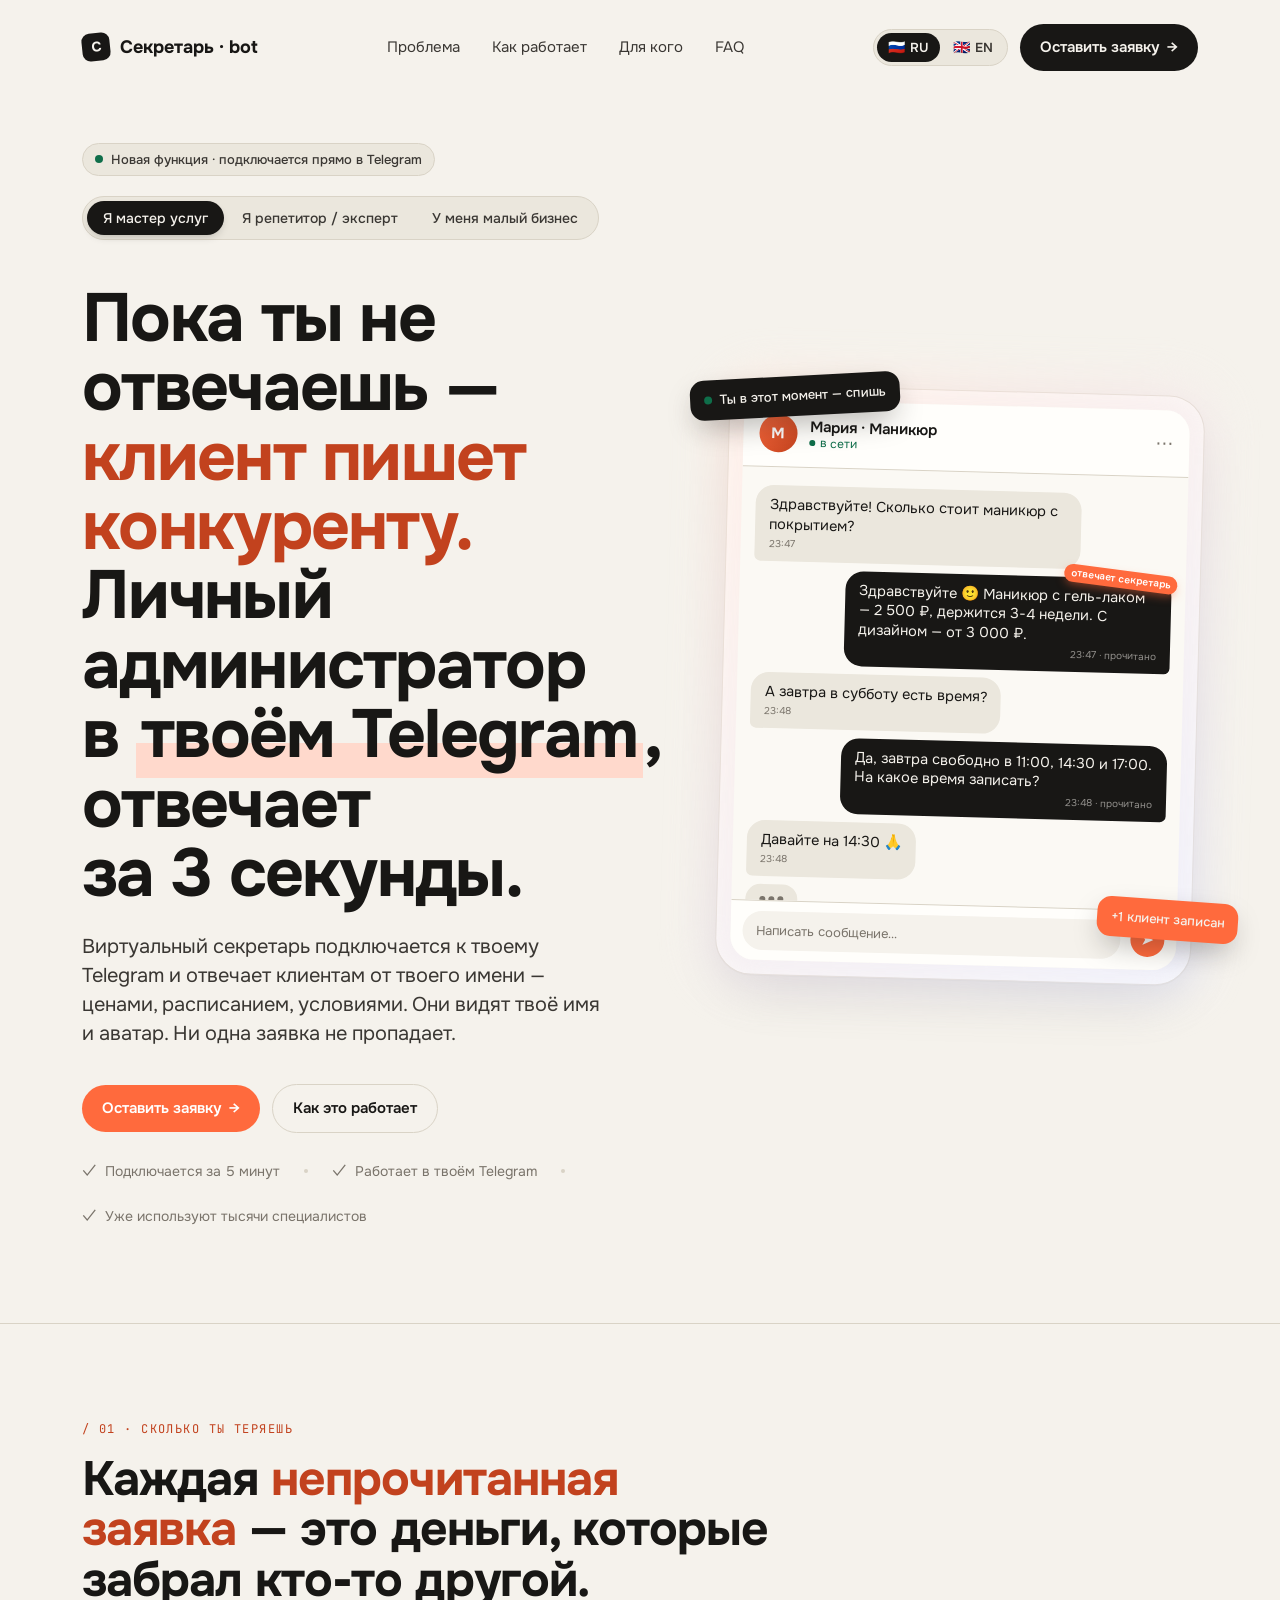
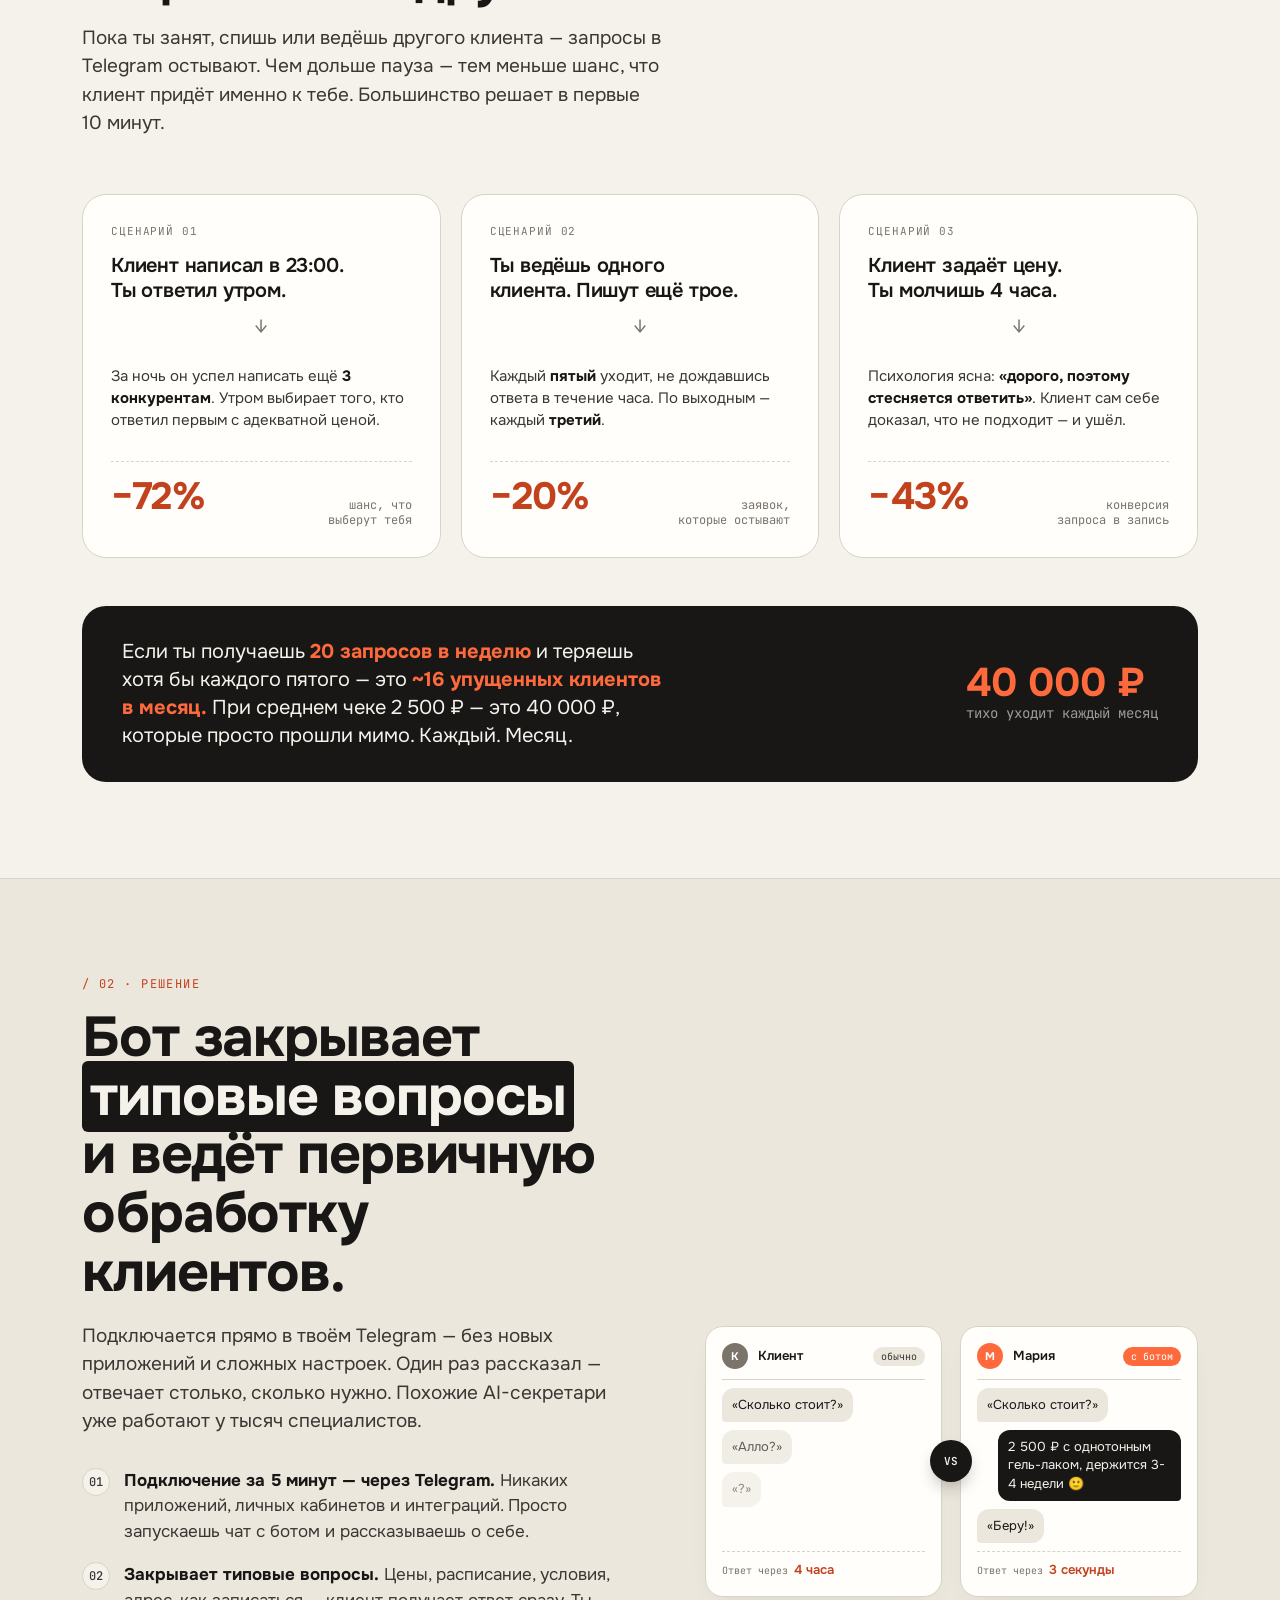
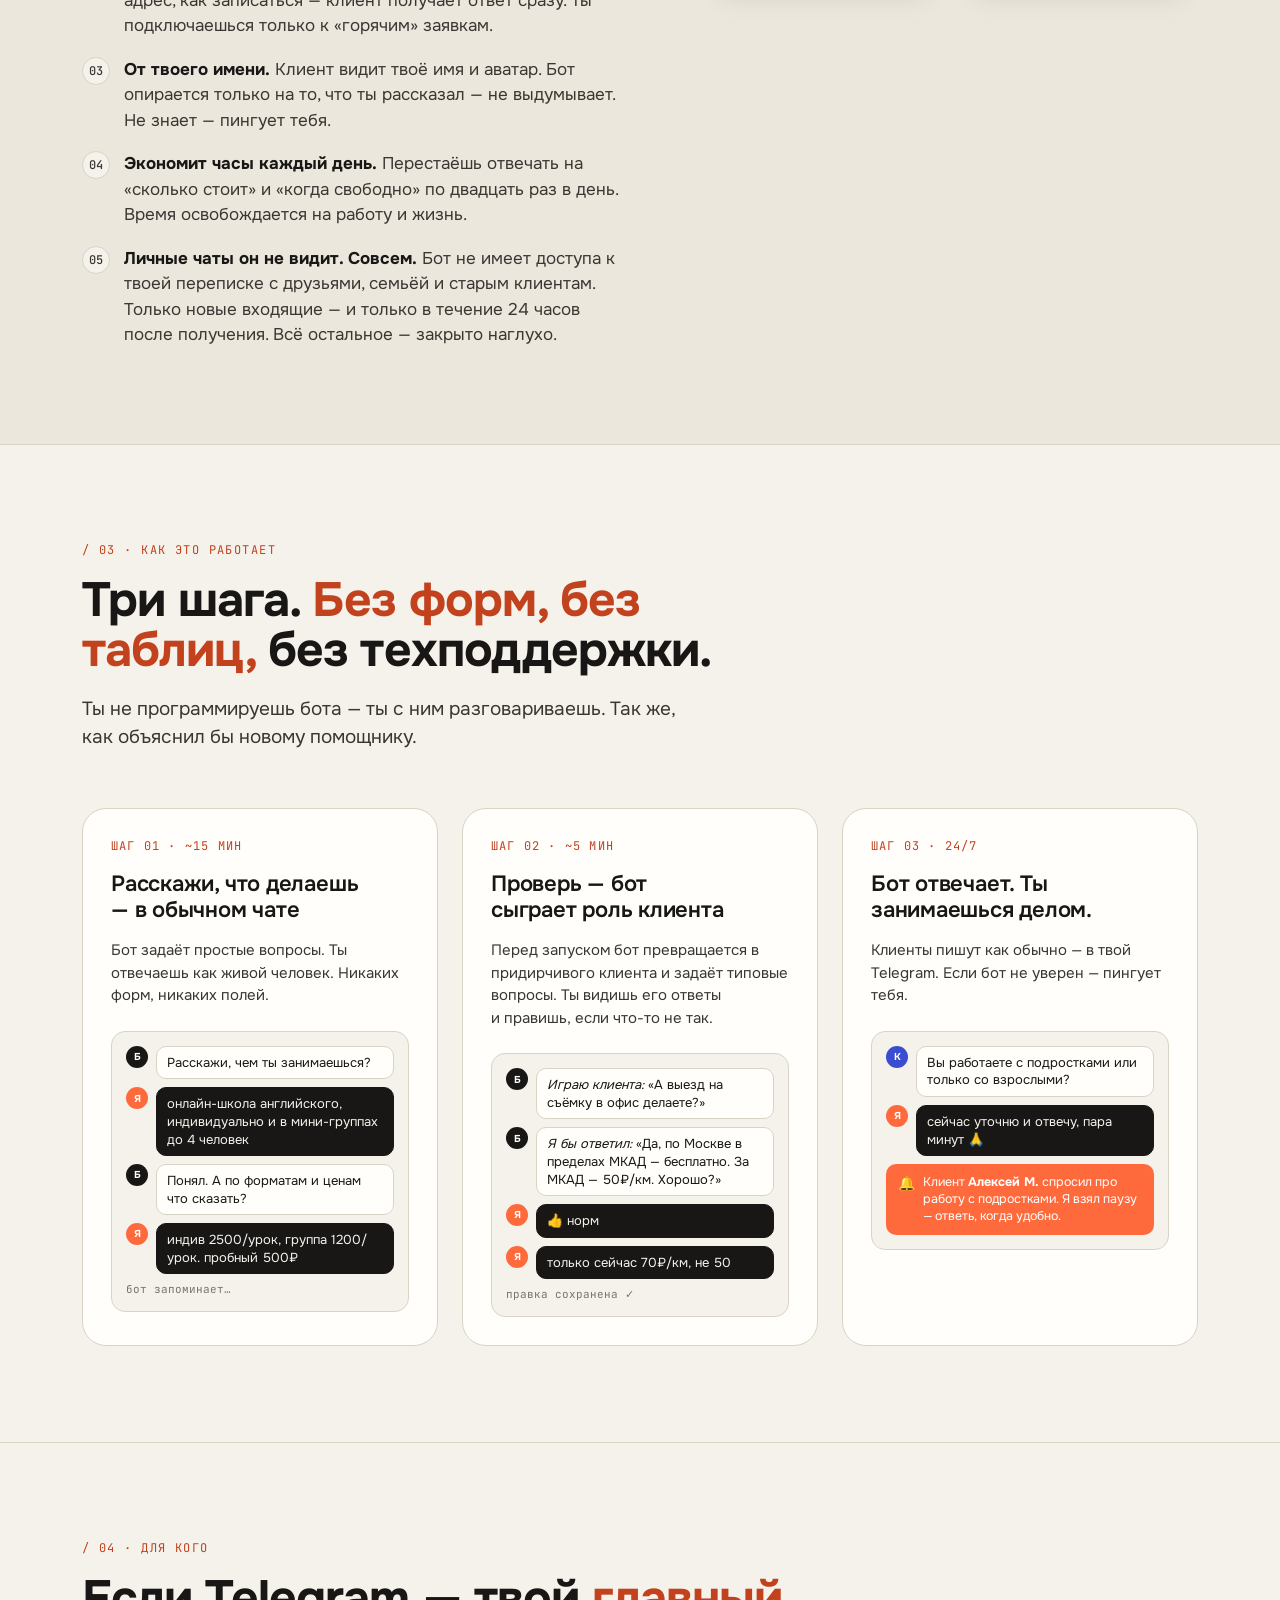
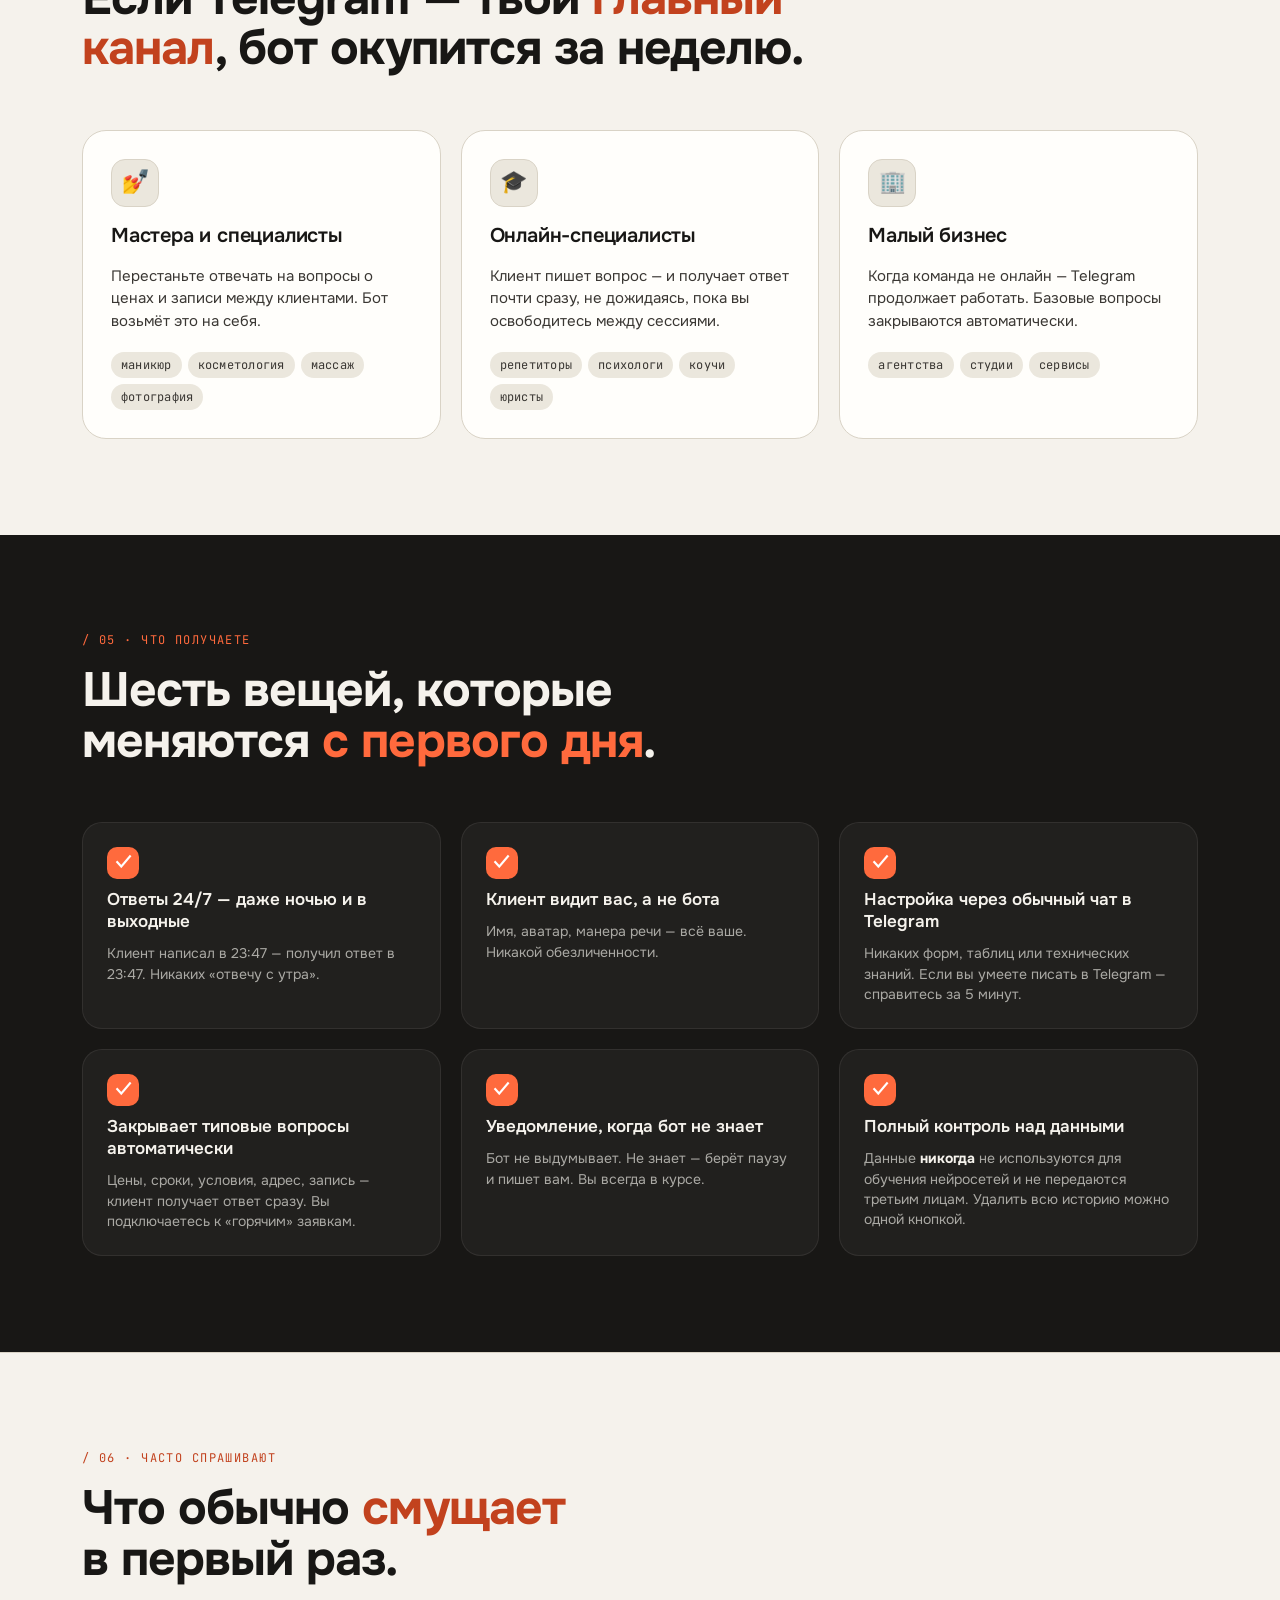
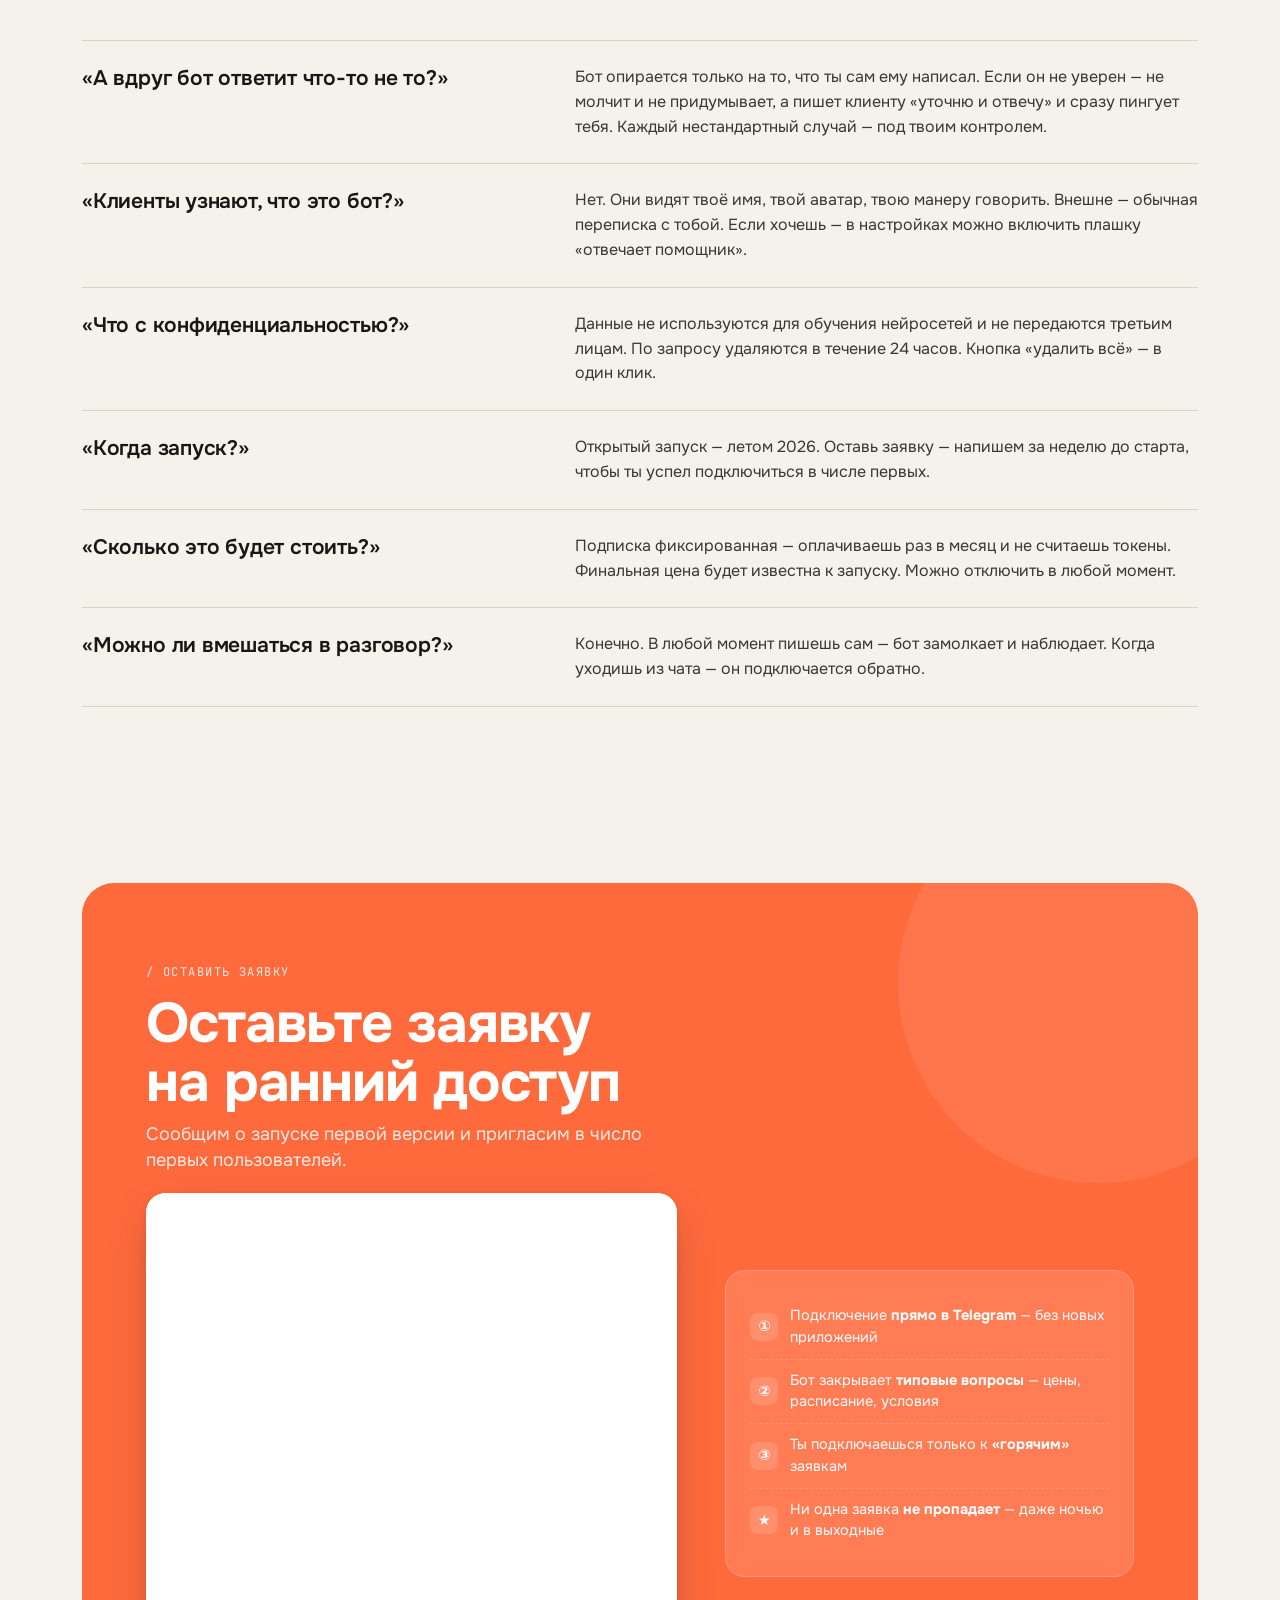
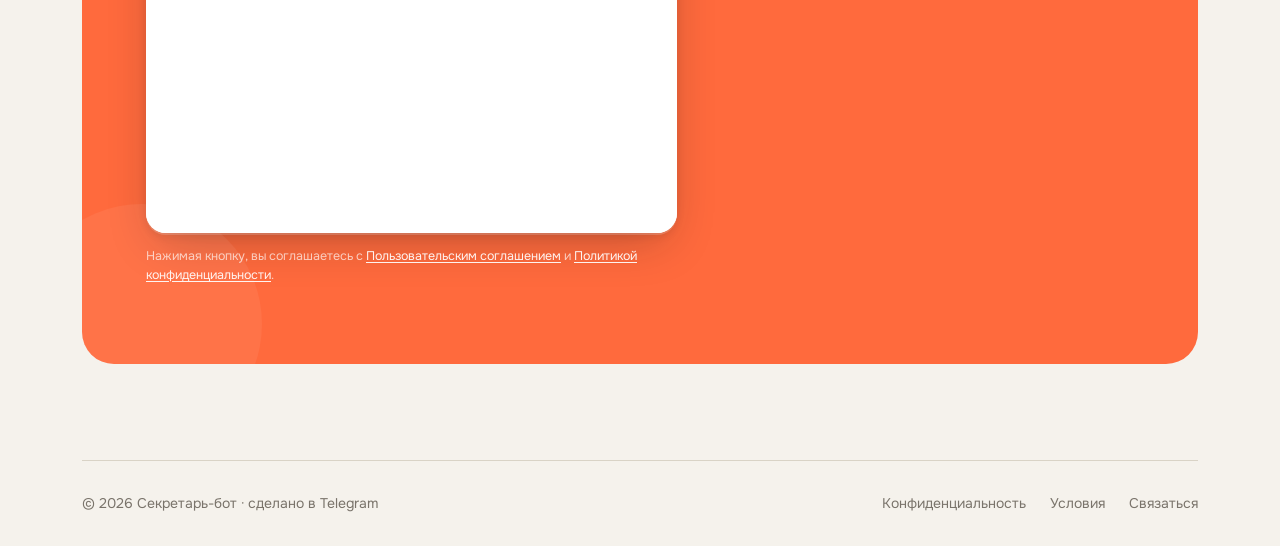
==== index.html @ 4b10219b "Add files via upload" ====
<!doctype html>
<html lang="ru">
<head>
<meta charset="utf-8">
<title>Секретарь-бот — отвечает клиентам в Telegram твоими словами</title>
<meta name="viewport" content="width=device-width, initial-scale=1">
<link rel="preconnect" href="https://fonts.googleapis.com">
<link rel="preconnect" href="https://fonts.gstatic.com" crossorigin>
<link href="https://fonts.googleapis.com/css2?family=Onest:wght@300;400;500;600;700;800&family=JetBrains+Mono:wght@400;500&display=swap" rel="stylesheet">
<style>
  :root{
    --paper:#F5F2EC;
    --paper-2:#EBE7DD;
    --ink:#181715;
    --ink-2:#3A3733;
    --mute:#7A746B;
    --line:#D9D3C6;
    --coral:#FF6A3D;
    --coral-ink:#C2421E;
    --indigo:#3A4DD1;
    --indigo-soft:#E8EAFB;
    --leaf:#0F6E4A;
    --paper-card:#FFFEFB;
  }
  *{box-sizing:border-box}
  html,body{margin:0;padding:0;overflow-x:clip}
  body{
    font-family:'Onest', system-ui, sans-serif;
    background:var(--paper);
    color:var(--ink);
    font-size:17px;
    line-height:1.5;
    -webkit-font-smoothing:antialiased;
    text-rendering:optimizeLegibility;
  }
  .wrap{max-width:1180px;margin:0 auto;padding:0 32px}
  .mono{font-family:'JetBrains Mono', ui-monospace, monospace; font-size:12px; letter-spacing:.02em}

  /* ---------- NAV ---------- */
  nav.top{
    display:flex;align-items:center;justify-content:space-between;
    padding:24px 0;
  }
  .logo{display:flex;align-items:center;gap:10px;font-weight:700;font-size:18px}
  .logo .dot{
    width:28px;height:28px;border-radius:8px;background:var(--ink);
    display:grid;place-items:center;color:var(--paper);font-size:14px;font-weight:700;
    transform:rotate(-6deg);
  }
  .nav-links{display:flex;gap:32px;font-size:15px;color:var(--ink-2)}
  .nav-links a{color:inherit;text-decoration:none}
  .nav-links a:hover{color:var(--ink)}
  .btn{
    display:inline-flex;align-items:center;gap:8px;
    padding:12px 20px;border-radius:999px;
    font-family:inherit;font-size:15px;font-weight:600;
    border:none;cursor:pointer;text-decoration:none;
    transition:transform .15s ease, background .15s ease;
  }
  .btn-primary{background:var(--ink);color:var(--paper)}
  .btn-primary:hover{background:var(--coral);transform:translateY(-1px)}
  .btn-ghost{background:transparent;color:var(--ink);border:1px solid var(--line)}
  .btn-ghost:hover{border-color:var(--ink)}
  .btn-coral{background:var(--coral);color:#fff}
  .btn-coral:hover{background:var(--coral-ink);transform:translateY(-1px)}
  .arrow{display:inline-block;transition:transform .2s ease}
  .btn:hover .arrow{transform:translateX(3px)}

  /* ---------- HERO ---------- */
  .hero{
    padding:48px 0 96px;
    display:grid;grid-template-columns: 1.05fr 1fr;gap:64px;align-items:center;
  }
  .eyebrow{
    display:inline-flex;align-items:center;gap:8px;
    padding:6px 12px;border-radius:999px;background:var(--paper-2);
    color:var(--ink-2);font-size:13px;font-weight:500;
    border:1px solid var(--line);
  }
  .eyebrow .pulse{
    width:8px;height:8px;border-radius:50%;background:var(--leaf);
    box-shadow:0 0 0 0 rgba(15,110,74,.5);
    animation:pulse 2s infinite;
  }
  @keyframes pulse{
    0%{box-shadow:0 0 0 0 rgba(15,110,74,.5)}
    70%{box-shadow:0 0 0 10px rgba(15,110,74,0)}
    100%{box-shadow:0 0 0 0 rgba(15,110,74,0)}
  }
  h1{
    font-size:clamp(40px, 5.4vw, 68px);
    line-height:1.02;
    letter-spacing:-0.025em;
    font-weight:700;
    margin:20px 0 24px;
    text-wrap:balance;
  }
  h1 .accent{
    background: linear-gradient(180deg, transparent 60%, #FFD9CC 60%);
    padding:0 .08em;
  }
  h1 em{
    font-style:normal;color:var(--coral-ink);
    position:relative;display:inline-block;
  }
  .lede{
    font-size:20px;line-height:1.45;color:var(--ink-2);
    max-width:520px;margin:0 0 36px;
  }
  .hero-ctas{display:flex;gap:12px;align-items:center;flex-wrap:wrap}
  .hero-meta{
    margin-top:28px;display:flex;gap:24px;font-size:14px;color:var(--mute);
    align-items:center;flex-wrap:wrap;
  }
  .hero-meta .sep{width:4px;height:4px;border-radius:50%;background:var(--line)}

  /* ---------- CHAT MOCK ---------- */
  .phone{
    position:relative;
    background:var(--paper-card);
    border-radius:36px;
    padding:14px;
    box-shadow:
      0 1px 0 rgba(0,0,0,.04),
      0 24px 60px -20px rgba(24,23,21,.18),
      0 8px 24px -8px rgba(24,23,21,.08);
    border:1px solid var(--line);
    transform:rotate(1.5deg);
  }
  .phone::before{
    content:"";position:absolute;inset:-14px;border-radius:48px;
    background:linear-gradient(140deg, #FFE9DF, #E8EAFB);
    z-index:-1;filter:blur(20px);opacity:.7;
  }
  .phone-screen{
    background:#FBF9F4;border-radius:24px;overflow:hidden;
    height:560px;display:flex;flex-direction:column;
  }
  .phone-head{
    display:flex;align-items:center;gap:12px;
    padding:14px 16px;border-bottom:1px solid var(--line);
    background:var(--paper-card);
  }
  .avatar{
    width:38px;height:38px;border-radius:50%;
    background:linear-gradient(135deg, #FF6A3D, #C2421E);
    color:#fff;display:grid;place-items:center;
    font-weight:700;font-size:15px;flex-shrink:0;
  }
  .phone-head .who{flex:1;line-height:1.2}
  .phone-head .name{font-weight:600;font-size:15px}
  .phone-head .status{font-size:12px;color:var(--leaf);display:flex;align-items:center;gap:5px}
  .phone-head .status::before{content:"";width:6px;height:6px;border-radius:50%;background:var(--leaf)}
  .phone-head .ico{color:var(--mute);font-size:18px}

  .chat{
    flex:1;padding:18px 14px;display:flex;flex-direction:column;gap:8px;
    overflow:hidden;
  }
  .bubble{
    max-width:78%;padding:10px 14px;border-radius:18px;font-size:14.5px;line-height:1.35;
    position:relative;
  }
  .bubble.them{
    background:var(--paper-2);color:var(--ink);
    border-bottom-left-radius:6px;align-self:flex-start;
  }
  .bubble.me{
    background:var(--ink);color:var(--paper);
    border-bottom-right-radius:6px;align-self:flex-end;
  }
  .bubble .time{
    font-size:10px;color:var(--mute);margin-top:3px;display:block;
  }
  .bubble.me .time{color:rgba(245,242,236,.55);text-align:right}
  .bubble .tag{
    position:absolute;top:-8px;right:-6px;
    background:var(--coral);color:#fff;
    font-size:10px;font-weight:600;padding:2px 7px;border-radius:99px;
    transform:rotate(6deg);
    box-shadow:0 4px 10px -2px rgba(255,106,61,.5);
  }
  .typing{
    display:inline-flex;gap:3px;align-items:center;padding:12px 14px;
    background:var(--paper-2);border-radius:18px;border-bottom-left-radius:6px;
    align-self:flex-start;
  }
  .typing span{
    width:6px;height:6px;border-radius:50%;background:var(--mute);
    animation:dot 1.2s infinite;
  }
  .typing span:nth-child(2){animation-delay:.15s}
  .typing span:nth-child(3){animation-delay:.3s}
  @keyframes dot{
    0%,60%,100%{opacity:.3;transform:translateY(0)}
    30%{opacity:1;transform:translateY(-3px)}
  }
  .phone-input{
    border-top:1px solid var(--line);padding:10px 12px;
    background:var(--paper-card);display:flex;gap:10px;align-items:center;
  }
  .phone-input .field{
    flex:1;background:var(--paper);border-radius:99px;
    padding:10px 14px;color:var(--mute);font-size:13px;
  }
  .phone-input .send{
    width:34px;height:34px;border-radius:50%;background:var(--coral);
    display:grid;place-items:center;color:#fff;font-size:16px;
  }

  /* Floating callout next to phone */
  .floater{
    position:absolute;
    background:var(--ink);color:var(--paper);
    padding:10px 14px;border-radius:14px;
    font-size:13px;font-weight:500;
    box-shadow:0 12px 30px -8px rgba(24,23,21,.4);
    display:flex;align-items:center;gap:8px;
    transform:rotate(-3deg);
  }
  .floater.f1{top:-14px;left:-32px}
  .floater.f2{bottom:40px;right:-40px;background:var(--coral);transform:rotate(4deg)}
  .floater .pop{width:8px;height:8px;border-radius:50%;background:var(--leaf)}
  .floater.f2 .pop{background:#fff}

  /* ---------- SECTION SHELL ---------- */
  section{padding:96px 0;border-top:1px solid var(--line)}
  .section-head{margin-bottom:56px;max-width:760px}
  .kicker{
    font-family:'JetBrains Mono', monospace;font-size:12px;
    color:var(--coral-ink);letter-spacing:.12em;text-transform:uppercase;
    margin-bottom:16px;
  }
  h2{
    font-size:clamp(32px, 4vw, 48px);
    line-height:1.05;letter-spacing:-0.02em;font-weight:700;
    margin:0 0 16px;text-wrap:balance;
  }
  h2 em{font-style:normal;color:var(--coral-ink)}
  .sub{font-size:19px;color:var(--ink-2);line-height:1.5;max-width:600px}

  /* ---------- PROBLEM ---------- */
  .problem{background:var(--paper);position:relative;overflow:hidden}
  .questions-grid{
    display:grid;grid-template-columns:repeat(12,1fr);gap:14px;
    margin-top:24px;
  }
  .q{
    background:var(--paper-card);border:1px solid var(--line);
    padding:16px 18px;border-radius:18px;
    font-size:16px;color:var(--ink);
    display:flex;align-items:center;gap:10px;
    box-shadow:0 1px 0 rgba(0,0,0,.02);
    position:relative;
  }
  .q::before{
    content:"";width:6px;height:6px;border-radius:50%;
    background:var(--coral);flex-shrink:0;
  }
  .q .count{
    position:absolute;top:-8px;right:12px;
    background:var(--ink);color:var(--paper);
    font-family:'JetBrains Mono', monospace;font-size:10px;
    padding:2px 8px;border-radius:99px;
  }
  .q:nth-child(1){grid-column:span 5;transform:rotate(-1deg)}
  .q:nth-child(2){grid-column:span 4;transform:rotate(1deg)}
  .q:nth-child(3){grid-column:span 3;transform:rotate(-.5deg)}
  .q:nth-child(4){grid-column:span 3;transform:rotate(.8deg)}
  .q:nth-child(5){grid-column:span 5;transform:rotate(-.7deg)}
  .q:nth-child(6){grid-column:span 4;transform:rotate(1.2deg)}
  .q:nth-child(7){grid-column:span 4;transform:rotate(-1deg)}
  .q:nth-child(8){grid-column:span 4;transform:rotate(.5deg)}
  .q:nth-child(9){grid-column:span 4;transform:rotate(-.4deg)}

  .problem-summary{
    margin-top:48px;
    background:var(--ink);color:var(--paper);
    padding:32px 40px;border-radius:24px;
    display:grid;grid-template-columns:1fr auto;gap:32px;align-items:center;
  }
  .problem-summary p{font-size:20px;line-height:1.4;margin:0;max-width:680px;text-wrap:balance}
  .problem-summary .stat{
    font-size:14px;color:rgba(245,242,236,.6);
    font-family:'JetBrains Mono',monospace;
  }
  .problem-summary .stat b{
    color:var(--coral);font-size:40px;font-family:'Onest',sans-serif;
    font-weight:700;display:block;line-height:1;
  }

  /* ---------- SOLUTION (LARGE STATEMENT) ---------- */
  .solution{background:var(--paper-2)}
  .solution-grid{
    display:grid;grid-template-columns: 1.1fr 1fr;gap:80px;align-items:center;
  }
  .solution h2{font-size:clamp(36px,4.5vw,56px)}
  .solution h2 em{
    background:var(--ink);color:var(--paper);
    padding:0 .15em;border-radius:6px;font-style:normal;
  }
  .solution-points{margin-top:32px;display:flex;flex-direction:column;gap:18px}
  .sp{display:flex;gap:14px;align-items:flex-start}
  .sp .num{
    font-family:'JetBrains Mono',monospace;font-size:12px;
    background:var(--paper);border:1px solid var(--line);
    width:28px;height:28px;border-radius:50%;
    display:grid;place-items:center;flex-shrink:0;
    color:var(--ink-2);font-weight:500;
  }
  .sp p{margin:0;font-size:17px;color:var(--ink-2);line-height:1.5}
  .sp p b{color:var(--ink)}

  /* Tiny demo: same chat, two side-by-side */
  .twin{
    display:grid;grid-template-columns:1fr 1fr;gap:18px;
    position:relative;
  }
  .twin-card{
    background:var(--paper-card);border-radius:18px;border:1px solid var(--line);
    padding:16px;display:flex;flex-direction:column;gap:8px;
    box-shadow:0 12px 30px -16px rgba(24,23,21,.12);
  }
  .twin-card .head{
    display:flex;align-items:center;gap:10px;padding-bottom:10px;border-bottom:1px solid var(--line);
    font-size:13px;
  }
  .twin-card .av{width:26px;height:26px;border-radius:50%;background:var(--coral);color:#fff;display:grid;place-items:center;font-size:11px;font-weight:700}
  .twin-card .name{font-weight:600}
  .twin-card .tag{
    margin-left:auto;font-family:'JetBrains Mono',monospace;font-size:10px;
    padding:2px 8px;border-radius:99px;color:var(--ink-2);background:var(--paper-2);
  }
  .twin-card.bot .tag{background:var(--coral);color:#fff}
  .mini{font-size:13px;line-height:1.4}
  .mini.them{background:var(--paper-2);padding:8px 10px;border-radius:12px;border-bottom-left-radius:4px;align-self:flex-start;max-width:90%}
  .mini.me{background:var(--ink);color:var(--paper);padding:8px 10px;border-radius:12px;border-bottom-right-radius:4px;align-self:flex-end;max-width:90%}
  .twin-card .time{
    font-family:'JetBrains Mono',monospace;font-size:10px;color:var(--mute);
    margin-top:auto;padding-top:8px;border-top:1px dashed var(--line);
  }
  .twin-card .time b{color:var(--coral-ink);font-family:'Onest',sans-serif;font-weight:600;font-size:13px}
  .twin .vs{
    position:absolute;left:50%;top:50%;transform:translate(-50%,-50%);
    background:var(--ink);color:var(--paper);
    width:42px;height:42px;border-radius:50%;display:grid;place-items:center;
    font-family:'JetBrains Mono',monospace;font-size:11px;font-weight:600;
    box-shadow:0 8px 16px -4px rgba(24,23,21,.3);
    z-index:2;
  }

  /* ---------- HOW IT WORKS ---------- */
  .how-steps{
    display:grid;grid-template-columns:repeat(3,1fr);gap:24px;
  }
  .step{
    background:var(--paper-card);border:1px solid var(--line);
    border-radius:24px;padding:28px;
    display:flex;flex-direction:column;gap:16px;
    position:relative;overflow:hidden;
  }
  .step .step-num{
    font-family:'JetBrains Mono',monospace;font-size:12px;color:var(--coral-ink);
    letter-spacing:.1em;
  }
  .step h3{
    font-size:22px;margin:0;font-weight:600;letter-spacing:-0.01em;
    text-wrap:balance;line-height:1.2;
  }
  .step p{margin:0;color:var(--ink-2);font-size:15px;line-height:1.5}
  .step .demo{
    margin-top:8px;background:var(--paper);border:1px solid var(--line);
    border-radius:14px;padding:14px;display:flex;flex-direction:column;gap:8px;
    min-height:180px;
  }
  .demo .row{display:flex;gap:8px;font-size:13px;line-height:1.35}
  .demo .row .av{
    width:22px;height:22px;border-radius:50%;flex-shrink:0;
    display:grid;place-items:center;color:#fff;font-size:10px;font-weight:700;
  }
  .demo .av.bot{background:var(--ink)}
  .demo .av.you{background:var(--coral)}
  .demo .av.client{background:var(--indigo)}
  .demo .msg{
    background:var(--paper-card);padding:7px 10px;border-radius:10px;
    border:1px solid var(--line);flex:1;
  }
  .demo .msg.you{background:var(--ink);color:var(--paper);border-color:var(--ink)}
  .demo .typing-row{font-family:'JetBrains Mono',monospace;font-size:11px;color:var(--mute)}

  .notify{
    background:var(--coral);color:#fff;
    padding:10px 12px;border-radius:10px;font-size:12.5px;
    display:flex;align-items:flex-start;gap:8px;line-height:1.35;
  }
  .notify .bell{flex-shrink:0;font-size:14px}

  /* ---------- AUDIENCE ---------- */
  .for-who{background:var(--paper)}
  .who-grid{display:grid;grid-template-columns:repeat(3,1fr);gap:20px}
  .who-card{
    background:var(--paper-card);border:1px solid var(--line);
    border-radius:24px;padding:28px;
    display:flex;flex-direction:column;gap:14px;
    position:relative;overflow:hidden;
    transition:transform .2s ease;
  }
  .who-card:hover{transform:translateY(-3px)}
  .who-card h3{margin:0;font-size:20px;font-weight:600;letter-spacing:-0.01em}
  .who-card p{margin:0;color:var(--ink-2);font-size:15px}
  .who-card .tags{display:flex;flex-wrap:wrap;gap:6px;margin-top:6px}
  .who-card .t{
    font-size:12px;padding:4px 10px;border-radius:99px;
    background:var(--paper-2);color:var(--ink-2);
    font-family:'JetBrains Mono',monospace;letter-spacing:.02em;
  }
  .who-card .icon{
    width:48px;height:48px;border-radius:14px;
    background:var(--paper-2);border:1px solid var(--line);
    display:grid;place-items:center;font-size:22px;
  }

  /* ---------- BENEFITS ---------- */
  .benefits{background:var(--ink);color:var(--paper);border-top:none}
  .benefits .section-head h2{color:var(--paper)}
  .benefits .section-head .sub{color:rgba(245,242,236,.7)}
  .benefits .kicker{color:var(--coral)}
  .b-grid{display:grid;grid-template-columns:repeat(3,1fr);gap:20px}
  .benefit{
    background:rgba(245,242,236,.04);
    border:1px solid rgba(245,242,236,.08);
    border-radius:20px;padding:24px;
    display:flex;flex-direction:column;gap:10px;
  }
  .benefit .check{
    width:32px;height:32px;border-radius:10px;
    background:var(--coral);color:#fff;
    display:grid;place-items:center;font-weight:700;font-size:16px;
  }
  .benefit h4{margin:0;font-size:17px;font-weight:600;line-height:1.3}
  .benefit p{margin:0;color:rgba(245,242,236,.65);font-size:14px;line-height:1.45}

  /* ---------- PRICING ---------- */
  .pricing-grid{display:grid;grid-template-columns:1fr 1fr;gap:24px}
  .plan{
    background:var(--paper-card);border:1px solid var(--line);
    border-radius:24px;padding:36px;
    display:flex;flex-direction:column;gap:20px;
    position:relative;
  }
  .plan.pro{
    background:var(--ink);color:var(--paper);border-color:var(--ink);
  }
  .plan.pro .meta{color:rgba(245,242,236,.6)}
  .plan-name{
    font-family:'JetBrains Mono',monospace;font-size:13px;letter-spacing:.1em;
    text-transform:uppercase;color:var(--coral-ink);
  }
  .plan.pro .plan-name{color:var(--coral)}
  .plan-price{font-size:48px;font-weight:700;letter-spacing:-0.02em;line-height:1}
  .plan-price .unit{font-size:18px;color:var(--mute);font-weight:500;margin-left:4px}
  .plan.pro .plan-price .unit{color:rgba(245,242,236,.5)}
  .plan-features{list-style:none;padding:0;margin:0;display:flex;flex-direction:column;gap:12px}
  .plan-features li{
    display:flex;align-items:flex-start;gap:10px;font-size:15px;
    padding-bottom:12px;border-bottom:1px dashed var(--line);
  }
  .plan.pro .plan-features li{border-color:rgba(245,242,236,.1)}
  .plan-features li:last-child{border-bottom:none;padding-bottom:0}
  .plan-features .label{color:var(--mute);font-family:'JetBrains Mono',monospace;font-size:12px;width:140px;flex-shrink:0;text-transform:uppercase;letter-spacing:.06em}
  .plan.pro .plan-features .label{color:rgba(245,242,236,.5)}
  .plan-features .val{flex:1;font-weight:500}
  .plan .ribbon{
    position:absolute;top:24px;right:24px;
    background:var(--coral);color:#fff;
    padding:5px 12px;border-radius:99px;font-size:11px;font-weight:600;
    font-family:'JetBrains Mono',monospace;letter-spacing:.05em;
  }
  .pricing-note{
    margin-top:32px;padding:20px 28px;
    background:var(--paper-2);border-radius:16px;
    display:flex;align-items:center;gap:18px;font-size:15px;
    color:var(--ink-2);
  }
  .pricing-note b{color:var(--ink);font-weight:600}
  .pricing-note .badge{
    background:var(--coral);color:#fff;padding:6px 12px;
    border-radius:99px;font-size:12px;font-weight:600;
    font-family:'JetBrains Mono',monospace;flex-shrink:0;
  }

  /* ---------- FAQ ---------- */
  .faq-list{display:flex;flex-direction:column;gap:0;border-top:1px solid var(--line)}
  .faq{
    border-bottom:1px solid var(--line);
    padding:24px 0;
    display:grid;grid-template-columns: 1fr 1.4fr;gap:48px;align-items:flex-start;
  }
  .faq q{
    font-size:21px;font-weight:600;letter-spacing:-0.01em;line-height:1.3;
    quotes:"«" "»";color:var(--ink);
  }
  .faq p{margin:0;font-size:16px;color:var(--ink-2);line-height:1.55}

  /* ---------- FINAL CTA ---------- */
  .final{
    background:var(--coral);color:#fff;
    border-radius:32px;padding:80px 64px;
    margin:80px auto 96px;max-width:1180px;
    display:grid;grid-template-columns:1.3fr 1fr;gap:48px;align-items:center;
    position:relative;overflow:hidden;
  }
  .final::before{
    content:"";position:absolute;right:-100px;top:-100px;
    width:400px;height:400px;border-radius:50%;
    background:rgba(255,255,255,.08);
  }
  .final::after{
    content:"";position:absolute;left:-60px;bottom:-80px;
    width:240px;height:240px;border-radius:50%;
    background:rgba(255,255,255,.06);
  }
  .final h2{color:#fff;font-size:clamp(36px,4.5vw,56px);margin-bottom:16px}
  .final p{color:rgba(255,255,255,.85);font-size:19px;margin:0 0 28px;max-width:520px;line-height:1.45}
  .final .btn{background:#fff;color:var(--coral);font-size:17px;padding:16px 28px}
  .final .btn:hover{background:var(--ink);color:#fff}
  .final-side{
    background:rgba(255,255,255,.12);
    border:1px solid rgba(255,255,255,.2);
    border-radius:20px;padding:24px;
    position:relative;z-index:1;
    backdrop-filter:blur(10px);
  }
  .final-side .item{
    display:flex;gap:12px;align-items:center;
    padding:10px 0;border-bottom:1px dashed rgba(255,255,255,.2);font-size:14.5px;
  }
  .final-side .item:last-child{border-bottom:none}
  .final-side .item .k{
    width:28px;height:28px;border-radius:8px;background:rgba(255,255,255,.15);
    display:grid;place-items:center;flex-shrink:0;font-weight:700;
  }

  /* ── Yandex Forms iframe wrapper ── */
  .cta-form-col{
    min-width:0;
    display:flex;
    flex-direction:column;
  }
  .cta-form-col h2{color:#fff;margin-bottom:8px}
  .cta-form-col > p{color:rgba(255,255,255,.85);font-size:18px;margin:0 0 20px;line-height:1.45}

  .yf-embed{
    background:#fff;
    border-radius:20px;
    overflow:hidden;
    /* subtle shadow to lift the card off the coral bg */
    box-shadow:
      0 2px 0 rgba(255,255,255,.18),
      0 16px 48px -12px rgba(24,23,21,.30),
      0 4px 12px -4px rgba(24,23,21,.16);
  }
  .yf-embed iframe{
    display:block;
    width:100%;
    border:none;
    background:#fff;
    /* height is set inline; postMessage listener adjusts it dynamically */
  }

  .yf-consent{
    margin-top:14px;
    font-size:12.5px;line-height:1.5;
    color:rgba(255,255,255,.68);
  }
  .yf-consent a{
    color:rgba(255,255,255,.92);
    text-decoration:underline;
    text-underline-offset:2px;
    text-decoration-thickness:1px;
  }
  .yf-consent a:hover{color:#fff}

  /* Waitlist form (legacy, no longer used) */
  .lead-form{display:flex;flex-direction:column;gap:12px;margin-top:8px}
  .lead-form .field-row{display:flex;gap:10px;flex-wrap:wrap}
  .lead-form input,
  .lead-step input[type="text"]{
    width:100%;flex:1;min-width:0;
    font-family:inherit;font-size:17px;
    padding:20px 26px;border-radius:999px;border:none;
    background:rgba(255,255,255,.95);color:var(--ink);
    outline:none;
    box-shadow:inset 0 0 0 1px rgba(255,255,255,.2);
  }
  .lead-form input::placeholder,
  .lead-step input[type="text"]::placeholder{color:var(--mute)}
  .lead-form input:focus,
  .lead-step input[type="text"]:focus{box-shadow:inset 0 0 0 2px var(--ink)}
  .lead-form .submit,
  .lead-step .submit{
    width:100%;justify-content:center;
    background:var(--ink);color:#fff;border:none;cursor:pointer;
    padding:20px 32px;border-radius:999px;font-weight:600;font-family:inherit;font-size:17px;
    display:inline-flex;align-items:center;gap:8px;
    transition:transform .15s ease, background .15s ease;
  }
  .lead-form .submit:hover{background:var(--paper);color:var(--coral-ink);transform:translateY(-1px)}
  .lead-form .micro{font-size:13px;color:rgba(255,255,255,.75);line-height:1.4;display:flex;align-items:center;gap:8px}
  .lead-form .micro .dot-tiny{width:6px;height:6px;border-radius:50%;background:rgba(255,255,255,.5);flex-shrink:0}
  .lead-step .consent,
  .lead-form .consent{
    font-size:12.5px;line-height:1.5;
    color:rgba(255,255,255,.65);
    margin-top:-4px;
    text-wrap:pretty;
  }
  .lead-step .consent a,
  .lead-form .consent a{
    color:rgba(255,255,255,.92);
    text-decoration:underline;
    text-underline-offset:2px;
    text-decoration-thickness:1px;
  }
  .lead-step .consent a:hover,
  .lead-form .consent a:hover{color:#fff}
  .lead-success{
    background:rgba(255,255,255,.18);border:1px solid rgba(255,255,255,.3);
    border-radius:14px;padding:18px 20px;font-size:16px;font-weight:500;
    display:none;align-items:center;gap:12px;
  }
  .lead-success.show{display:flex}
  .lead-success .ok{
    width:32px;height:32px;border-radius:50%;background:#fff;color:var(--coral-ink);
    display:grid;place-items:center;font-weight:700;flex-shrink:0;
  }
  .counter-card{
    background:rgba(255,255,255,.12);border:1px solid rgba(255,255,255,.22);
    border-radius:16px;padding:18px 20px;margin-bottom:16px;
    display:flex;align-items:center;gap:14px;
  }
  .counter-card .big{
    font-size:34px;font-weight:700;letter-spacing:-0.02em;line-height:1;
  }
  .counter-card .lbl{font-size:13px;color:rgba(255,255,255,.78);line-height:1.3}
  .counter-card .bar{
    flex:1;height:6px;border-radius:99px;background:rgba(255,255,255,.18);
    overflow:hidden;margin-top:6px;
  }
  .counter-card .bar > i{
    display:block;height:100%;width:62%;background:#fff;border-radius:99px;
  }

  /* ---------- AUDIENCE SWITCHER ---------- */
  .aud-switch{
    display:inline-flex;background:var(--paper-2);border:1px solid var(--line);
    border-radius:99px;padding:4px;gap:2px;margin-bottom:24px;
    font-size:14px;font-weight:500;
  }
  .aud-switch button{
    background:transparent;border:none;cursor:pointer;font-family:inherit;
    padding:8px 16px;border-radius:99px;color:var(--ink-2);font-size:14px;font-weight:500;
    transition:all .2s ease;
  }
  .aud-switch button.active{
    background:var(--ink);color:var(--paper);
    box-shadow:0 4px 10px -4px rgba(24,23,21,.3);
  }
  .aud-switch button:not(.active):hover{color:var(--ink)}

  /* ---------- MONEY-LOSS PROBLEM ---------- */
  .loss-grid{
    display:grid;grid-template-columns:repeat(3,1fr);gap:20px;margin-top:8px;
  }
  .loss-card{
    background:var(--paper-card);border:1px solid var(--line);
    border-radius:24px;padding:28px;
    display:flex;flex-direction:column;gap:14px;
    position:relative;overflow:hidden;
  }
  .loss-card .scenario{
    font-family:'JetBrains Mono',monospace;font-size:11px;
    color:var(--mute);letter-spacing:.08em;text-transform:uppercase;
  }
  .loss-card h3{
    font-size:20px;margin:0;font-weight:600;letter-spacing:-0.01em;line-height:1.25;
    text-wrap:balance;
  }
  .loss-card .arrow-down{
    color:var(--mute);font-size:20px;text-align:center;line-height:1;
  }
  .loss-card .outcome{
    color:var(--ink-2);font-size:15px;line-height:1.45;
  }
  .loss-card .outcome b{color:var(--ink)}
  .loss-card .metric{
    margin-top:auto;padding-top:16px;border-top:1px dashed var(--line);
    display:flex;align-items:baseline;justify-content:space-between;gap:12px;
  }
  .loss-card .metric .big{
    font-size:38px;font-weight:700;color:var(--coral-ink);letter-spacing:-0.02em;line-height:1;
  }
  .loss-card .metric .lbl{
    font-size:12px;color:var(--mute);font-family:'JetBrains Mono',monospace;text-align:right;
    line-height:1.3;max-width:140px;
  }

  /* ---------- 2-STEP LEAD FORM ---------- */
  .lead-step{display:none;flex-direction:column;gap:14px}
  .lead-step.active{display:flex}
  .price-options{display:flex;flex-direction:column;gap:8px;margin:8px 0 4px}
  .price-opt{
    display:flex;align-items:center;gap:12px;
    background:rgba(255,255,255,.12);border:1px solid rgba(255,255,255,.22);
    border-radius:12px;padding:14px 16px;cursor:pointer;
    font-size:15px;color:#fff;
    transition:all .15s ease;
  }
  .price-opt:hover{background:rgba(255,255,255,.18);border-color:rgba(255,255,255,.35)}
  .price-opt input{position:absolute;opacity:0;pointer-events:none}
  .price-opt .radio{
    width:18px;height:18px;border-radius:50%;border:2px solid rgba(255,255,255,.55);
    flex-shrink:0;transition:all .15s ease;position:relative;
  }
  .price-opt input:checked ~ .radio{
    border-color:#fff;background:#fff;
  }
  .price-opt input:checked ~ .radio::after{
    content:"";position:absolute;inset:3px;border-radius:50%;background:var(--coral);
  }
  .price-opt input:checked ~ .lbl{font-weight:600}
  .price-opt:has(input:checked){
    background:rgba(255,255,255,.22);border-color:#fff;
  }
  .deposit-card{
    background:rgba(24,23,21,.35);border:1px dashed rgba(255,255,255,.4);
    border-radius:16px;padding:18px 20px;margin-top:12px;
    display:flex;gap:14px;align-items:flex-start;
  }
  .deposit-card .star{
    width:32px;height:32px;border-radius:50%;background:#fff;color:var(--coral-ink);
    display:grid;place-items:center;font-weight:700;flex-shrink:0;font-size:14px;
  }
  .deposit-card .title{font-weight:600;font-size:15px;margin-bottom:4px;color:#fff}
  .deposit-card .desc{font-size:13.5px;color:rgba(255,255,255,.85);line-height:1.45}
  .deposit-card label{display:flex;gap:12px;align-items:center;cursor:pointer;margin-top:12px}
  .deposit-card label input{
    position:absolute;opacity:0;pointer-events:none;
  }
  .deposit-card label .box{
    width:22px;height:22px;border-radius:8px;
    background:rgba(255,255,255,.15);
    border:1.5px solid rgba(255,255,255,.55);
    flex-shrink:0;display:grid;place-items:center;
    transition:all .15s ease;
    position:relative;
  }
  .deposit-card label input:checked ~ .box{
    background:#fff;border-color:#fff;
  }
  .deposit-card label .box::after{
    content:"";
    width:11px;height:6px;
    border-left:2px solid var(--coral-ink);
    border-bottom:2px solid var(--coral-ink);
    transform:rotate(-45deg) translate(1px,-1px);
    opacity:0;transition:opacity .15s ease;
  }
  .deposit-card label input:checked ~ .box::after{opacity:1}
  .deposit-card label span.txt{font-size:14px;color:rgba(255,255,255,.95);line-height:1.4}
  .step-progress{
    display:flex;gap:6px;margin-bottom:4px;
  }
  .step-progress .dot{
    width:24px;height:4px;border-radius:99px;background:rgba(255,255,255,.25);
    transition:background .2s ease;
  }
  .step-progress .dot.on{background:#fff}

  /* ---------- FOOTER ---------- */
  footer{
    border-top:1px solid var(--line);padding:32px 0;
    display:flex;justify-content:space-between;align-items:center;
    color:var(--mute);font-size:14px;
  }
  footer .links{display:flex;gap:24px}
  footer a{color:inherit;text-decoration:none}
  footer a:hover{color:var(--ink)}

  /* Nav CTA: full label on desktop, short on mobile */
  .nav-cta-short{display:none}

  /* Hero eyebrow row + breathing room before aud-switch */
  .hero-eyebrow-row{margin-bottom:20px}
  .aud-switch{margin-top:0}

  /* Swipe pagination dots */
  .swipe-dots{
    display:none;                 /* desktop hides them */
    justify-content:center;
    gap:8px;
    margin-top:8px;
  }
  .swipe-dots .d{
    width:6px;height:6px;border-radius:50%;
    background:rgba(245,242,236,.25);
    transition:all .25s ease;
  }
  .swipe-dots.dark .d{background:rgba(24,23,21,.18)}
  .swipe-dots .d.active{
    width:24px;background:var(--coral);
  }

  /* ---------- RESPONSIVE ---------- */
  @media (max-width: 960px){
    .hero{grid-template-columns:1fr;gap:48px;padding-bottom:64px}
    .solution-grid{grid-template-columns:1fr;gap:48px}
    .how-steps,.who-grid,.b-grid,.pricing-grid{grid-template-columns:1fr}
    .questions-grid > .q{grid-column:span 12 !important}
    .faq{grid-template-columns:1fr;gap:12px}
    .final{padding:48px 32px;grid-template-columns:1fr}
    .problem-summary{grid-template-columns:1fr;text-align:left}
    .floater{display:none}
    .nav-links{display:none}
    .wrap{padding:0 20px}
  }

  /* ---------- MOBILE: horizontal swipe for card rows ---------- */
  @media (max-width: 768px){
    html,body{overflow-x:hidden}

    /* Nav: compact CTA */
    nav.top{padding:16px 0;gap:12px}
    .logo{font-size:16px}
    .logo .dot{width:24px;height:24px;font-size:12px}
    .nav-cta-full{display:none}
    .nav-cta-short{display:inline}
    .btn.nav-cta{padding:10px 16px;font-size:14px}

    /* Hero: tidy spacing between eyebrow / aud-switch / h1 */
    .hero-eyebrow-row{margin-bottom:16px}
    .aud-switch{
      display:grid;
      grid-template-columns:1fr;
      width:100%;
      gap:4px;
      padding:6px;
      border-radius:18px;
      margin-bottom:20px;
    }
    .aud-switch button{
      padding:11px 16px;
      border-radius:12px;
      text-align:left;
      font-size:14px;
    }
    .aud-switch button.active{
      box-shadow:0 2px 8px -2px rgba(24,23,21,.25);
    }

    /* Solution section: stack the twin demo, kill the VS badge overflow */
    .solution-grid{gap:32px}
    .solution-grid > *{min-width:0;max-width:100%}
    .twin{
      grid-template-columns:1fr;
      gap:14px;
      max-width:100%;
      width:100%;
    }
    .twin .vs{
      position:static;
      transform:none;
      margin:0 auto;
      width:36px;height:36px;
      font-size:10px;
    }
    .twin-card{padding:14px;min-width:0;max-width:100%}
    .twin-card .mini{max-width:100%}

    /* Solution points: vertical list on mobile (NOT a swipe rail) */
    .solution-points{
      display:flex;
      flex-direction:column;
      gap:14px;
      margin:24px 0 0;
      padding:0;
      overflow:visible;
      scroll-snap-type:none;
    }
    .solution-points > .sp{
      width:auto;max-width:100%;min-width:0;
      scroll-snap-align:none;
    }
    .solution-points .sp{padding-left:0}
    .solution-points .sp::before{display:none}

    /* Convert card grids to horizontal scroll-snap rails. */
    .loss-grid,
    .how-steps,
    .who-grid,
    .b-grid{
      display:flex;
      flex-direction:row;
      flex-wrap:nowrap;
      gap:14px;
      overflow-x:auto;
      overflow-y:hidden;
      -webkit-overflow-scrolling:touch;
      scroll-behavior:smooth;
      scroll-snap-type:x mandatory;
      scroll-padding-left:20px;
      margin:0 -20px;
      padding:4px 20px 20px;
      grid-template-columns:none;
    }
    .loss-grid::-webkit-scrollbar,
    .how-steps::-webkit-scrollbar,
    .who-grid::-webkit-scrollbar,
    .b-grid::-webkit-scrollbar{display:none}
    .loss-grid,
    .how-steps,
    .who-grid,
    .b-grid{scrollbar-width:none;-ms-overflow-style:none}

    .loss-grid > *,
    .how-steps > *,
    .who-grid > *,
    .b-grid > *{
      flex:0 0 auto;
      width:85vw;
      max-width:340px;
      min-width:280px;
      scroll-snap-align:start;
    }

    .loss-grid::after,
    .how-steps::after,
    .who-grid::after,
    .b-grid::after{
      content:"";
      flex:0 0 4px;
    }

    /* Show pagination dots on mobile */
    .swipe-dots{display:flex}

    /* General mobile polish */
    .wrap{padding:0 20px}
    h1{font-size:clamp(34px, 9vw, 44px)}
    .hero{padding-top:24px;padding-bottom:48px;gap:32px}
    .section-head h2,
    .solution h2{font-size:clamp(28px, 7vw, 36px)}
    .problem-summary{padding:24px;border-radius:20px}
    .problem-summary p{font-size:17px}
    .problem-summary .stat b{font-size:28px}
    .final{padding:36px 24px;border-radius:24px;margin:48px auto 64px}
    .final h2{font-size:clamp(28px, 7.5vw, 38px)}

    /* iframe: full width, no horizontal scroll */
    .yf-embed{border-radius:16px}
    .yf-embed iframe{width:100% !important;min-width:0}

    /* Footer: stack on mobile */
    footer{
      flex-direction:column;
      align-items:flex-start;
      gap:14px;
      padding:24px 0 40px;
      font-size:13px;
    }
    footer .links{
      flex-wrap:wrap;
      gap:16px 20px;
    }
  }

  /* ---------- LANG SWITCH ---------- */
  .nav-right{display:flex;align-items:center;gap:12px}
  .lang-switch{
    display:inline-flex;background:var(--paper-2);border:1px solid var(--line);
    border-radius:999px;padding:3px;gap:2px;flex-shrink:0;
  }
  .lang-btn{
    background:transparent;border:none;cursor:pointer;font-family:inherit;
    padding:6px 11px;border-radius:999px;color:var(--ink-2);font-size:13px;font-weight:600;
    display:flex;align-items:center;gap:5px;
    transition:all .2s ease;white-space:nowrap;
  }
  .lang-btn.active{background:var(--ink);color:var(--paper)}
  .lang-btn:not(.active):hover{color:var(--ink)}
  .lang-flag{font-size:14px;line-height:1}
  /* On mobile: hide nav-links but keep lang-switch visible */
  @media (max-width: 960px){
    .nav-right{gap:8px}
  }
  @media (max-width: 768px){
    .lang-btn{padding:5px 9px;font-size:12px}
  }
  /* English: use standard double-quotes on FAQ */
  html[lang="en"] .faq q{quotes:'"' '"'}
</style>
</head>
<body>

<!-- ============ NAV ============ -->
<div class="wrap">
  <nav class="top">
    <div class="logo">
      <div class="dot">С</div>
      <span data-t="logoText">Секретарь&nbsp;·&nbsp;bot</span>
    </div>
    <div class="nav-links">
      <a href="#problem" data-t="navProblem">Проблема</a>
      <a href="#how"     data-t="navHow">Как работает</a>
      <a href="#who"     data-t="navWho">Для&nbsp;кого</a>
      <a href="#faq"     data-t="navFaq">FAQ</a>
    </div>
    <div class="nav-right">
      <div class="lang-switch" role="group" aria-label="Language">
        <button class="lang-btn active" data-lang="ru" onclick="setLang('ru')"><span class="lang-flag">&#x1F1F7;&#x1F1FA;</span> RU</button>
        <button class="lang-btn"        data-lang="en" onclick="setLang('en')"><span class="lang-flag">&#x1F1EC;&#x1F1E7;</span> EN</button>
      </div>
      <a class="btn btn-primary nav-cta" href="#cta">
        <span class="nav-cta-full" data-t="navCtaFull">Оставить заявку</span>
        <span class="nav-cta-short" data-t="navCtaShort">Заявка</span>
        <span class="arrow">&#8594;</span>
      </a>
    </div>
  </nav>

<!-- ============ HERO ============ -->
<section class="hero" style="border-top:none;padding-top:48px">
  <div class="hero-text">
    <div class="hero-eyebrow-row">
      <div class="eyebrow" data-t="eyebrow"><span class="pulse"></span> Новая функция &middot; подключается прямо&nbsp;в&nbsp;Telegram</div>
    </div>

    <div class="aud-switch" id="audSwitch" role="tablist" aria-label="Аудитория">
      <button class="active" data-aud="master" data-t="audMaster" onclick="switchAud('master')">Я мастер услуг</button>
      <button data-aud="tutor" data-t="audTutor" onclick="switchAud('tutor')">Я репетитор / эксперт</button>
      <button data-aud="biz" data-t="audBiz" onclick="switchAud('biz')">У меня малый бизнес</button>
    </div>

    <h1 id="h1-text">
      Пока ты не отвечаешь — <em>клиент пишет конкуренту.</em><br>Личный администратор в&nbsp;<span class="accent">твоём&nbsp;Telegram</span>, отвечает за&nbsp;3&nbsp;секунды.
    </h1>
    <p class="lede" id="lede-text">
      Виртуальный секретарь подключается к твоему Telegram и&nbsp;отвечает клиентам от&nbsp;твоего имени — ценами, расписанием, условиями. Они видят твоё имя и аватар. Ни одна заявка не пропадает.
    </p>
    <div class="hero-ctas">
      <a class="btn btn-coral" href="#cta" data-t="heroCta1">Оставить заявку <span class="arrow">&#8594;</span></a>
      <a class="btn btn-ghost" href="#how" data-t="heroCta2">Как это работает</a>
    </div>
    <div class="hero-meta">
      <span data-t="heroMeta0">✓&nbsp; Подключается за 5&nbsp;минут</span>
      <span class="sep"></span>
      <span data-t="heroMeta1">✓&nbsp; Работает в твоём&nbsp;Telegram</span>
      <span class="sep"></span>
      <span data-t="heroMeta2">✓&nbsp; Уже используют тысячи специалистов</span>
    </div>
  </div>

  <div class="hero-visual" style="position:relative">
    <div class="phone">
      <div class="phone-screen">
        <div class="phone-head">
          <div class="avatar" id="hero-av">М</div>
          <div class="who">
            <div class="name" id="hero-name">Мария&nbsp;· Маникюр</div>
            <div class="status" data-t="phoneStatus">в сети</div>
          </div>
          <div class="ico">⋯</div>
        </div>
        <div class="chat" id="hero-chat">
          <div class="bubble them">Здравствуйте! Сколько стоит маникюр с покрытием?<span class="time">23:47</span></div>
          <div class="bubble me">Здравствуйте 🙂 Маникюр с гель-лаком — 2&nbsp;500 ₽, держится 3-4&nbsp;недели. С дизайном — от&nbsp;3&nbsp;000 ₽.<span class="time">23:47&nbsp;· прочитано</span>
            <span class="tag">отвечает секретарь</span>
          </div>
          <div class="bubble them">А завтра в субботу есть время?<span class="time">23:48</span></div>
          <div class="bubble me">Да, завтра свободно в 11:00, 14:30 и 17:00. На какое время записать?<span class="time">23:48&nbsp;· прочитано</span></div>
          <div class="bubble them">Давайте на 14:30 🙏<span class="time">23:48</span></div>
          <div class="typing"><span></span><span></span><span></span></div>
        </div>
        <div class="phone-input">
          <div class="field" data-t="phoneField">Написать сообщение…</div>
          <div class="send">➤</div>
        </div>
      </div>
    </div>
    <div class="floater f1" id="floater1"><span class="pop"></span> Ты в этот момент — спишь</div>
    <div class="floater f2" id="floater2">+1 клиент записан</div>
  </div>
</section>
</div>

<!-- ============ PROBLEM (MONEY LOSS) ============ -->
<section class="problem" id="problem">
  <div class="wrap">
    <div class="section-head">
      <div class="kicker" data-t="probKicker">/ 01 · сколько ты теряешь</div>
      <h2 data-t="probH2">Каждая <em>непрочитанная заявка</em> — это деньги, которые забрал кто&#8209;то&nbsp;другой.</h2>
      <p class="sub" data-t="probSub">Пока ты занят, спишь или ведёшь другого клиента — запросы в Telegram остывают. Чем дольше пауза — тем меньше шанс, что клиент придёт именно к&nbsp;тебе. Большинство решает в первые 10&nbsp;минут.</p>
    </div>

    <div class="loss-grid">
      <div class="loss-card">
        <div class="scenario" data-t="loss0Sc">Сценарий 01</div>
        <h3 data-t="loss0H3">Клиент написал в 23:00. Ты ответил утром.</h3>
        <div class="arrow-down">↓</div>
        <p class="outcome" data-t="loss0Out">За ночь он успел написать ещё <b>3 конкурентам</b>. Утром выбирает того, кто ответил первым с адекватной ценой.</p>
        <div class="metric">
          <div class="big" data-t="loss0Big">−72%</div>
          <div class="lbl" data-t="loss0Lbl">шанс, что выберут&nbsp;тебя</div>
        </div>
      </div>

      <div class="loss-card">
        <div class="scenario" data-t="loss1Sc">Сценарий 02</div>
        <h3 data-t="loss1H3">Ты ведёшь одного клиента. Пишут ещё трое.</h3>
        <div class="arrow-down">↓</div>
        <p class="outcome" data-t="loss1Out">Каждый <b>пятый</b> уходит, не дождавшись ответа в течение часа. По выходным — каждый <b>третий</b>.</p>
        <div class="metric">
          <div class="big" data-t="loss1Big">−20%</div>
          <div class="lbl" data-t="loss1Lbl">заявок, которые&nbsp;остывают</div>
        </div>
      </div>

      <div class="loss-card">
        <div class="scenario" data-t="loss2Sc">Сценарий 03</div>
        <h3 data-t="loss2H3">Клиент задаёт цену. Ты молчишь 4&nbsp;часа.</h3>
        <div class="arrow-down">↓</div>
        <p class="outcome" data-t="loss2Out">Психология ясна: <b>«дорого, поэтому стесняется ответить»</b>. Клиент сам себе доказал, что не подходит — и ушёл.</p>
        <div class="metric">
          <div class="big" data-t="loss2Big">−43%</div>
          <div class="lbl" data-t="loss2Lbl">конверсия запроса&nbsp;в&nbsp;запись</div>
        </div>
      </div>
    </div>

    <div class="problem-summary">
      <p data-t="probSumP">Если ты получаешь <b style="color:var(--coral)">20 запросов в неделю</b> и теряешь хотя бы каждого пятого — это <b style="color:var(--coral)">~16 упущенных клиентов в месяц.</b> При среднем чеке 2&nbsp;500&nbsp;₽ — это 40&nbsp;000&nbsp;₽, которые просто прошли мимо. Каждый. Месяц.</p>
      <div class="stat">
        <b data-t="probStatBig">40 000&nbsp;₽</b>
        <span data-t="probStatLbl">тихо уходит каждый месяц</span>
      </div>
    </div>
  </div>
</section>

<!-- ============ SOLUTION ============ -->
<section class="solution">
  <div class="wrap">
    <div class="solution-grid">
      <div>
        <div class="kicker" data-t="solKicker">/ 02 · решение</div>
        <h2 data-t="solH2">Бот закрывает <em>типовые вопросы</em> и ведёт первичную обработку клиентов.</h2>
        <p class="sub" data-t="solSub">Подключается прямо в твоём Telegram — без новых приложений и сложных настроек. Один раз рассказал — отвечает столько, сколько нужно. Похожие AI-секретари уже работают у&nbsp;тысяч специалистов.</p>

        <div class="solution-points">
          <div class="sp">
            <div class="num">01</div>
            <p data-t="sp0"><b>Подключение за 5 минут — через Telegram.</b> Никаких приложений, личных кабинетов и интеграций. Просто запускаешь чат с ботом и рассказываешь о себе.</p>
          </div>
          <div class="sp">
            <div class="num">02</div>
            <p data-t="sp1"><b>Закрывает типовые вопросы.</b> Цены, расписание, условия, адрес, как записаться — клиент получает ответ сразу. Ты подключаешься только к «горячим» заявкам.</p>
          </div>
          <div class="sp">
            <div class="num">03</div>
            <p data-t="sp2"><b>От твоего имени.</b> Клиент видит твоё имя и аватар. Бот опирается только на то, что ты рассказал — не выдумывает. Не знает — пингует тебя.</p>
          </div>
          <div class="sp">
            <div class="num">04</div>
            <p data-t="sp3"><b>Экономит часы каждый день.</b> Перестаёшь отвечать на «сколько стоит» и «когда свободно» по двадцать раз в день. Время освобождается на работу и жизнь.</p>
          </div>
          <div class="sp">
            <div class="num">05</div>
            <p data-t="sp4"><b>Личные чаты он не&nbsp;видит. Совсем.</b> Бот не имеет доступа к твоей переписке с друзьями, семьёй и старым клиентам. Только новые входящие — и только в течение 24&nbsp;часов после получения. Всё остальное — закрыто наглухо.</p>
          </div>
        </div>
      </div>

      <div class="twin">
        <div class="twin-card">
          <div class="head">
            <div class="av" style="background:var(--mute)" data-t="twinClientAv">К</div>
            <div class="name" data-t="twinClient">Клиент</div>
            <div class="tag" data-t="twinTagNormal">обычно</div>
          </div>
          <div class="mini them" data-t="twinQ0">«Сколько стоит?»</div>
          <div class="mini them" style="opacity:.7" data-t="twinQ1">«Алло?»</div>
          <div class="mini them" style="opacity:.5" data-t="twinQ2">«?»</div>
          <div class="time" data-t="twinTimeSlow">Ответ через&nbsp;<b>4 часа</b></div>
        </div>

        <div class="twin-card bot">
          <div class="head">
            <div class="av">М</div>
            <div class="name">Мария</div>
            <div class="tag" data-t="twinTagBot">с ботом</div>
          </div>
          <div class="mini them" data-t="twinQ0b">«Сколько стоит?»</div>
          <div class="mini me" data-t="twinReply">2 500 ₽ с однотонным гель-лаком, держится 3-4 недели 🙂</div>
          <div class="mini them" data-t="twinBuy">«Беру!»</div>
          <div class="time" data-t="twinTimeFast">Ответ через&nbsp;<b>3 секунды</b></div>
        </div>

        <div class="vs">VS</div>
      </div>
    </div>
  </div>
</section>

<!-- ============ HOW IT WORKS ============ -->
<section id="how">
  <div class="wrap">
    <div class="section-head">
      <div class="kicker" data-t="howKicker">/ 03 · как это работает</div>
      <h2 data-t="howH2">Три шага. <em>Без форм, без таблиц,</em> без техподдержки.</h2>
      <p class="sub" data-t="howSub">Ты не программируешь бота — ты с ним разговариваешь. Так же, как объяснил бы новому помощнику.</p>
    </div>

    <div class="how-steps">
      <!-- STEP 1 -->
      <div class="step">
        <div class="step-num" data-t="step0Num">ШАГ&nbsp;01 · ~15 МИН</div>
        <h3 data-t="step0H3">Расскажи, что делаешь — в обычном чате</h3>
        <p data-t="step0P">Бот задаёт простые вопросы. Ты отвечаешь как живой человек. Никаких форм, никаких полей.</p>
        <div class="demo">
          <div class="row"><div class="av bot" data-t="s0av0">Б</div><div class="msg" data-t="s0d0">Расскажи, чем ты занимаешься?</div></div>
          <div class="row"><div class="av you" data-t="s0av1">Я</div><div class="msg you" data-t="s0d1">онлайн-школа английского, индивидуально и в мини-группах до 4 человек</div></div>
          <div class="row"><div class="av bot" data-t="s0av2">Б</div><div class="msg" data-t="s0d2">Понял. А по форматам и ценам что сказать?</div></div>
          <div class="row"><div class="av you" data-t="s0av3">Я</div><div class="msg you" data-t="s0d3">индив 2500/урок, группа 1200/урок. пробный 500₽</div></div>
          <div class="row typing-row" data-t="s0typing">бот запоминает…</div>
        </div>
      </div>

      <!-- STEP 2 -->
      <div class="step">
        <div class="step-num" data-t="step1Num">ШАГ&nbsp;02 · ~5 МИН</div>
        <h3 data-t="step1H3">Проверь — бот сыграет роль клиента</h3>
        <p data-t="step1P">Перед запуском бот превращается в придирчивого клиента и задаёт типовые вопросы. Ты видишь его ответы и&nbsp;правишь, если что-то не так.</p>
        <div class="demo">
          <div class="row"><div class="av bot" data-t="s1av0">Б</div><div class="msg" data-t="s1d0"><i>Играю клиента:</i> «А выезд на съёмку в офис делаете?»</div></div>
          <div class="row"><div class="av bot" data-t="s1av1">Б</div><div class="msg" data-t="s1d1"><i>Я бы ответил:</i> «Да, по Москве в пределах МКАД — бесплатно. За МКАД — 50₽/км. Хорошо?»</div></div>
          <div class="row"><div class="av you" data-t="s1av2">Я</div><div class="msg you" data-t="s1d2">👍 норм</div></div>
          <div class="row"><div class="av you" data-t="s1av3">Я</div><div class="msg you" data-t="s1d3">только сейчас 70₽/км, не 50</div></div>
          <div class="row typing-row" data-t="s1typing">правка сохранена ✓</div>
        </div>
      </div>

      <!-- STEP 3 -->
      <div class="step">
        <div class="step-num" data-t="step2Num">ШАГ&nbsp;03 · 24/7</div>
        <h3 data-t="step2H3">Бот отвечает. Ты занимаешься делом.</h3>
        <p data-t="step2P">Клиенты пишут как обычно — в твой Telegram. Если бот не уверен — пингует тебя.</p>
        <div class="demo">
          <div class="row"><div class="av client" data-t="s2av0">К</div><div class="msg" data-t="s2d0">Вы работаете с подростками или только со взрослыми?</div></div>
          <div class="row"><div class="av you" data-t="s2av1">Я</div><div class="msg you" data-t="s2d1">сейчас уточню и отвечу, пара минут 🙏</div></div>
          <div class="notify">
            <span class="bell">🔔</span>
            <span data-t="s2bell">Клиент <b>Алексей М.</b> спросил про работу с подростками. Я взял паузу — ответь, когда удобно.</span>
          </div>
        </div>
      </div>
    </div>
  </div>
</section>

<!-- ============ FOR WHOM ============ -->
<section class="for-who" id="who">
  <div class="wrap">
    <div class="section-head">
      <div class="kicker" data-t="whoKicker">/ 04 · для кого</div>
      <h2 data-t="whoH2">Если Telegram — твой <em>главный канал</em>, бот окупится за неделю.</h2>
    </div>

    <div class="who-grid">
      <div class="who-card">
        <div class="icon">💅</div>
        <h3 data-t="who0H3">Мастера и&nbsp;специалисты</h3>
        <p data-t="who0P">Перестаньте отвечать на вопросы о ценах и записи между клиентами. Бот возьмёт это на себя.</p>
        <div class="tags">
          <span class="t" data-t="who0t0">маникюр</span>
          <span class="t" data-t="who0t1">косметология</span>
          <span class="t" data-t="who0t2">массаж</span>
          <span class="t" data-t="who0t3">фотография</span>
        </div>
      </div>

      <div class="who-card">
        <div class="icon">🎓</div>
        <h3 data-t="who1H3">Онлайн-специалисты</h3>
        <p data-t="who1P">Клиент пишет вопрос — и получает ответ почти сразу, не дожидаясь, пока вы освободитесь между сессиями.</p>
        <div class="tags">
          <span class="t" data-t="who1t0">репетиторы</span>
          <span class="t" data-t="who1t1">психологи</span>
          <span class="t" data-t="who1t2">коучи</span>
          <span class="t" data-t="who1t3">юристы</span>
        </div>
      </div>

      <div class="who-card">
        <div class="icon">🏢</div>
        <h3 data-t="who2H3">Малый бизнес</h3>
        <p data-t="who2P">Когда команда не онлайн — Telegram продолжает работать. Базовые вопросы закрываются автоматически.</p>
        <div class="tags">
          <span class="t" data-t="who2t0">агентства</span>
          <span class="t" data-t="who2t1">студии</span>
          <span class="t" data-t="who2t2">сервисы</span>
        </div>
      </div>
    </div>
  </div>
</section>

<!-- ============ BENEFITS ============ -->
<section class="benefits">
  <div class="wrap">
    <div class="section-head">
      <div class="kicker" data-t="benKicker">/ 05 · что получаете</div>
      <h2 data-t="benH2">Шесть вещей, которые меняются <em style="color:var(--coral)">с&nbsp;первого&nbsp;дня</em>.</h2>
    </div>

    <div class="b-grid" id="benefitsGrid">
      <div class="benefit">
        <div class="check">✓</div>
        <h4 data-t="ben0H4">Ответы 24/7 — даже ночью и в выходные</h4>
        <p data-t="ben0P">Клиент написал в 23:47 — получил ответ в 23:47. Никаких «отвечу с утра».</p>
      </div>
      <div class="benefit">
        <div class="check">✓</div>
        <h4 data-t="ben1H4">Клиент видит вас, а не бота</h4>
        <p data-t="ben1P">Имя, аватар, манера речи — всё ваше. Никакой обезличенности.</p>
      </div>
      <div class="benefit">
        <div class="check">✓</div>
        <h4 data-t="ben2H4">Настройка через обычный чат в Telegram</h4>
        <p data-t="ben2P">Никаких форм, таблиц или технических знаний. Если вы умеете писать в Telegram — справитесь за&nbsp;5&nbsp;минут.</p>
      </div>
      <div class="benefit">
        <div class="check">✓</div>
        <h4 data-t="ben3H4">Закрывает типовые вопросы автоматически</h4>
        <p data-t="ben3P">Цены, сроки, условия, адрес, запись — клиент получает ответ сразу. Вы подключаетесь к&nbsp;«горячим» заявкам.</p>
      </div>
      <div class="benefit">
        <div class="check">✓</div>
        <h4 data-t="ben4H4">Уведомление, когда бот не знает</h4>
        <p data-t="ben4P">Бот не выдумывает. Не знает — берёт паузу и пишет вам. Вы всегда в курсе.</p>
      </div>
      <div class="benefit">
        <div class="check">✓</div>
        <h4 data-t="ben5H4">Полный контроль над данными</h4>
        <p data-t="ben5P">Данные <b style="color:var(--paper)">никогда</b> не используются для обучения нейросетей и не передаются третьим лицам. Удалить всю историю можно одной кнопкой.</p>
      </div>
    </div>
    <div class="swipe-dots" id="benefitsDots" aria-hidden="true"></div>
  </div>
</section>

<!-- ============ FAQ ============ -->
<section id="faq">
  <div class="wrap">
    <div class="section-head">
      <div class="kicker" data-t="faqKicker">/ 06 · часто спрашивают</div>
      <h2 data-t="faqH2">Что обычно <em>смущает</em> в первый раз.</h2>
    </div>

    <div class="faq-list">
      <div class="faq">
        <q data-t="faq0Q">А вдруг бот ответит что-то не то?</q>
        <p data-t="faq0P">Бот опирается только на то, что ты сам ему написал. Если он не уверен — не молчит и&nbsp;не придумывает, а пишет клиенту «уточню и отвечу» и сразу пингует тебя. Каждый нестандартный случай — под твоим контролем.</p>
      </div>
      <div class="faq">
        <q data-t="faq1Q">Клиенты узнают, что это бот?</q>
        <p data-t="faq1P">Нет. Они видят твоё имя, твой аватар, твою манеру говорить. Внешне — обычная переписка с тобой. Если хочешь — в настройках можно включить плашку «отвечает помощник».</p>
      </div>
      <div class="faq">
        <q data-t="faq2Q">Что с конфиденциальностью?</q>
        <p data-t="faq2P">Данные не используются для обучения нейросетей и не передаются третьим лицам. По запросу удаляются в течение 24&nbsp;часов. Кнопка «удалить всё» — в один клик.</p>
      </div>
      <div class="faq">
        <q data-t="faq3Q">Когда запуск?</q>
        <p data-t="faq3P">Открытый запуск — летом&nbsp;2026. Оставь заявку — напишем за неделю до старта, чтобы ты успел подключиться в числе первых.</p>
      </div>
      <div class="faq">
        <q data-t="faq4Q">Сколько это будет стоить?</q>
        <p data-t="faq4P">Подписка фиксированная — оплачиваешь раз в месяц и не считаешь токены. Финальная цена будет известна к запуску. Можно отключить в&nbsp;любой&nbsp;момент.</p>
      </div>
      <div class="faq">
        <q data-t="faq5Q">Можно ли вмешаться в разговор?</q>
        <p data-t="faq5P">Конечно. В любой момент пишешь сам — бот замолкает и наблюдает. Когда уходишь из чата — он подключается обратно.</p>
      </div>
    </div>
  </div>
</section>

<!-- ============ FINAL CTA / WAITLIST ============ -->
<div class="wrap">
  <div class="final" id="cta">

    <!-- LEFT: iframe form card -->
    <div class="cta-form-col">
      <div class="kicker" style="color:rgba(255,255,255,.85);margin-bottom:14px" data-t="ctaKicker">/ оставить заявку</div>
      <h2 data-t="ctaH2">Оставьте заявку<br>на ранний доступ</h2>
      <p data-t="ctaP">Сообщим о запуске первой версии и пригласим в число первых пользователей.</p>

      <!-- Яндекс Форма — официальный iframe-embed -->
      <div class="yf-embed">
        <iframe
          id="yfIframe"
          src="https://forms.yandex.ru/u/6a15897084227c08441b37c5/"
          frameborder="0"
          scrolling="no"
          width="100%"
          height="640"
          title="Форма заявки на ранний доступ"
          allow="clipboard-write"
        ></iframe>
      </div>

      <div class="yf-consent">
        <span data-t="ctaConsent">Нажимая кнопку, вы соглашаетесь с <a href="terms.html">Пользовательским соглашением</a> и <a href="privacy.html">Политикой конфиденциальности</a>.</span>
      </div>
    </div>

    <!-- RIGHT: feature bullets -->
    <div class="final-side">
      <div class="item"><div class="k">①</div><div data-t="ctaItem0">Подключение <b>прямо в Telegram</b> — без новых приложений</div></div>
      <div class="item"><div class="k">②</div><div data-t="ctaItem1">Бот закрывает <b>типовые вопросы</b> — цены, расписание, условия</div></div>
      <div class="item"><div class="k">③</div><div data-t="ctaItem2">Ты подключаешься только к <b>«горячим»</b> заявкам</div></div>
      <div class="item"><div class="k">★</div><div data-t="ctaItem3">Ни одна заявка <b>не пропадает</b> — даже ночью и в выходные</div></div>
    </div>
  </div>
</div>

<script>
// ═══════════════════════════════════════════════════════
//  TRANSLATIONS
// ═══════════════════════════════════════════════════════
const T = {
ru:{
  pageTitle:'Секретарь-бот — отвечает клиентам в Telegram твоими словами',
  logoText:'Секретарь&#160;&#183;&#160;bot',
  navProblem:'Проблема', navHow:'Как работает', navWho:'Для&#160;кого', navFaq:'FAQ',
  navCtaFull:'Оставить заявку', navCtaShort:'Заявка',
  eyebrow:'Новая функция &middot; подключается прямо&#160;в&#160;Telegram',
  audMaster:'Я мастер услуг', audTutor:'Я репетитор / эксперт', audBiz:'У меня малый бизнес',
  heroCta1:'Оставить заявку <span class="arrow">&#8594;</span>',
  heroCta2:'Как это работает',
  heroMeta0:'&#10003;&#160; Подключается за 5&#160;минут',
  heroMeta1:'&#10003;&#160; Работает в твоём&#160;Telegram',
  heroMeta2:'&#10003;&#160; Уже используют тысячи специалистов',
  phoneStatus:'в сети', phoneField:'Написать сообщение…',
  probKicker:'/ 01 · сколько ты теряешь',
  probH2:'Каждая <em>непрочитанная заявка</em> — это деньги, которые забрал кто&#8209;то&#160;другой.',
  probSub:'Пока ты занят, спишь или ведёшь другого клиента — запросы в Telegram остывают. Чем дольше пауза — тем меньше шанс, что клиент придёт именно к&#160;тебе. Большинство решает в первые 10&#160;минут.',
  loss0Sc:'Сценарий 01', loss0H3:'Клиент написал в 23:00. Ты ответил утром.',
  loss0Out:'За ночь он успел написать ещё <b>3 конкурентам</b>. Утром выбирает того, кто ответил первым с адекватной ценой.',
  loss0Big:'&#8722;72%', loss0Lbl:'шанс, что выберут&#160;тебя',
  loss1Sc:'Сценарий 02', loss1H3:'Ты ведёшь одного клиента. Пишут ещё трое.',
  loss1Out:'Каждый <b>пятый</b> уходит, не дождавшись ответа в течение часа. По выходным — каждый <b>третий</b>.',
  loss1Big:'&#8722;20%', loss1Lbl:'заявок, которые&#160;остывают',
  loss2Sc:'Сценарий 03', loss2H3:'Клиент задаёт цену. Ты молчишь 4&#160;часа.',
  loss2Out:'Психология ясна: <b>«дорого, поэтому стесняется ответить»</b>. Клиент сам себе доказал, что не подходит — и ушёл.',
  loss2Big:'&#8722;43%', loss2Lbl:'конверсия запроса&#160;в&#160;запись',
  probSumP:'Если ты получаешь <b style="color:var(--coral)">20 запросов в неделю</b> и теряешь хотя бы каждого пятого — это <b style="color:var(--coral)">~16 упущенных клиентов в месяц.</b> При среднем чеке 2&#160;500&#160;₽ — это 40&#160;000&#160;₽, которые просто прошли мимо. Каждый. Месяц.',
  probStatBig:'40 000&#160;₽', probStatLbl:'тихо уходит каждый месяц',
  solKicker:'/ 02 · решение',
  solH2:'Бот закрывает <em>типовые вопросы</em> и ведёт первичную обработку клиентов.',
  solSub:'Подключается прямо в твоём Telegram — без новых приложений и сложных настроек. Один раз рассказал — отвечает столько, сколько нужно. Похожие AI-секретари уже работают у&#160;тысяч специалистов.',
  sp0:'<b>Подключение за 5 минут — через Telegram.</b> Никаких приложений, личных кабинетов и интеграций. Просто запускаешь чат с ботом и рассказываешь о себе.',
  sp1:'<b>Закрывает типовые вопросы.</b> Цены, расписание, условия, адрес, как записаться — клиент получает ответ сразу. Ты подключаешься только к «горячим» заявкам.',
  sp2:'<b>От твоего имени.</b> Клиент видит твоё имя и аватар. Бот опирается только на то, что ты рассказал — не выдумывает. Не знает — пингует тебя.',
  sp3:'<b>Экономит часы каждый день.</b> Перестаёшь отвечать на «сколько стоит» и «когда свободно» по двадцать раз в день. Время освобождается на работу и жизнь.',
  sp4:'<b>Личные чаты он не&#160;видит. Совсем.</b> Бот не имеет доступа к твоей переписке с друзьями, семьёй и старым клиентам. Только новые входящие — и только в течение 24&#160;часов после получения. Всё остальное — закрыто наглухо.',
  twinClientAv:'К', twinClient:'Клиент', twinTagNormal:'обычно', twinTagBot:'с ботом',
  twinQ0:'«Сколько стоит?»', twinQ1:'«Алло?»', twinQ2:'«?»',
  twinQ0b:'«Сколько стоит?»',
  twinReply:'2 500 ₽ с однотонным гель-лаком, держится 3-4 недели 🙂',
  twinBuy:'«Беру!»',
  twinTimeSlow:'Ответ через&#160;<b>4 часа</b>', twinTimeFast:'Ответ через&#160;<b>3 секунды</b>',
  howKicker:'/ 03 · как это работает',
  howH2:'Три шага. <em>Без форм, без таблиц,</em> без техподдержки.',
  howSub:'Ты не программируешь бота — ты с ним разговариваешь. Так же, как объяснил бы новому помощнику.',
  step0Num:'ШАГ&#160;01 · ~15 МИН', step0H3:'Расскажи, что делаешь — в обычном чате',
  step0P:'Бот задаёт простые вопросы. Ты отвечаешь как живой человек. Никаких форм, никаких полей.',
  s0av0:'Б', s0d0:'Расскажи, чем ты занимаешься?',
  s0av1:'Я', s0d1:'онлайн-школа английского, индивидуально и в мини-группах до 4 человек',
  s0av2:'Б', s0d2:'Понял. А по форматам и ценам что сказать?',
  s0av3:'Я', s0d3:'индив 2500/урок, группа 1200/урок. пробный 500₽',
  s0typing:'бот запоминает…',
  step1Num:'ШАГ&#160;02 · ~5 МИН', step1H3:'Проверь — бот сыграет роль клиента',
  step1P:'Перед запуском бот превращается в придирчивого клиента и задаёт типовые вопросы. Ты видишь его ответы и&#160;правишь, если что-то не так.',
  s1av0:'Б', s1d0:'<i>Играю клиента:</i> «А выезд на съёмку в офис делаете?»',
  s1av1:'Б', s1d1:'<i>Я бы ответил:</i> «Да, по Москве в пределах МКАД — бесплатно. За МКАД — 50₽/км. Хорошо?»',
  s1av2:'Я', s1d2:'👍 норм',
  s1av3:'Я', s1d3:'только сейчас 70₽/км, не 50',
  s1typing:'правка сохранена ✓',
  step2Num:'ШАГ&#160;03 · 24/7', step2H3:'Бот отвечает. Ты занимаешься делом.',
  step2P:'Клиенты пишут как обычно — в твой Telegram. Если бот не уверен — пингует тебя.',
  s2av0:'К', s2d0:'Вы работаете с подростками или только со взрослыми?',
  s2av1:'Я', s2d1:'сейчас уточню и отвечу, пара минут 🙏',
  s2bell:'Клиент <b>Алексей М.</b> спросил про работу с подростками. Я взял паузу — ответь, когда удобно.',
  whoKicker:'/ 04 · для кого',
  whoH2:'Если Telegram — твой <em>главный канал</em>, бот окупится за неделю.',
  who0H3:'Мастера и&#160;специалисты',
  who0P:'Перестаньте отвечать на вопросы о ценах и записи между клиентами. Бот возьмёт это на себя.',
  who0t0:'маникюр', who0t1:'косметология', who0t2:'массаж', who0t3:'фотография',
  who1H3:'Онлайн-специалисты',
  who1P:'Клиент пишет вопрос — и получает ответ почти сразу, не дожидаясь, пока вы освободитесь между сессиями.',
  who1t0:'репетиторы', who1t1:'психологи', who1t2:'коучи', who1t3:'юристы',
  who2H3:'Малый бизнес',
  who2P:'Когда команда не онлайн — Telegram продолжает работать. Базовые вопросы закрываются автоматически.',
  who2t0:'агентства', who2t1:'студии', who2t2:'сервисы',
  benKicker:'/ 05 · что получаете',
  benH2:'Шесть вещей, которые меняются <em style="color:var(--coral)">с&#160;первого&#160;дня</em>.',
  ben0H4:'Ответы 24/7 — даже ночью и в выходные',
  ben0P:'Клиент написал в 23:47 — получил ответ в 23:47. Никаких «отвечу с утра».',
  ben1H4:'Клиент видит вас, а не бота',
  ben1P:'Имя, аватар, манера речи — всё ваше. Никакой обезличенности.',
  ben2H4:'Настройка через обычный чат в Telegram',
  ben2P:'Никаких форм, таблиц или технических знаний. Если вы умеете писать в Telegram — справитесь за&#160;5&#160;минут.',
  ben3H4:'Закрывает типовые вопросы автоматически',
  ben3P:'Цены, сроки, условия, адрес, запись — клиент получает ответ сразу. Вы подключаетесь к&#160;«горячим» заявкам.',
  ben4H4:'Уведомление, когда бот не знает',
  ben4P:'Бот не выдумывает. Не знает — берёт паузу и пишет вам. Вы всегда в курсе.',
  ben5H4:'Полный контроль над данными',
  ben5P:'Данные <b style="color:var(--paper)">никогда</b> не используются для обучения нейросетей и не передаются третьим лицам. Удалить всю историю можно одной кнопкой.',
  faqKicker:'/ 06 · часто спрашивают',
  faqH2:'Что обычно <em>смущает</em> в первый раз.',
  faq0Q:'А вдруг бот ответит что-то не то?',
  faq0P:'Бот опирается только на то, что ты сам ему написал. Если он не уверен — не молчит и&#160;не придумывает, а пишет клиенту «уточню и отвечу» и сразу пингует тебя. Каждый нестандартный случай — под твоим контролем.',
  faq1Q:'Клиенты узнают, что это бот?',
  faq1P:'Нет. Они видят твоё имя, твой аватар, твою манеру говорить. Внешне — обычная переписка с тобой. Если хочешь — в настройках можно включить плашку «отвечает помощник».',
  faq2Q:'Что с конфиденциальностью?',
  faq2P:'Данные не используются для обучения нейросетей и не передаются третьим лицам. По запросу удаляются в течение 24&#160;часов. Кнопка «удалить всё» — в один клик.',
  faq3Q:'Когда запуск?',
  faq3P:'Открытый запуск — летом&#160;2026. Оставь заявку — напишем за неделю до старта, чтобы ты успел подключиться в числе первых.',
  faq4Q:'Сколько это будет стоить?',
  faq4P:'Подписка фиксированная — оплачиваешь раз в месяц и не считаешь токены. Финальная цена будет известна к запуску. Можно отключить в&#160;любой&#160;момент.',
  faq5Q:'Можно ли вмешаться в разговор?',
  faq5P:'Конечно. В любой момент пишешь сам — бот замолкает и наблюдает. Когда уходишь из чата — он подключается обратно.',
  ctaKicker:'/ оставить заявку',
  ctaH2:'Оставьте заявку<br>на ранний доступ',
  ctaP:'Сообщим о запуске первой версии и пригласим в число первых пользователей.',
  ctaConsent:'Нажимая кнопку, вы соглашаетесь с <a href="terms.html">Пользовательским соглашением</a> и <a href="privacy.html">Политикой конфиденциальности</a>.',
  ctaItem0:'Подключение <b>прямо в Telegram</b> — без новых приложений',
  ctaItem1:'Бот закрывает <b>типовые вопросы</b> — цены, расписание, условия',
  ctaItem2:'Ты подключаешься только к <b>«горячим»</b> заявкам',
  ctaItem3:'Ни одна заявка <b>не пропадает</b> — даже ночью и в выходные',
  footerText:'&#169; 2026 Секретарь-бот &middot; сделано в Telegram',
  footerPrivacy:'Конфиденциальность', footerTerms:'Условия', footerContact:'Связаться',
},
en:{
  pageTitle:'Secretary·bot — answers your Telegram clients in your own words',
  logoText:'Secretary&#160;&#183;&#160;bot',
  navProblem:'Problem', navHow:'How it works', navWho:"Who it's for", navFaq:'FAQ',
  navCtaFull:'Join waitlist', navCtaShort:'Waitlist',
  eyebrow:'Now live &middot; connects right inside Telegram',
  audMaster:"I'm a service pro", audTutor:"I'm a tutor / expert", audBiz:"I run a small biz",
  heroCta1:'Join waitlist <span class="arrow">&#8594;</span>',
  heroCta2:'How it works',
  heroMeta0:'&#10003;&#160; Connect in 5 minutes',
  heroMeta1:'&#10003;&#160; Works inside your Telegram',
  heroMeta2:'&#10003;&#160; Already used by thousands of pros',
  phoneStatus:'online', phoneField:'Write a message…',
  probKicker:"/ 01 · what you're losing",
  probH2:'Every <em>unread message</em> is money someone&#160;else just took.',
  probSub:"While you're busy, sleeping, or with another client — Telegram requests go cold. The longer the silence, the lower the odds they come back to you. Most people decide in the first 10 minutes.",
  loss0Sc:'Scenario 01', loss0H3:'Client messaged at 11 PM. You replied in the morning.',
  loss0Out:'Overnight they messaged 3 more competitors. By morning, they go with whoever replied first at a fair price.',
  loss0Big:'−72%', loss0Lbl:'chance they choose you',
  loss1Sc:'Scenario 02', loss1H3:"You're with one client. Three more write in.",
  loss1Out:'Every <b>fifth person</b> leaves without a reply within an hour. On weekends — every <b>third</b>.',
  loss1Big:'−20%', loss1Lbl:'of leads that go cold',
  loss2Sc:'Scenario 03', loss2H3:"Client asks the price. You're silent for 4 hours.",
  loss2Out:'The psychology writes itself: <b>“must be expensive, that’s why they won’t say.”</b> Client talked themselves out of it — and left.',
  loss2Big:'−43%', loss2Lbl:'query-to-booking conversion',
  probSumP:"If you get 20 requests a week and lose just 1 in 5 — that's <b style=\"color:var(--coral)\">~16 missed clients a month.</b> At an average ticket of $60, that's <b style=\"color:var(--coral)\">$960 walking out the door.</b> Every. Month.",
  probStatBig:'$960', probStatLbl:'silently gone every month',
  solKicker:'/ 02 · the fix',
  solH2:'The bot handles <em>routine questions</em> and runs first-contact with every client.',
  solSub:"Plugs right into your Telegram — no new apps, no complex setup. Tell it once — it answers whenever needed. Similar AI secretaries are already working for thousands of professionals.",
  sp0:'<b>5-minute setup — right inside Telegram.</b> No apps, no dashboards, no integrations. Open a chat with the bot and tell it about yourself.',
  sp1:'<b>Handles routine questions.</b> Pricing, schedule, policies, address, how to book — clients get answers instantly. You step in only for the “hot” leads.',
  sp2:"<b>In your name.</b> Clients see your name and avatar. The bot only uses what you've told it — no making things up. Doesn't know? It pings you.",
  sp3:"<b>Saves hours every day.</b> Stop answering “how much?” and “when are you free?” twenty times a day. Get that time back for real work — and your life.",
  sp4:"<b>Your personal chats? Completely off-limits.</b> The bot has zero access to your conversations with friends, family, and existing clients. Only new incoming messages — within 24&#160;hours of arrival. Everything else is locked tight.",
  twinClientAv:'C', twinClient:'Client', twinTagNormal:'without bot', twinTagBot:'with bot',
  twinQ0:'“How much is it?”', twinQ1:'“Hello?”', twinQ2:'“?”',
  twinQ0b:'“How much is it?”',
  twinReply:'$45 gel manicure, lasts 3–4 weeks 🙂',
  twinBuy:"“I'll take it!”",
  twinTimeSlow:'Reply in&#160;<b>4 hours</b>', twinTimeFast:'Reply in&#160;<b>3 seconds</b>',
  howKicker:'/ 03 · how it works',
  howH2:'Three steps. <em>No forms, no tables,</em> no tech support.',
  howSub:"You don't program the bot — you talk to it. Just like briefing a new assistant.",
  step0Num:'STEP&#160;01 · ~15 MIN', step0H3:'Tell it what you do — in plain conversation',
  step0P:'The bot asks simple questions. You answer like a real person. No forms, no fields.',
  s0av0:'B', s0d0:'Tell me what you do?',
  s0av1:'Y', s0d1:'online English school — 1-on-1 and mini-groups of up to 4 people',
  s0av2:'B', s0d2:'Got it. What about your formats and pricing?',
  s0av3:'Y', s0d3:'1-on-1 $35/lesson, group $18/lesson. Trial $10',
  s0typing:'bot is learning…',
  step1Num:'STEP&#160;02 · ~5 MIN', step1H3:'Check it — the bot plays client',
  step1P:"Before going live, the bot becomes a picky customer and fires typical questions. You see its answers and fix anything that's off.",
  s1av0:'B', s1d0:'<i>Playing client:</i> "Do you do on-site shoots at offices?"',
  s1av1:'B', s1d1:'<i>I’d say:</i> "Yes, within the city — free. Outside city limits — $0.70/mi. Sound good?"',
  s1av2:'Y', s1d2:'&#128077; looks good',
  s1av3:'Y', s1d3:"actually it's $0.80/mi now, not $0.70",
  s1typing:'edit saved &#10003;',
  step2Num:'STEP&#160;03 · 24/7', step2H3:'Bot answers. You do your thing.',
  step2P:"Clients message you like always — right in your Telegram. If the bot is unsure — it pings you.",
  s2av0:'C', s2d0:'Do you work with teenagers or only adults?',
  s2av1:'Y', s2d1:'Let me check and get back to you, just a moment 🙏',
  s2bell:'Client <b>Alex M.</b> asked about working with teenagers. I paused — reply when you’re ready.',
  whoKicker:"/ 04 · who it's for",
  whoH2:"If Telegram is your <em>main channel</em>, the bot pays for itself in a week.",
  who0H3:'Service providers',
  who0P:'Stop answering pricing and booking questions between clients. The bot has it covered.',
  who0t0:'nail techs', who0t1:'esthetics', who0t2:'massage', who0t3:'photography',
  who1H3:'Online experts',
  who1P:'Client asks a question — they get an answer almost instantly, no waiting for you to finish a session.',
  who1t0:'tutors', who1t1:'therapists', who1t2:'coaches', who1t3:'lawyers',
  who2H3:'Small businesses',
  who2P:"When the team is offline — Telegram keeps working. Basic questions are handled automatically.",
  who2t0:'agencies', who2t1:'studios', who2t2:'services',
  benKicker:'/ 05 · what changes',
  benH2:'Six things that shift <em style="color:var(--coral)">from&#160;day&#160;one</em>.',
  ben0H4:'24/7 replies — even nights and weekends',
  ben0P:"Client messaged at 11:47 PM — got a reply at 11:47 PM. No more “I'll get back to you in the morning.”",
  ben1H4:'Clients see you, not a bot',
  ben1P:'Your name, your avatar, your tone — all yours. Zero depersonalization.',
  ben2H4:'Setup via a regular Telegram chat',
  ben2P:"No forms, no spreadsheets, no tech skills. If you can text in Telegram — you're done in 5 minutes.",
  ben3H4:'Handles routine questions automatically',
  ben3P:'Pricing, timelines, policies, address, bookings — clients get answers right away. You step in only for the hot leads.',
  ben4H4:"Notified when the bot doesn't know",
  ben4P:"The bot never makes things up. Doesn't know — it pauses and messages you. You're always in the loop.",
  ben5H4:'Full control over your data',
  ben5P:'Your data is <b style="color:var(--paper)">never</b> used to train AI and never shared with third parties. Delete everything with one button.',
  faqKicker:'/ 06 · common questions',
  faqH2:'The things that <em>give people pause</em> the first time.',
  faq0Q:'What if the bot says something wrong?',
  faq0P:"The bot only uses what you've told it. If it's unsure — it doesn't go quiet or make things up. It tells the client “let me check” and immediately pings you. Every edge case stays under your control.",
  faq1Q:"Will clients know it's a bot?",
  faq1P:"No. They see your name, your avatar, your way of talking. Looks like a normal conversation with you. If you want — you can enable a “replied by assistant” label in settings.",
  faq2Q:'What about privacy?',
  faq2P:'Data is never used to train AI and never shared with third parties. Deleted on request within 24 hours. “Delete everything” — one click.',
  faq3Q:'When does it launch?',
  faq3P:"Public launch — summer 2026. Leave your details — we'll message you a week before launch so you can be among the first to connect.",
  faq4Q:'How much will it cost?',
  faq4P:'Fixed subscription — pay once a month, no token counting. Final pricing will be announced at launch. Cancel anytime.',
  faq5Q:'Can I jump into a conversation?',
  faq5P:"Absolutely. Just start typing — the bot steps back and watches. When you leave the chat — it picks back up.",
  ctaKicker:'/ join the waitlist',
  ctaH2:'Reserve your spot<br>for early access',
  ctaP:"We'll notify you when v1 launches and invite you to be among the first users.",
  ctaConsent:'By submitting, you agree to our <a href="terms.html">Terms of Service</a> and <a href="privacy.html">Privacy Policy</a>.',
  ctaItem0:'Connect <b>directly in Telegram</b> — no new apps',
  ctaItem1:'Bot handles <b>routine questions</b> — pricing, schedule, policies',
  ctaItem2:'You only deal with <b>“hot”</b> leads',
  ctaItem3:'Not a single lead <b>gets missed</b> — not at night, not on weekends',
  footerText:'&#169; 2026 Secretary&#183;bot &middot; built on Telegram',
  footerPrivacy:'Privacy', footerTerms:'Terms', footerContact:'Contact',
}
};

const AUD = {
  master:{
    ru:{
      h1:'Пока ты не отвечаешь — <em>клиент пишет конкуренту.</em><br>Личный администратор в&#160;<span class="accent">твоём&#160;Telegram</span>, отвечает за&#160;3&#160;секунды.',
      lede:'Виртуальный секретарь подключается к твоему Telegram и&#160;отвечает клиентам от&#160;твоего имени — ценами, расписанием, условиями. Они видят твоё имя и аватар. Ни одна заявка не пропадает.',
      av:'М', name:'Мария&#160;· Маникюр',
      f1:'Ты в этот момент — спишь', f2:'+1 клиент записан',
      tag:'отвечает секретарь',
      chat:[
        ['them','Здравствуйте! Сколько стоит маникюр с покрытием?','23:47'],
        ['me','Здравствуйте 🙂 Маникюр с гель-лаком — 2&#160;500 ₽, держится 3-4&#160;недели. С дизайном — от&#160;3&#160;000 ₽.','23:47&#160;· прочитано',true],
        ['them','А завтра в субботу есть время?','23:48'],
        ['me','Да, завтра свободно в 11:00, 14:30 и 17:00. На какое время записать?','23:48&#160;· прочитано'],
        ['them','Давайте на 14:30 🙏','23:48'],
      ]
    },
    en:{
      h1:'While you're not answering — <em>your client is texting your competitor.</em><br>A personal assistant inside&#160;<span class="accent">your&#160;Telegram</span>, replies in&#160;3&#160;seconds.',
      lede:'A virtual secretary plugs into your Telegram and answers clients on your behalf — prices, schedule, policies. They see your name and avatar. Not a single lead slips through.',
      av:'M', name:'Maria&#160;· Nails',
      f1:'You at this moment — sleeping', f2:'+1 client booked',
      tag:'bot replies',
      chat:[
        ['them','Hi! How much is a gel manicure?','11:47 PM'],
        ['me','Hey 🙂 Gel manicure — $45, lasts 3–4 weeks. With nail art — from $55.','11:47 PM · seen',true],
        ['them','Any openings this Saturday?','11:48 PM'],
        ['me','Yes! I have 11am, 2:30pm, and 5pm available. Which works?','11:48 PM · seen'],
        ['them','2:30pm please 🙏','11:48 PM'],
      ]
    }
  },
  tutor:{
    ru:{
      h1:'Клиент в поиске преподавателя — <em>выбирает за 5 минут.</em><br>Помощник отвечает <span class="accent">твоими словами</span> и записывает на пробный.',
      lede:'Пока ты ведёшь урок, клиент пишет: «Сколько урок? Какая методика? Когда можно пробный?» Секретарь отвечает сразу и бронирует пробный урок, пока клиент горячий.',
      av:'Д', name:'Дмитрий&#160;· Английский',
      f1:'Ты в этот момент — ведёшь урок', f2:'+1 пробный забронирован',
      tag:'отвечает секретарь',
      chat:[
        ['them','Здравствуйте, ищу преподавателя английского ребёнку, 12 лет. Сколько?','19:14'],
        ['me','Добрый вечер 😊 Индивидуально — 2&#160;500&#160;₽/урок (60 мин). Пробный — 500&#160;₽, оценим уровень. Готовы?','19:14&#160;· прочитано',true],
        ['them','Да, хотелось бы в эти выходные.','19:15'],
        ['me','Суббота 11:00 или воскресенье 17:00 — что удобнее?','19:15&#160;· прочитано'],
        ['them','Суббота в 11:00, спасибо!','19:15'],
      ]
    },
    en:{
      h1:'A client is looking for a tutor — <em>they decide in 5 minutes.</em><br>Your assistant replies <span class="accent">in your own words</span> and books the trial.',
      lede:'While you're in a session, a client asks: "How much? What's the method? When's the trial?" The secretary answers right away and books the slot while the client is still warm.',
      av:'D', name:'David&#160;· English',
      f1:'You at this moment — in a lesson', f2:'+1 trial booked',
      tag:'bot replies',
      chat:[
        ['them','Hi, looking for an English tutor for my kid, age 12. Rates?','7:14 PM'],
        ['me','Hey 😊 1-on-1 — $35/lesson (60 min). Trial — $10, we'll assess their level. Ready to book?','7:14 PM · seen',true],
        ['them','Yes, this weekend if possible.','7:15 PM'],
        ['me','Saturday 11am or Sunday 5pm — which works better?','7:15 PM · seen'],
        ['them','Saturday 11am, thanks!','7:15 PM'],
      ]
    }
  },
  biz:{
    ru:{
      h1:'Когда команда не онлайн — <em>Telegram продолжает продавать.</em><br>Администратор ведёт <span class="accent">первичный контакт</span> 24/7.',
      lede:'Клиенты пишут в ваш рабочий Telegram. Секретарь отвечает на базовые вопросы, брифует по сценарию и передаёт вам только &laquo;горячие&raquo; заявки. Команда перестаёт тратить часы на «сколько стоит».',
      av:'A', name:'Atelier&#160;· Студия',
      f1:'Суббота, 22:14 — все выходные', f2:'+1 заявка в CRM',
      tag:'отвечает секретарь',
      chat:[
        ['them','Добрый вечер! Интересует редизайн лого для кафе. Почём и сроки?','22:14'],
        ['me','Здравствуйте 👋 Редизайн лого — от 35&#160;000&#160;₽, срок 7–10 дней. Для точной оценки нужен бриф — заполним вместе?','22:14&#160;· прочитано',true],
        ['them','Да, давайте.','22:15'],
        ['me','5 коротких вопросов. Какое название кафе и в каком городе?','22:15&#160;· прочитано'],
        ['them','«Pond», Санкт-Петербург.','22:16'],
      ]
    },
    en:{
      h1:'When your team goes offline — <em>Telegram keeps on selling.</em><br>Your assistant handles <span class="accent">first contact</span> 24/7.',
      lede:'Clients message your work Telegram. The secretary handles the basics, runs the brief script, and passes you only the “hot” leads. Your team stops wasting hours on "how much is it?"',
      av:'A', name:'Atelier&#160;· Studio',
      f1:'Saturday, 10:14 PM — everyone's off', f2:'+1 lead captured',
      tag:'bot replies',
      chat:[
        ['them','Hi! We'd like a logo redesign for our café. Pricing and timeline?','10:14 PM'],
        ['me','Hey 👋 Logo redesign starts at $450, delivery 7–10 days. To get you an exact quote, I'd need a brief — want to fill one out together?','10:14 PM · seen',true],
        ['them','Sure, let's do it.','10:15 PM'],
        ['me','5 quick questions. What's your café's name and city?','10:15 PM · seen'],
        ['them','"Pond", Chicago.','10:16 PM'],
      ]
    }
  }
};

// ═══════════════════════════════════════════════════════
//  STATE
// ═══════════════════════════════════════════════════════
let currentAud = 'master';
let currentLang = 'ru';

// ═══════════════════════════════════════════════════════
//  AUDIENCE SWITCHER
// ═══════════════════════════════════════════════════════
function switchAud(key){
  currentAud = key;
  const a = AUD[key][currentLang];
  if(!a) return;
  document.querySelectorAll('.aud-switch button').forEach(b => {
    b.classList.toggle('active', b.dataset.aud === key);
  });
  document.getElementById('h1-text').innerHTML = a.h1;
  document.getElementById('lede-text').innerHTML = a.lede;
  document.getElementById('hero-av').textContent = a.av;
  document.getElementById('hero-name').innerHTML = a.name;
  document.getElementById('floater1').innerHTML = '<span class="pop"></span> ' + a.f1;
  document.getElementById('floater2').innerHTML = a.f2;
  const chat = document.getElementById('hero-chat');
  chat.innerHTML = '';
  a.chat.forEach(msg => {
    const [who, text, time, tag] = msg;
    const b = document.createElement('div');
    b.className = 'bubble ' + who;
    b.innerHTML = text + '<span class="time">' + time + '</span>' + (tag ? '<span class="tag">' + a.tag + '</span>' : '');
    chat.appendChild(b);
  });
  const typing = document.createElement('div');
  typing.className = 'typing';
  typing.innerHTML = '<span></span><span></span><span></span>';
  chat.appendChild(typing);
}

// ═══════════════════════════════════════════════════════
//  LANGUAGE ENGINE
// ═══════════════════════════════════════════════════════
function applyLang(lang){
  document.querySelectorAll('[data-t]').forEach(el => {
    const k = el.getAttribute('data-t');
    if(T[lang]?.[k] !== undefined) el.innerHTML = T[lang][k];
  });
  const sw = document.getElementById('audSwitch');
  if(sw) sw.setAttribute('aria-label', lang === 'ru' ? 'Аудитория' : 'Audience');
  document.querySelectorAll('.lang-btn').forEach(b => {
    b.classList.toggle('active', b.dataset.lang === lang);
  });
  document.documentElement.lang = lang;
  document.title = T[lang].pageTitle;
  switchAud(currentAud);
}

function setLang(lang){
  currentLang = lang;
  localStorage.setItem('lang', lang);
  applyLang(lang);
}

// ═══════════════════════════════════════════════════════
//  SWIPE DOTS
// ═══════════════════════════════════════════════════════
  function initSwipeDots(railId, dotsId){
    const rail = document.getElementById(railId);
    const dotsBox = document.getElementById(dotsId);
    if(!rail || !dotsBox) return;
    function rebuild(){
      const isMobile = window.matchMedia('(max-width: 768px)').matches;
      dotsBox.innerHTML = '';
      if(!isMobile) return;
      const cards = rail.querySelectorAll(':scope > .benefit, :scope > .loss-card, :scope > .step, :scope > .who-card, :scope > .sp');
      cards.forEach(() => {
        const d = document.createElement('span');
        d.className = 'd';
        dotsBox.appendChild(d);
      });
      update();
    }
    function update(){
      const dots = dotsBox.querySelectorAll('.d');
      if(!dots.length) return;
      const cards = rail.children;
      const scrollX = rail.scrollLeft;
      let best = 0, bestDist = Infinity;
      for(let i=0;i<cards.length;i++){
        const c = cards[i];
        if(!c.offsetWidth) continue;
        const dist = Math.abs(c.offsetLeft - rail.offsetLeft - scrollX - 20);
        if(dist < bestDist){ bestDist = dist; best = i; }
      }
      best = Math.min(best, dots.length - 1);
      dots.forEach((d,i) => d.classList.toggle('active', i === best));
    }
    rebuild();
    rail.addEventListener('scroll', update, {passive:true});
    window.addEventListener('resize', rebuild);
  }
  initSwipeDots('benefitsGrid', 'benefitsDots');

// ═══════════════════════════════════════════════════════
//  YANDEX FORMS AUTO-HEIGHT
// ═══════════════════════════════════════════════════════
  (function(){
    var iframe = document.getElementById('yfIframe');
    if (!iframe) return;
    function applyHeight(px){
      var h = Math.round(px) + 64;
      if (h < 640) return;
      iframe.style.height = h + 'px';
    }
    window.addEventListener('message', function(e){
      if (e.origin !== 'https://forms.yandex.ru') return;
      try {
        var d = (typeof e.data === 'string') ? JSON.parse(e.data) : e.data;
        if (!d) return;
        var h = d.height || d.iframe_height || 0;
        if (h > 50) applyHeight(h);
      } catch(_){}
    }, false);
  })();

// ═══════════════════════════════════════════════════════
//  INIT
// ═══════════════════════════════════════════════════════
currentLang = localStorage.getItem('lang') || 'ru';
applyLang(currentLang);
</script>

<!-- ============ FOOTER ============ -->
<div class="wrap">
  <footer>
    <div data-t="footerText">© 2026 Секретарь-бот · сделано в Telegram</div>
    <div class="links">
      <a href="privacy.html" data-t="footerPrivacy">Конфиденциальность</a>
      <a href="terms.html" data-t="footerTerms">Условия</a>
      <a href="contacts.html" data-t="footerContact">Связаться</a>
    </div>
  </footer>
</div>

</body>
</html>
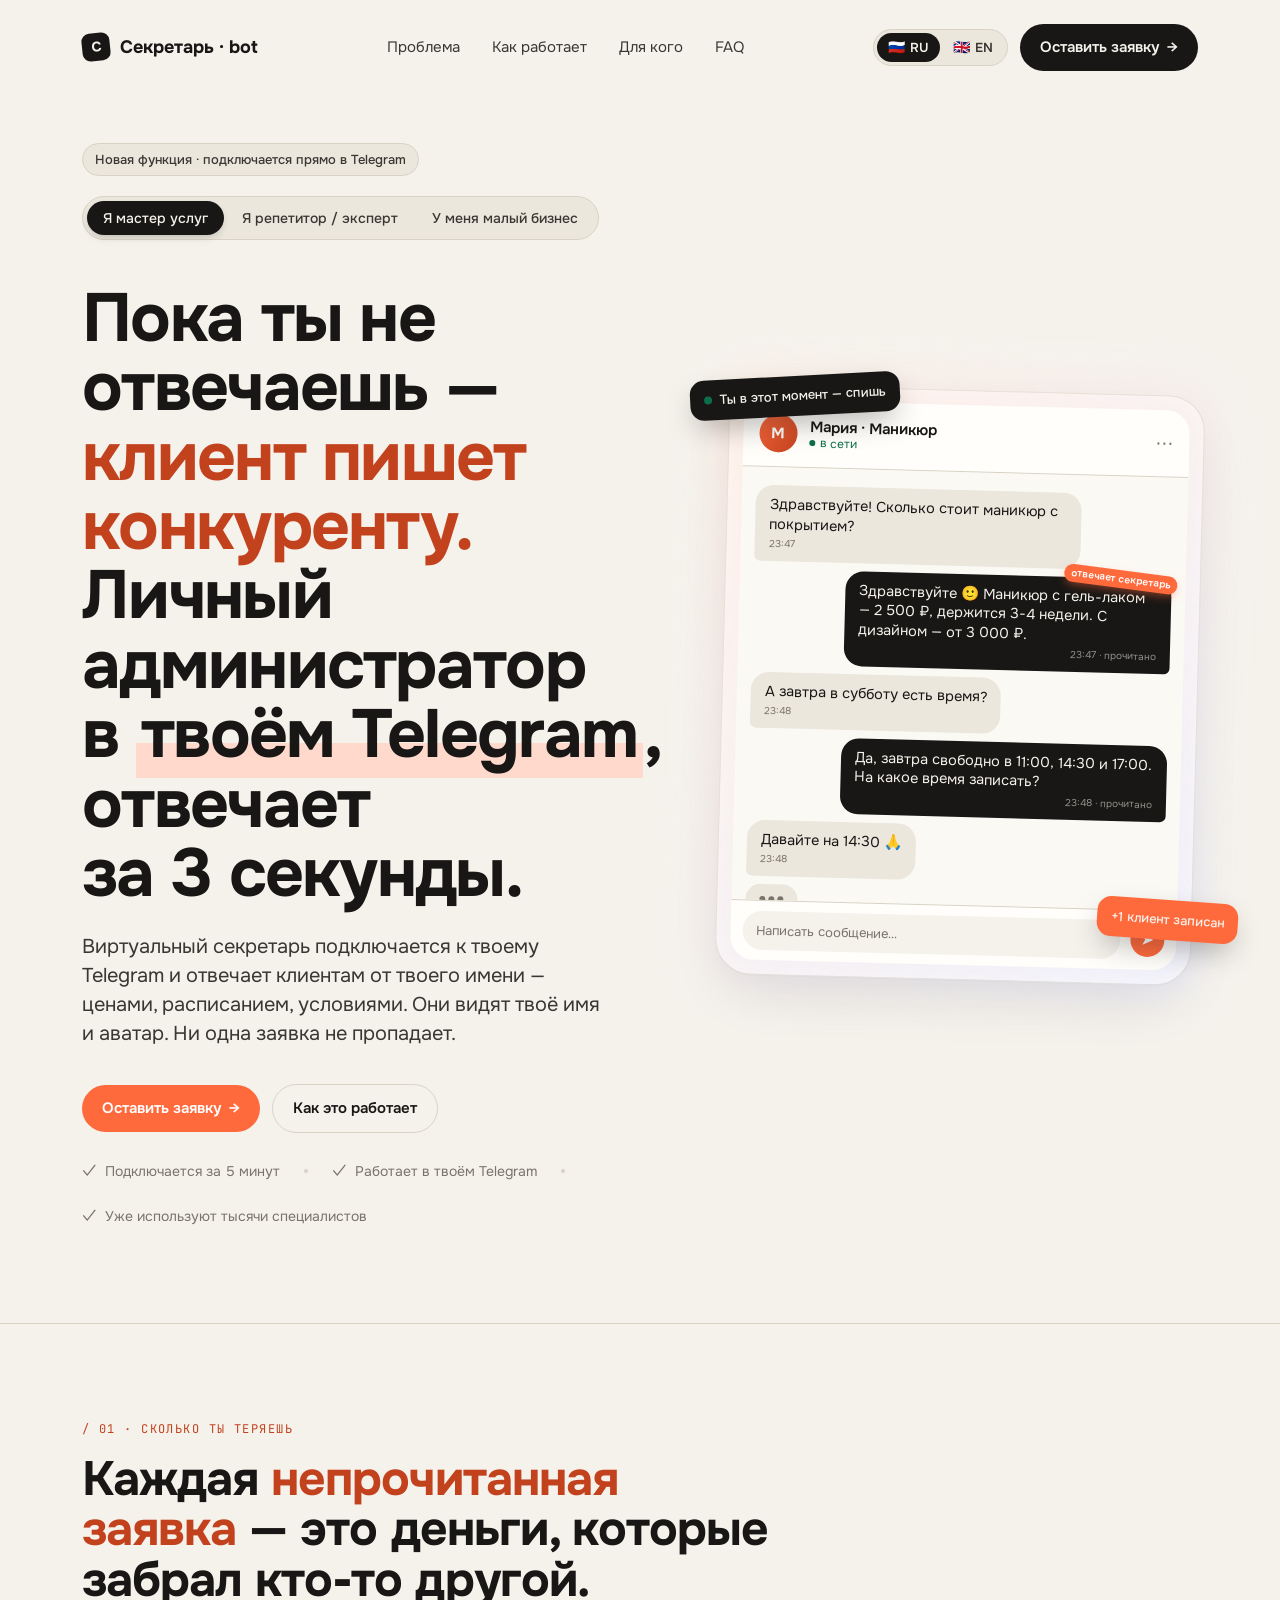
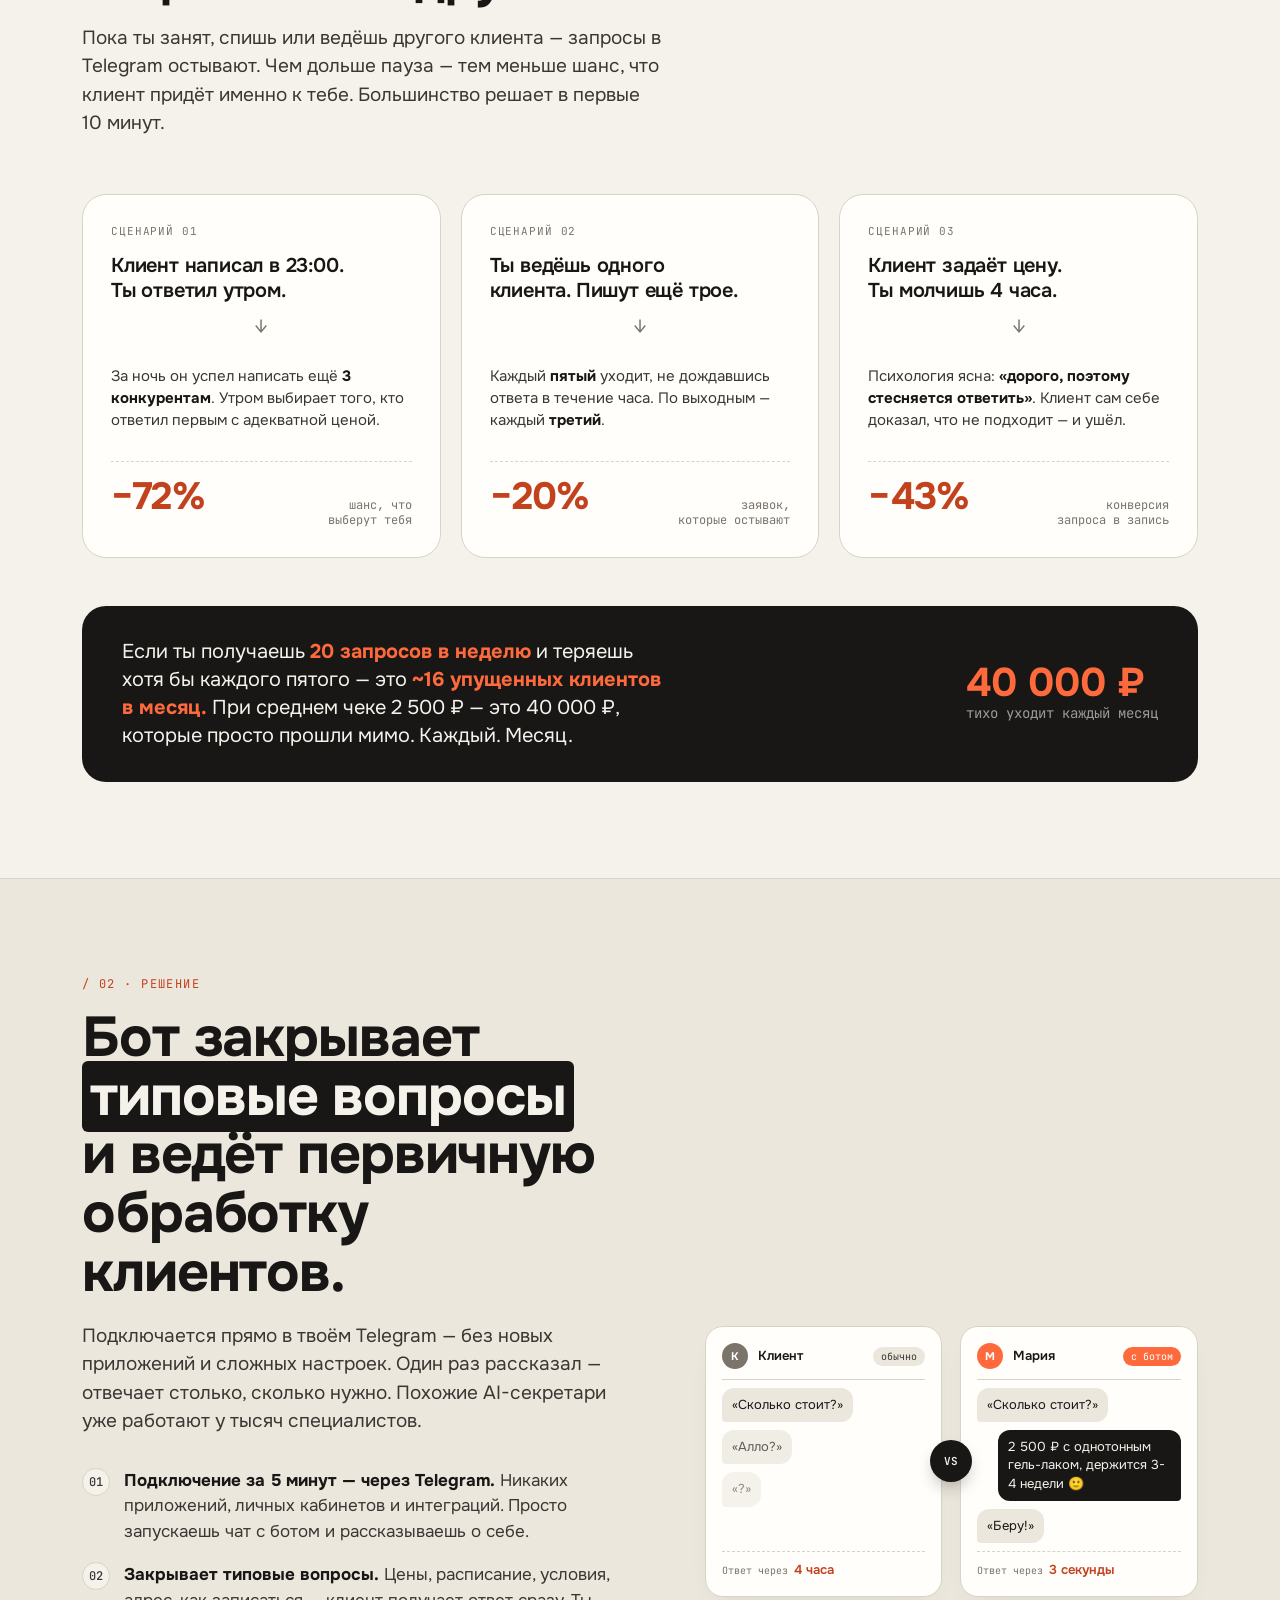
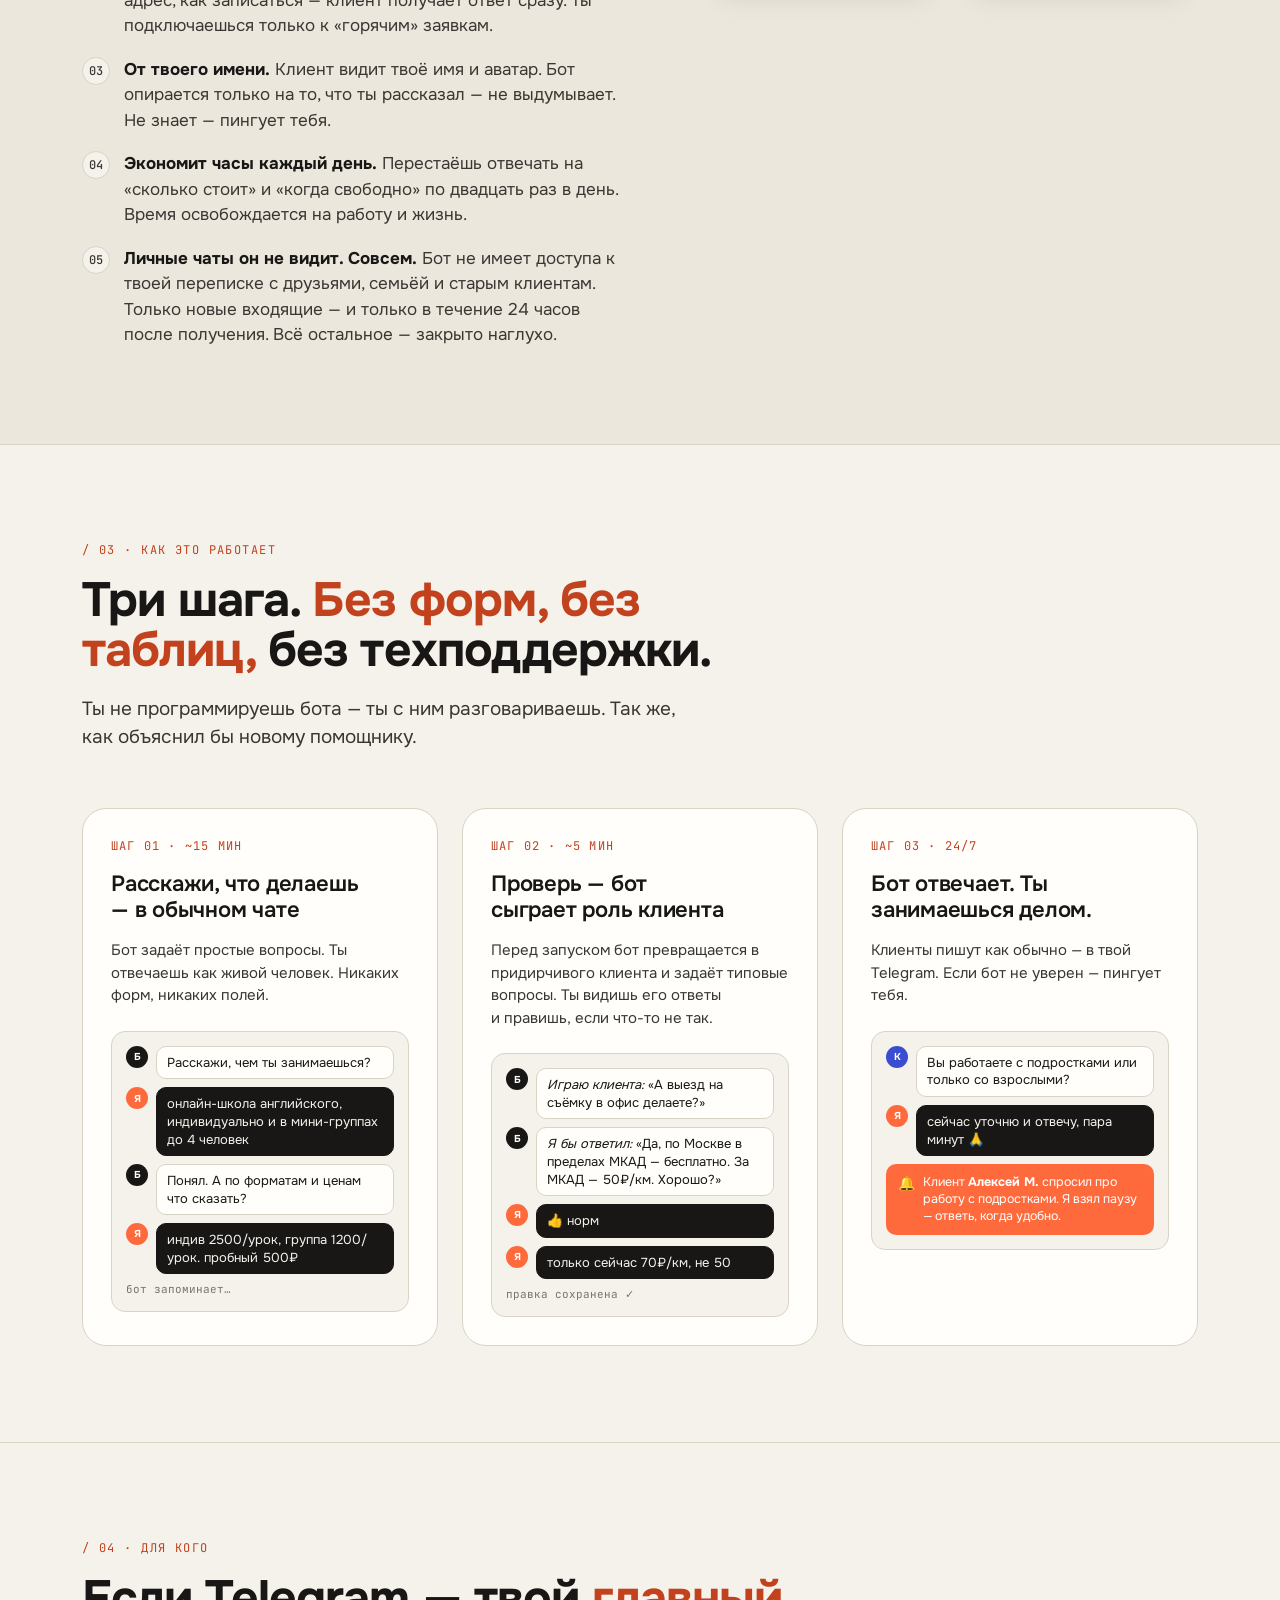
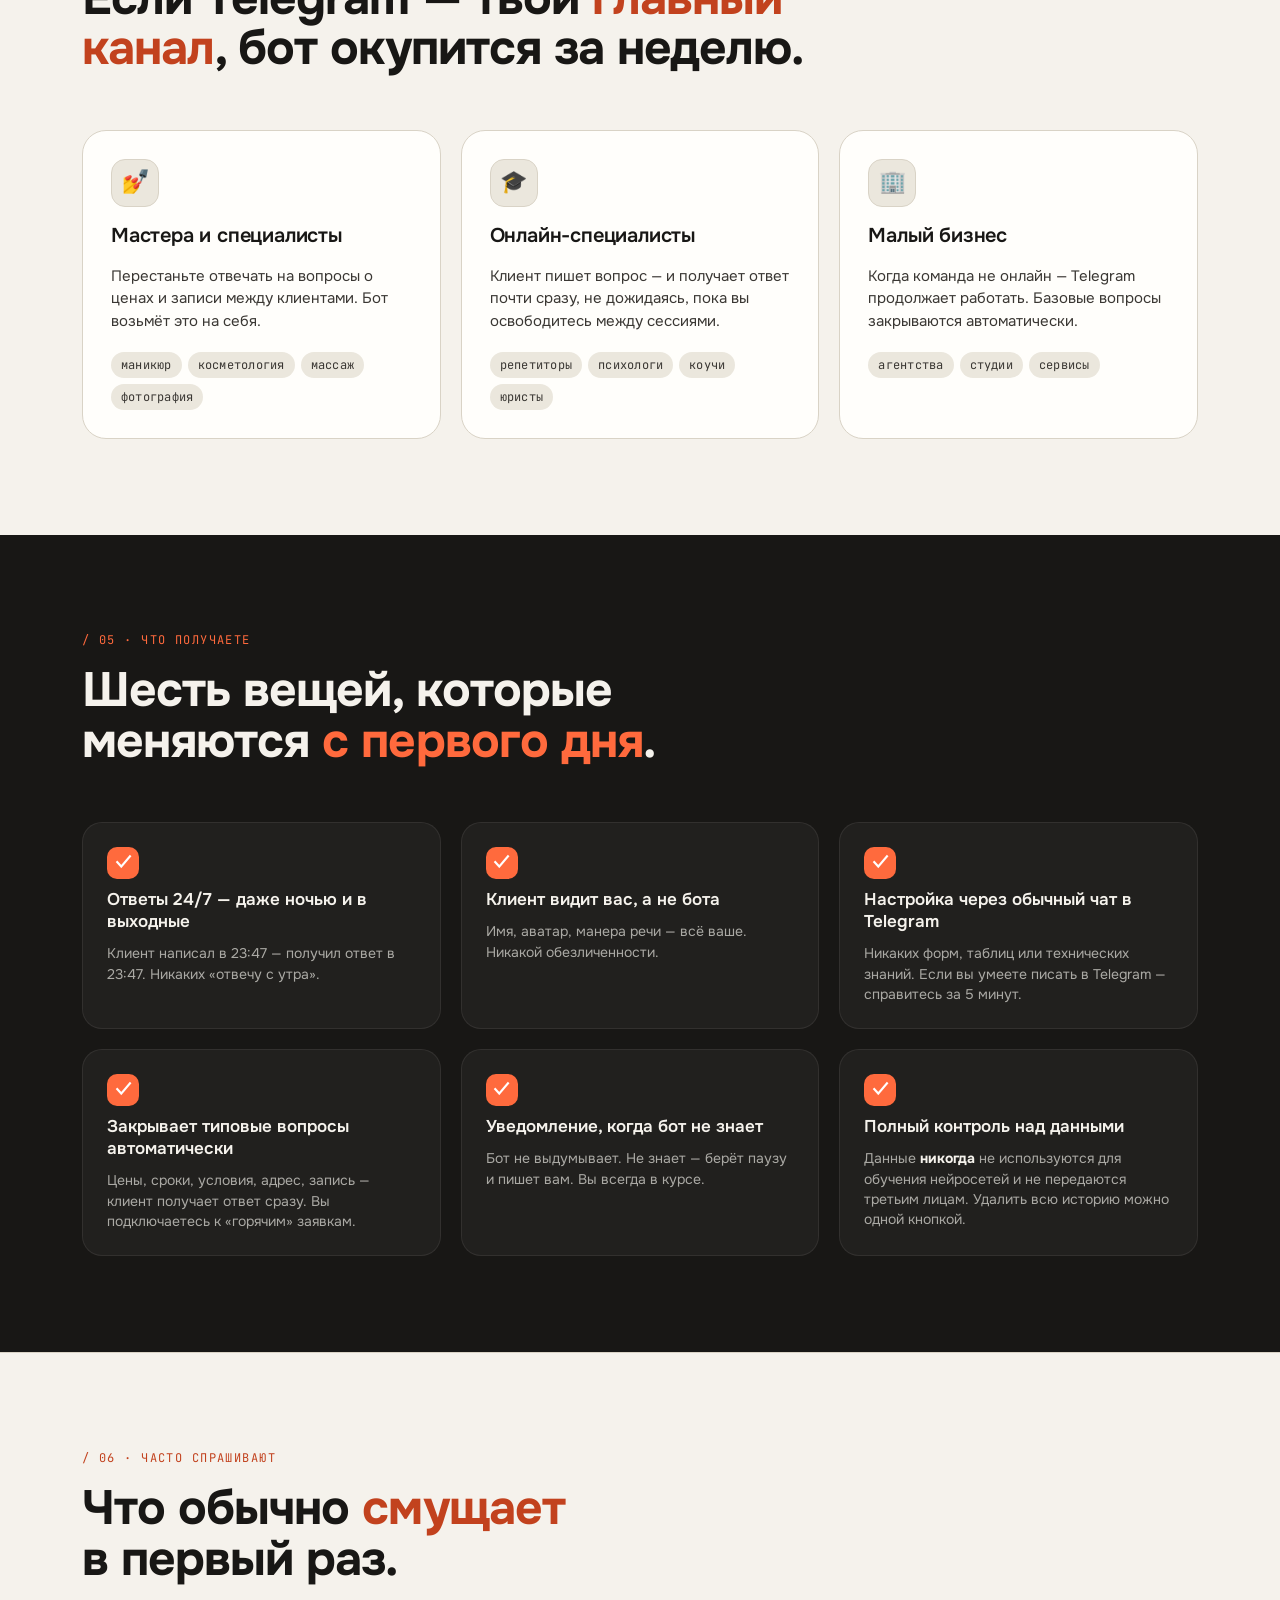
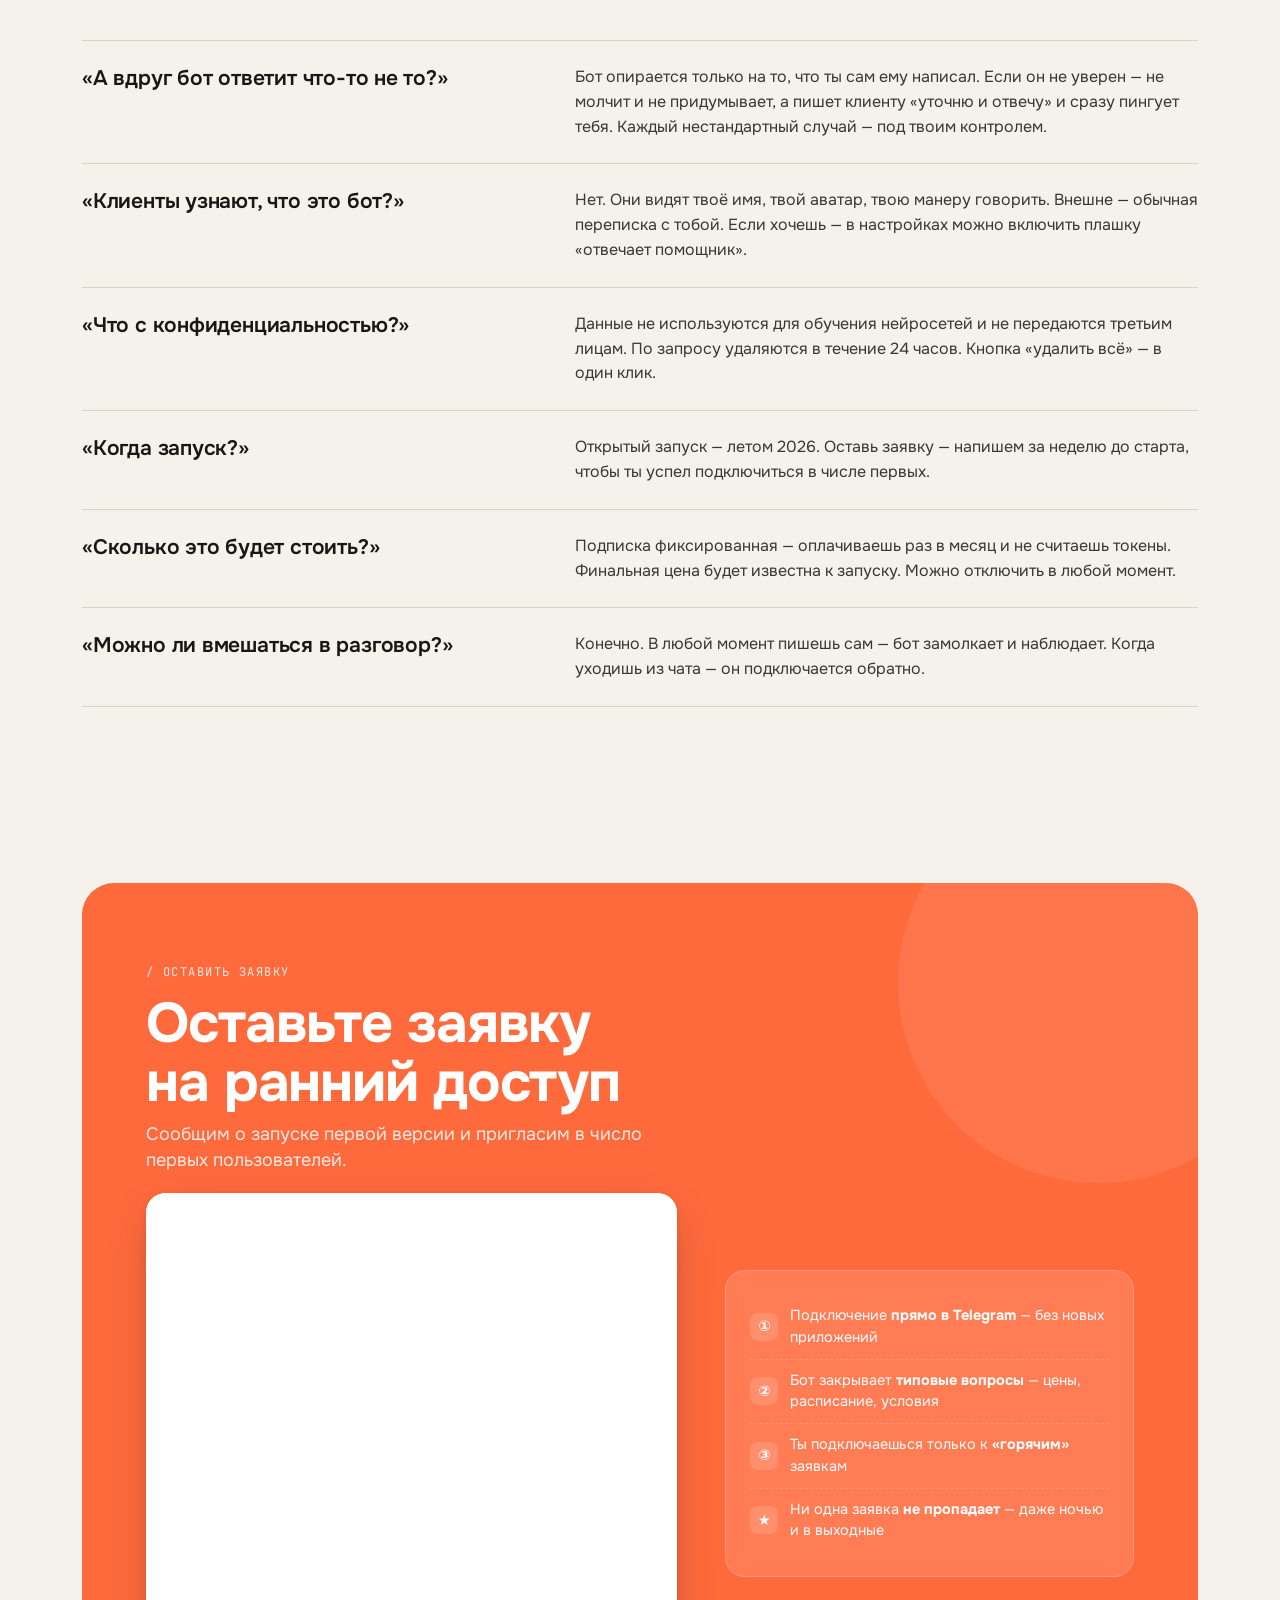
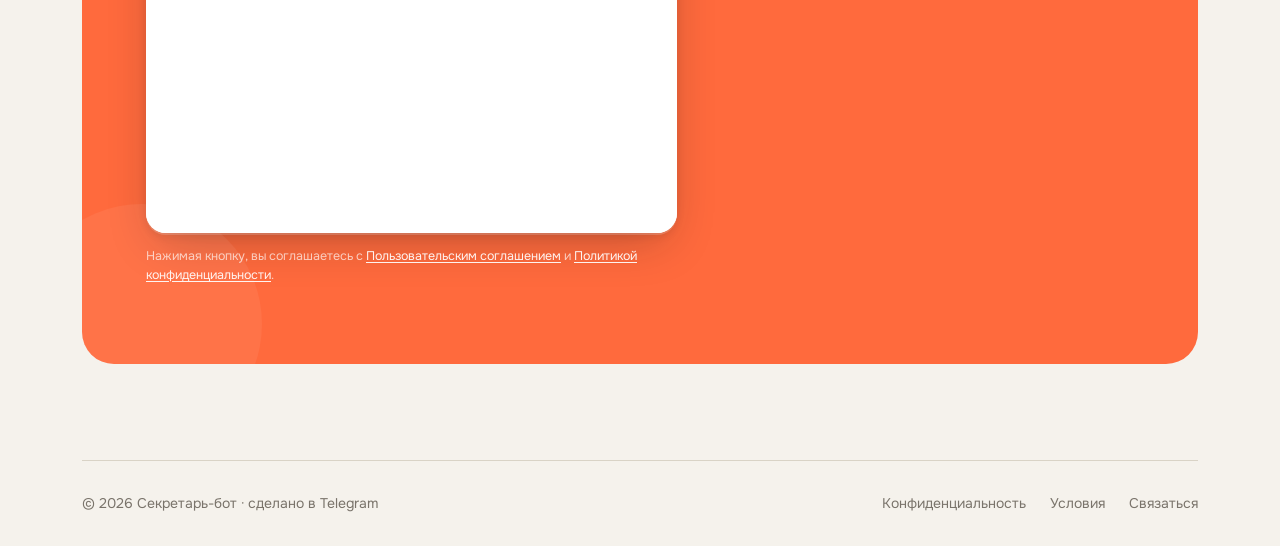
==== commit 20457c60: "Add files via upload" ====
--- a/index.html
+++ b/index.html
@@ -1684,7 +1684,7 @@
       ]
     },
     en:{
-      h1:'While you're not answering — <em>your client is texting your competitor.</em><br>A personal assistant inside&#160;<span class="accent">your&#160;Telegram</span>, replies in&#160;3&#160;seconds.',
+      h1:"While you're not answering — <em>your client is texting your competitor.</em><br>A personal assistant inside&#160;<span class=\"accent\">your&#160;Telegram</span>, replies in&#160;3&#160;seconds.",
       lede:'A virtual secretary plugs into your Telegram and answers clients on your behalf — prices, schedule, policies. They see your name and avatar. Not a single lead slips through.',
       av:'M', name:'Maria&#160;· Nails',
       f1:'You at this moment — sleeping', f2:'+1 client booked',
@@ -1715,13 +1715,13 @@
     },
     en:{
       h1:'A client is looking for a tutor — <em>they decide in 5 minutes.</em><br>Your assistant replies <span class="accent">in your own words</span> and books the trial.',
-      lede:'While you're in a session, a client asks: "How much? What's the method? When's the trial?" The secretary answers right away and books the slot while the client is still warm.',
+      lede:"While you're in a session, a client asks: \"How much? What's the method? When's the trial?\" The secretary answers right away and books the slot while the client is still warm.",
       av:'D', name:'David&#160;· English',
       f1:'You at this moment — in a lesson', f2:'+1 trial booked',
       tag:'bot replies',
       chat:[
         ['them','Hi, looking for an English tutor for my kid, age 12. Rates?','7:14 PM'],
-        ['me','Hey 😊 1-on-1 — $35/lesson (60 min). Trial — $10, we'll assess their level. Ready to book?','7:14 PM · seen',true],
+        ['me',"Hey 😊 1-on-1 — $35/lesson (60 min). Trial — $10, we'll assess their level. Ready to book?",'7:14 PM · seen',true],
         ['them','Yes, this weekend if possible.','7:15 PM'],
         ['me','Saturday 11am or Sunday 5pm — which works better?','7:15 PM · seen'],
         ['them','Saturday 11am, thanks!','7:15 PM'],
@@ -1747,13 +1747,13 @@
       h1:'When your team goes offline — <em>Telegram keeps on selling.</em><br>Your assistant handles <span class="accent">first contact</span> 24/7.',
       lede:'Clients message your work Telegram. The secretary handles the basics, runs the brief script, and passes you only the “hot” leads. Your team stops wasting hours on "how much is it?"',
       av:'A', name:'Atelier&#160;· Studio',
-      f1:'Saturday, 10:14 PM — everyone's off', f2:'+1 lead captured',
+      f1:"Saturday, 10:14 PM — everyone's off", f2:'+1 lead captured',
       tag:'bot replies',
       chat:[
-        ['them','Hi! We'd like a logo redesign for our café. Pricing and timeline?','10:14 PM'],
-        ['me','Hey 👋 Logo redesign starts at $450, delivery 7–10 days. To get you an exact quote, I'd need a brief — want to fill one out together?','10:14 PM · seen',true],
-        ['them','Sure, let's do it.','10:15 PM'],
-        ['me','5 quick questions. What's your café's name and city?','10:15 PM · seen'],
+        ['them',"Hi! We'd like a logo redesign for our café. Pricing and timeline?",'10:14 PM'],
+        ['me',"Hey 👋 Logo redesign starts at $450, delivery 7–10 days. To get you an exact quote, I'd need a brief — want to fill one out together?",'10:14 PM · seen',true],
+        ['them',"Sure, let's do it.",'10:15 PM'],
+        ['me',"5 quick questions. What's your café's name and city?",'10:15 PM · seen'],
         ['them','"Pond", Chicago.','10:16 PM'],
       ]
     }
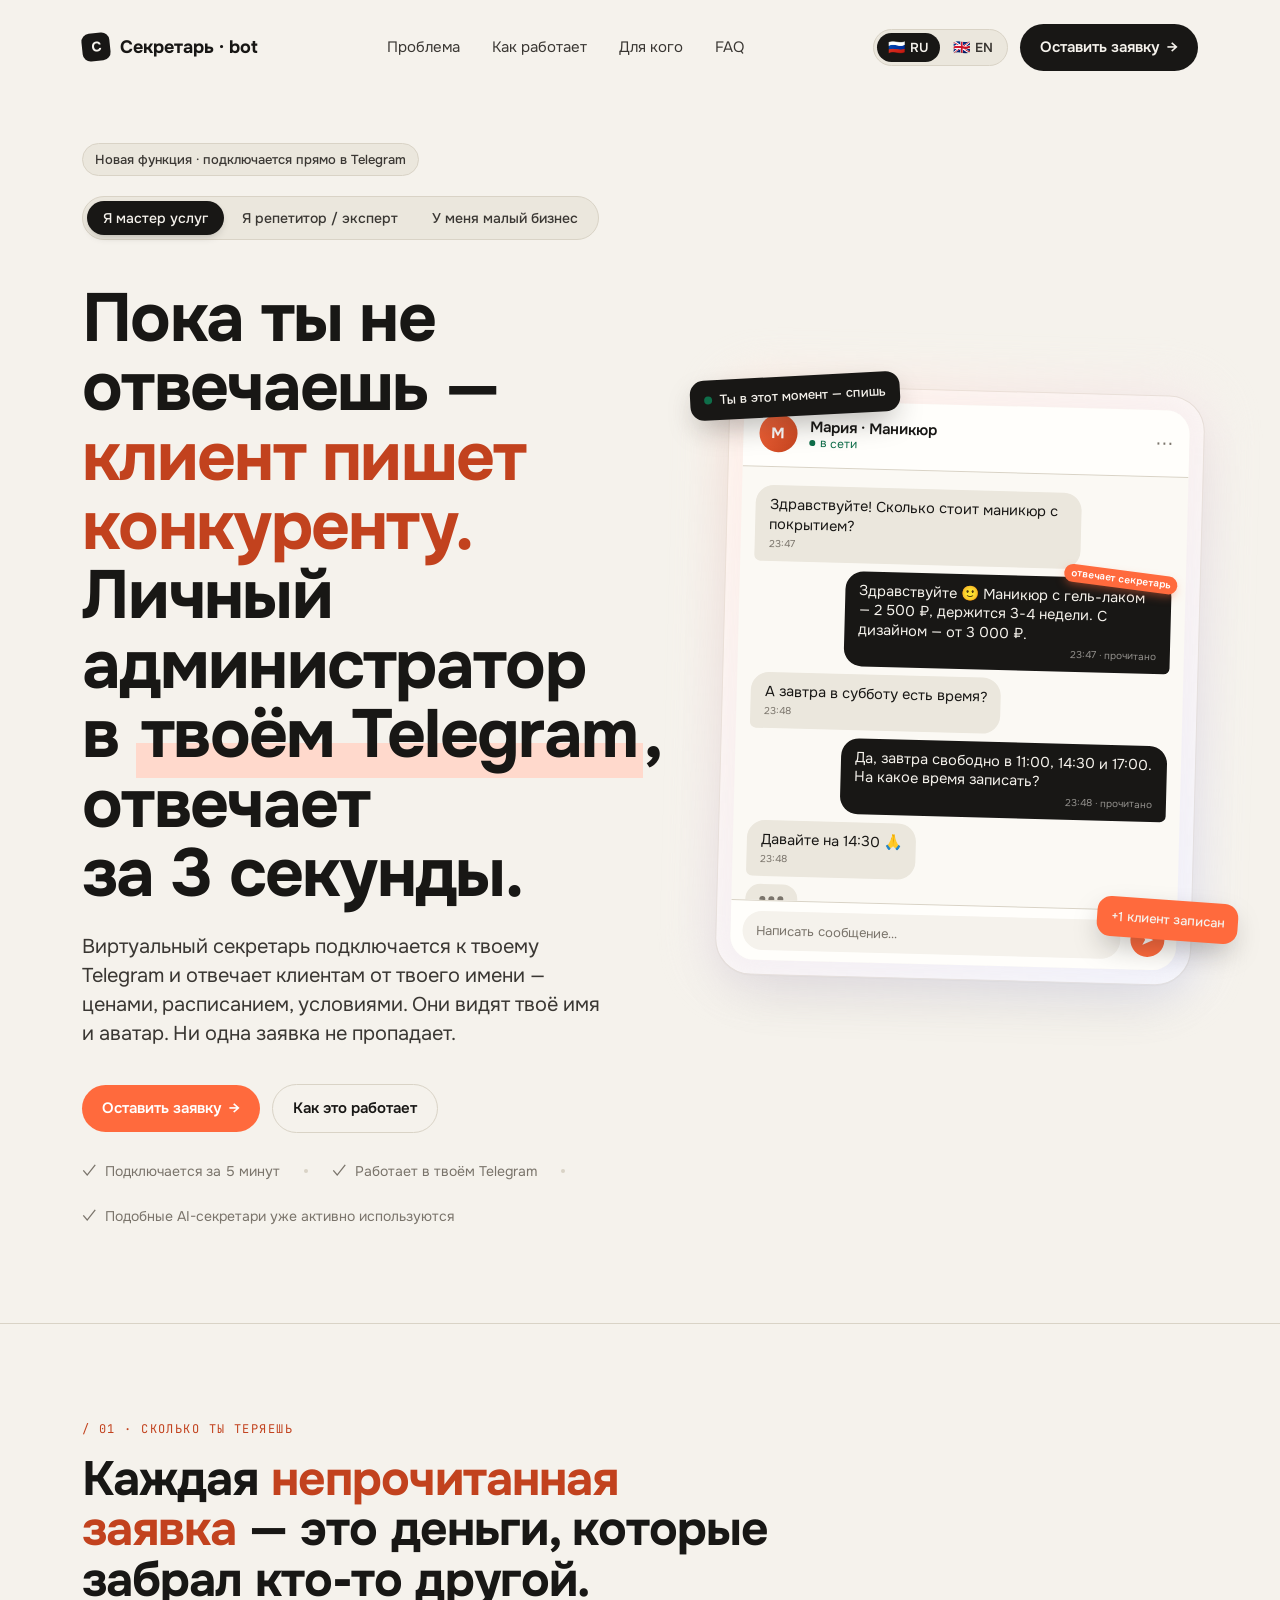
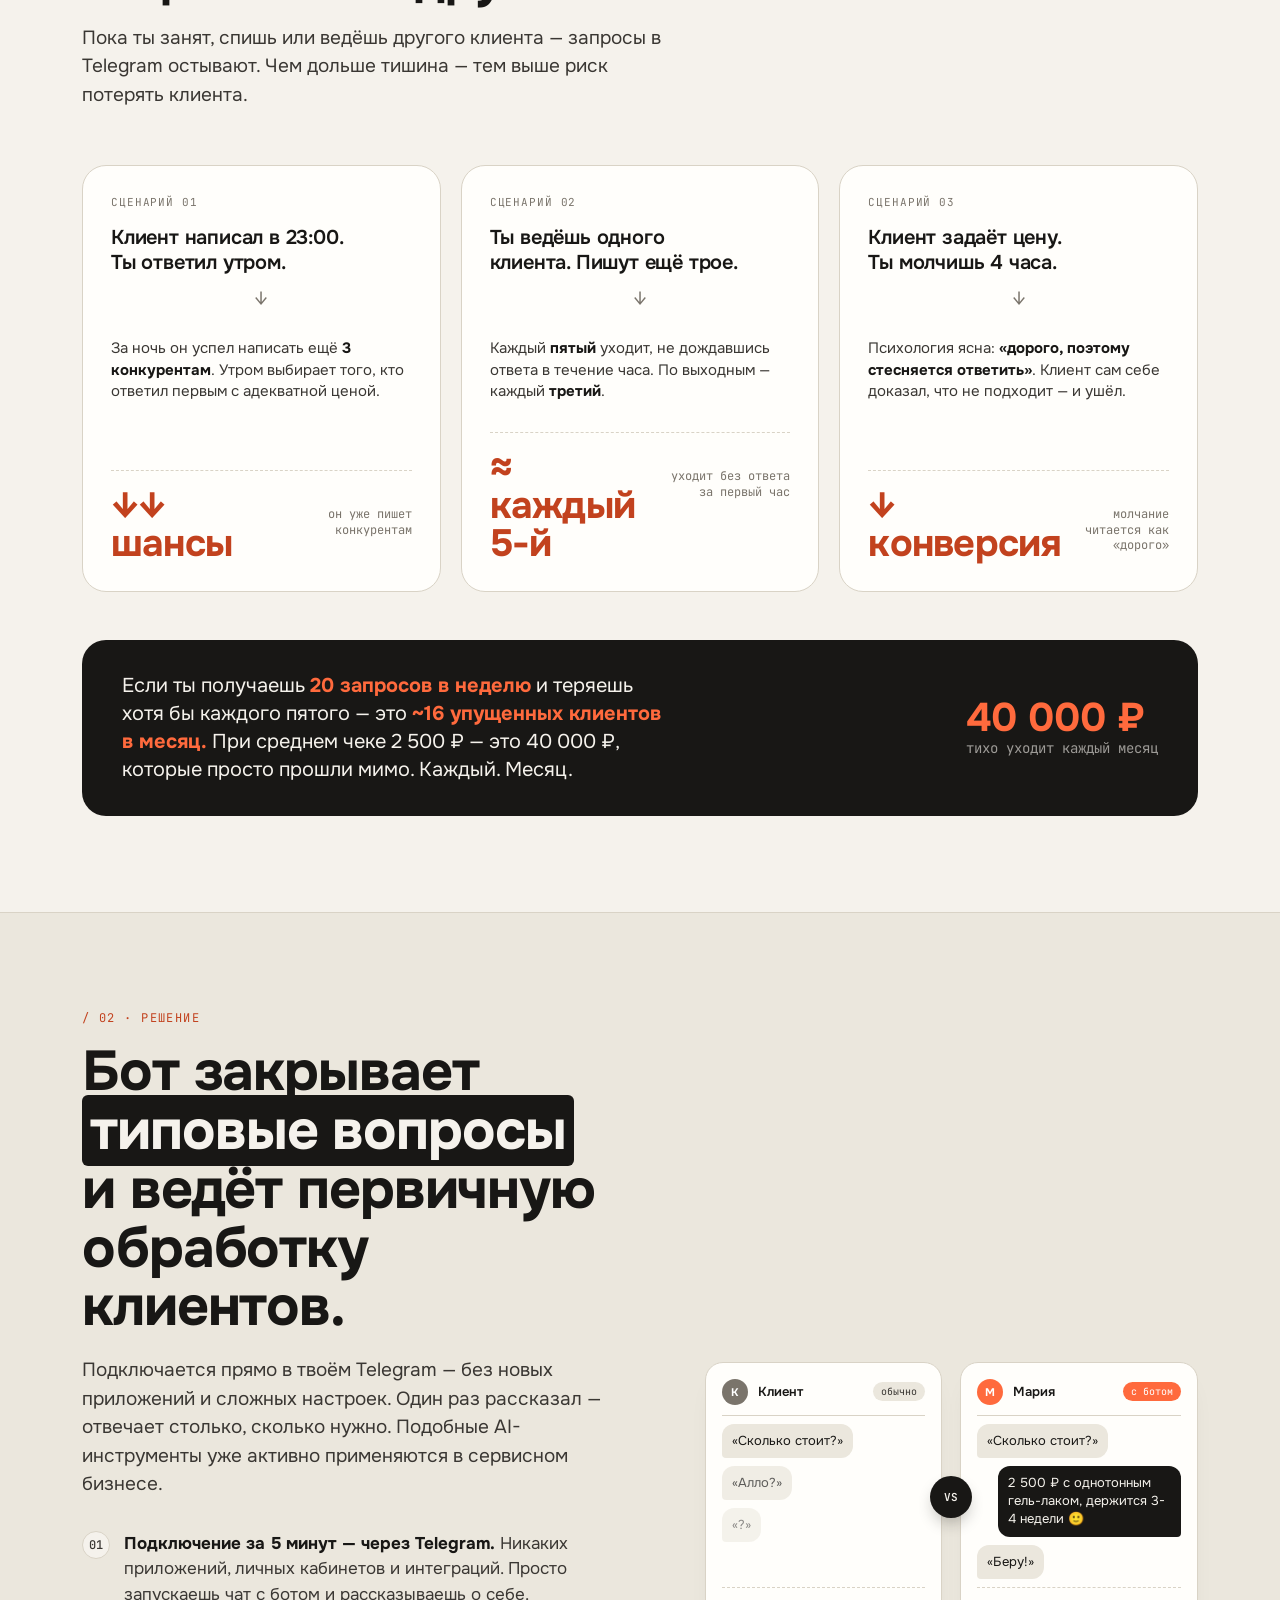
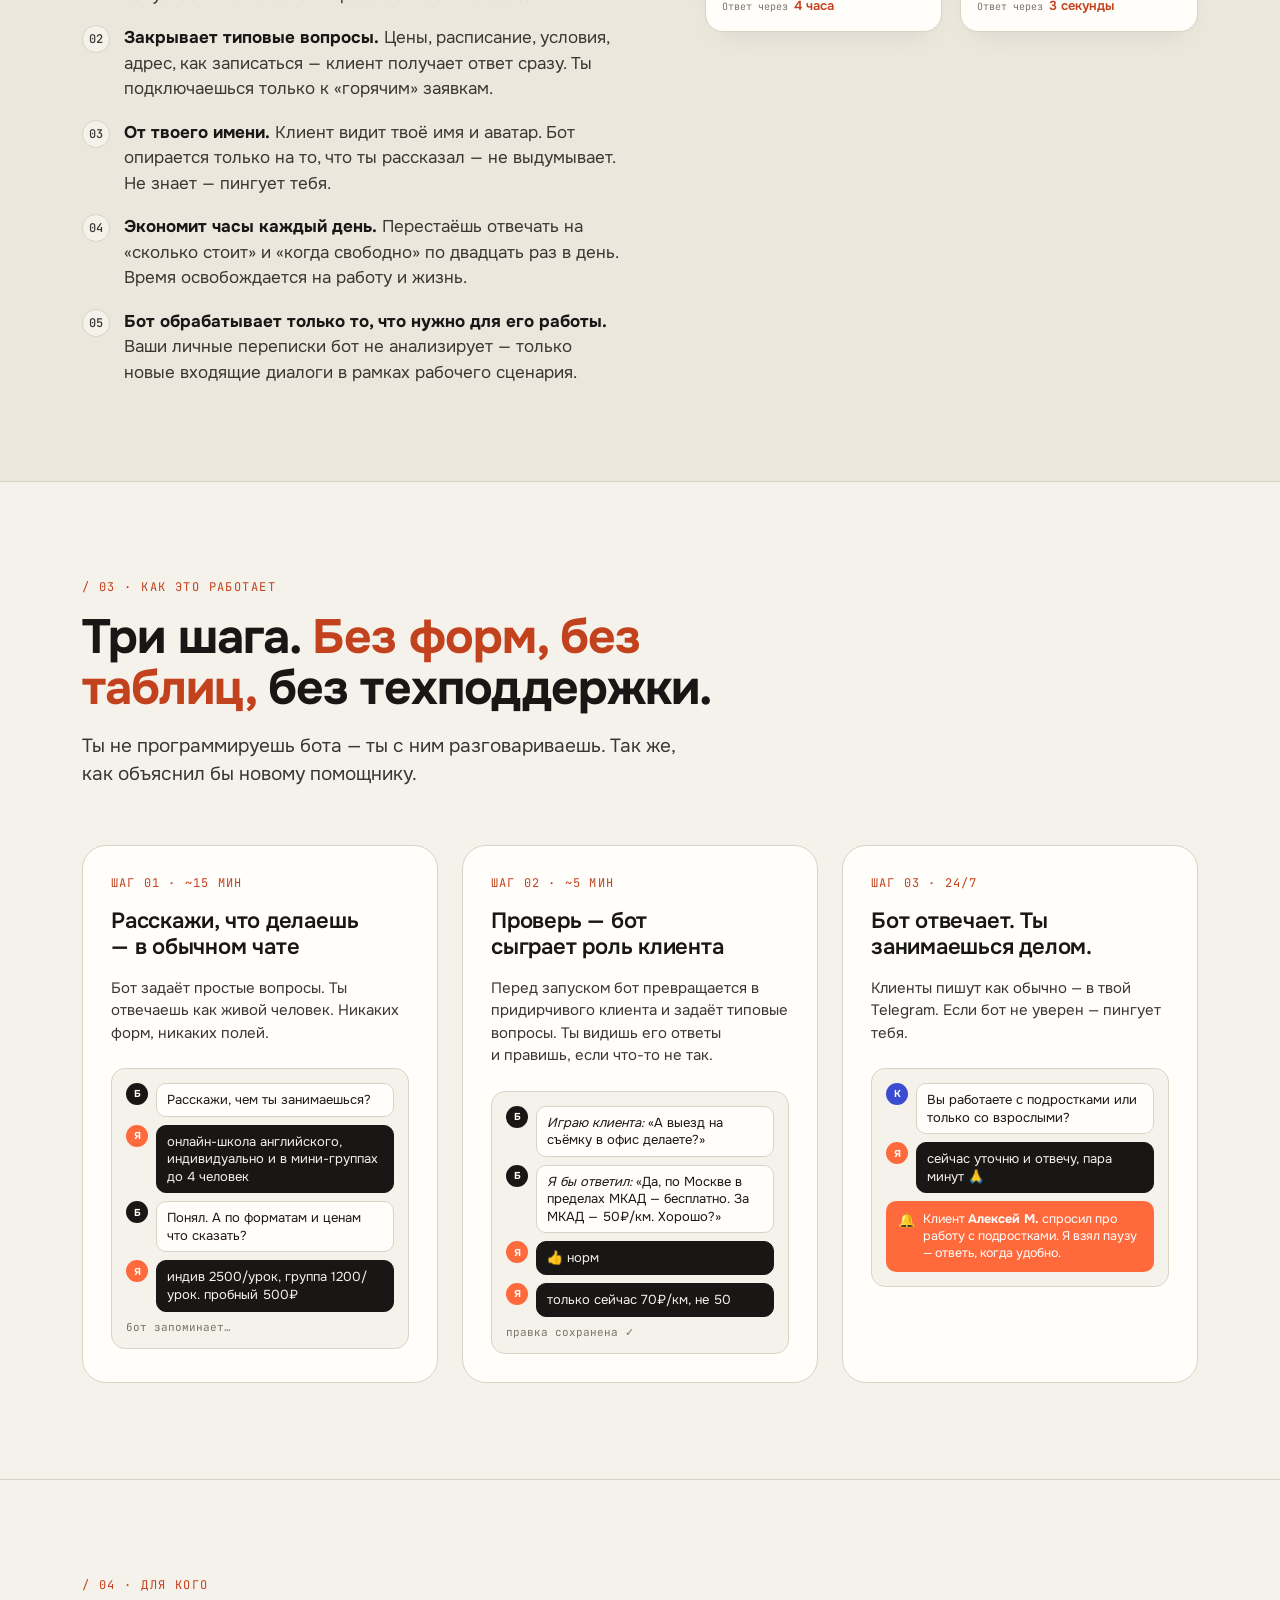
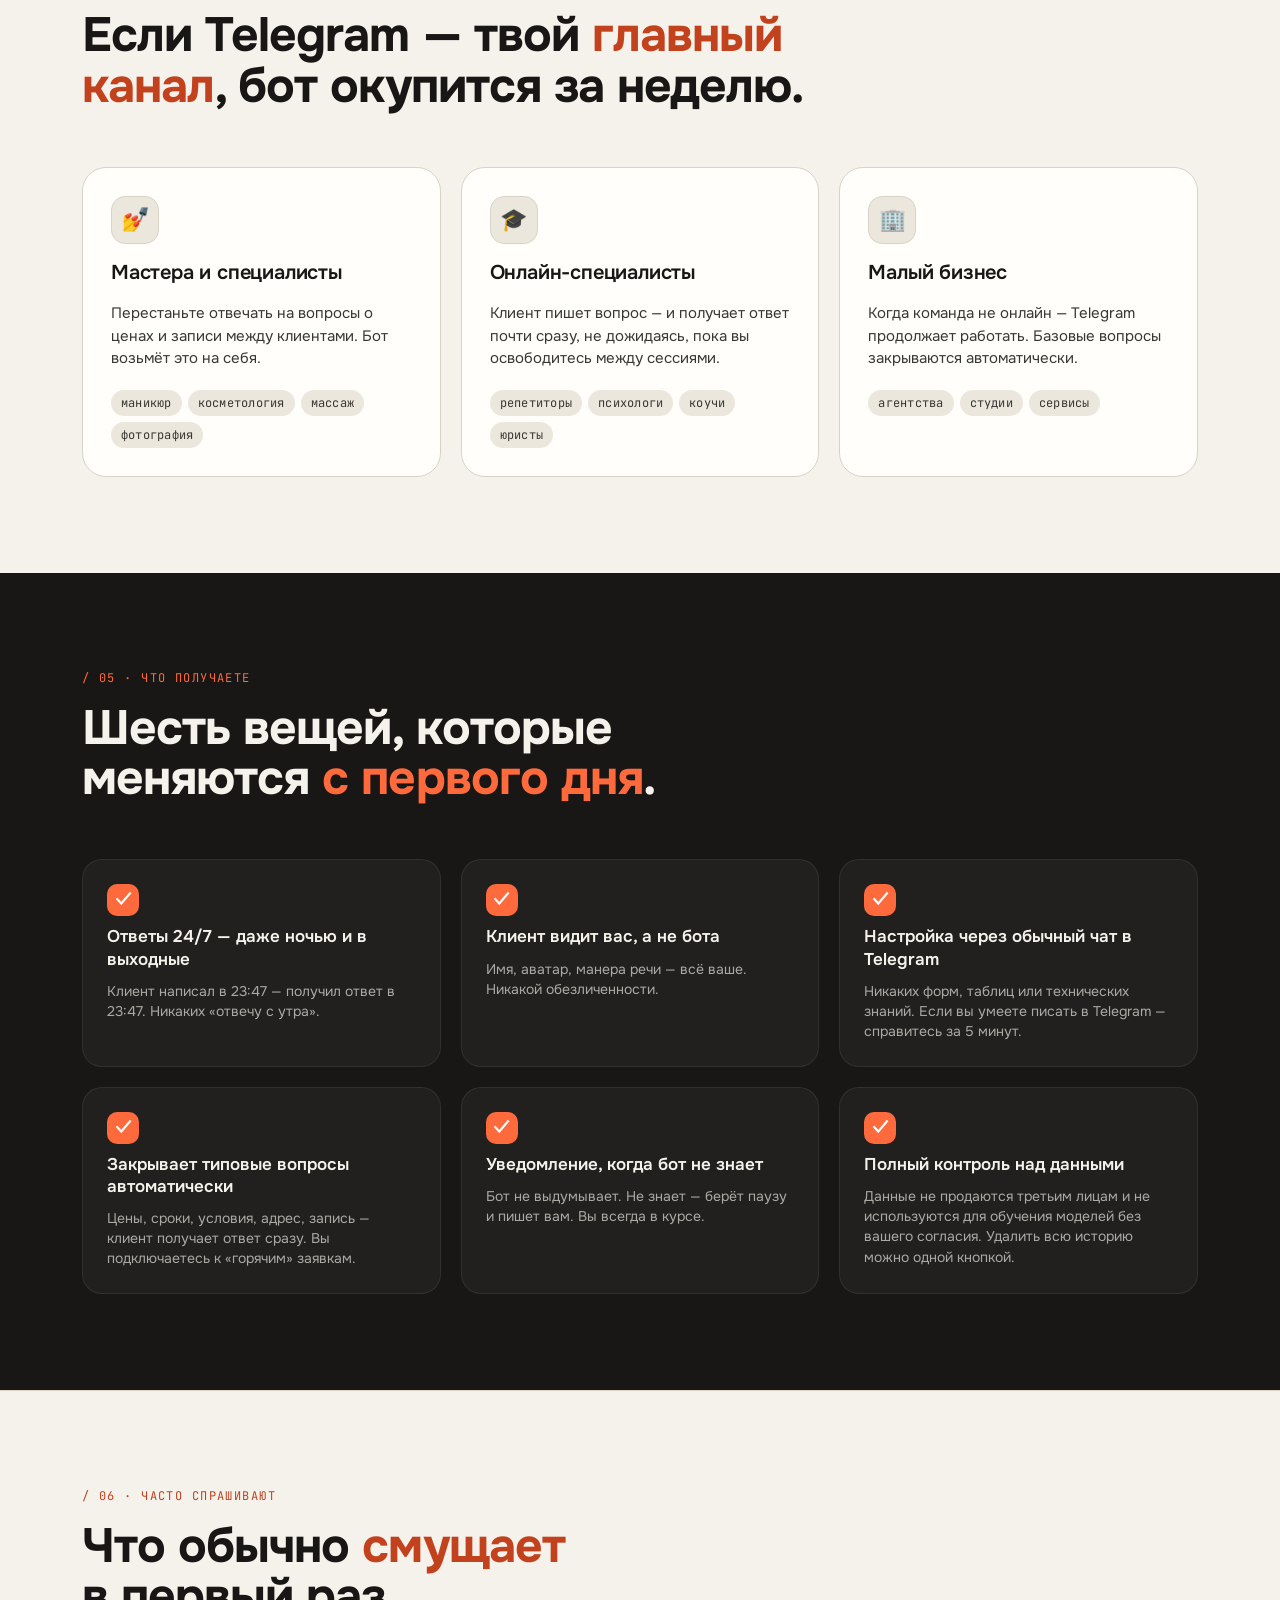
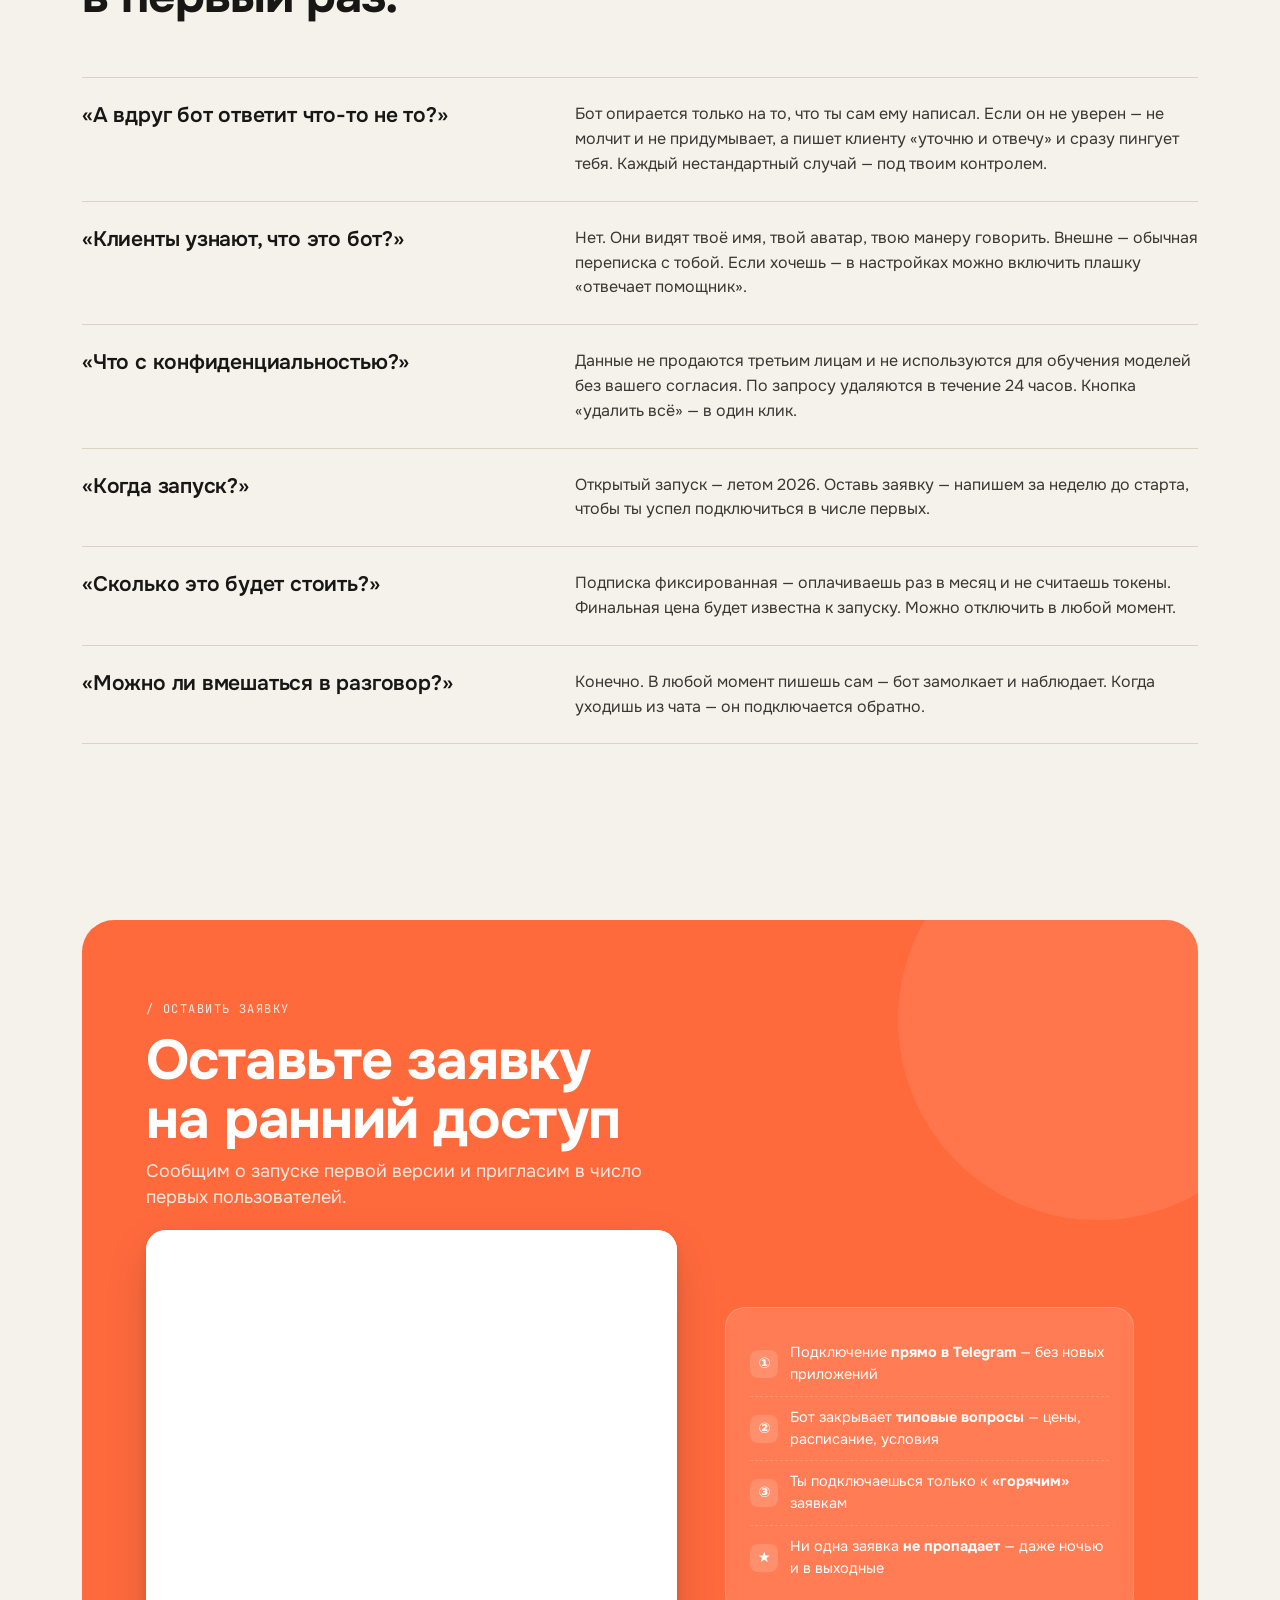
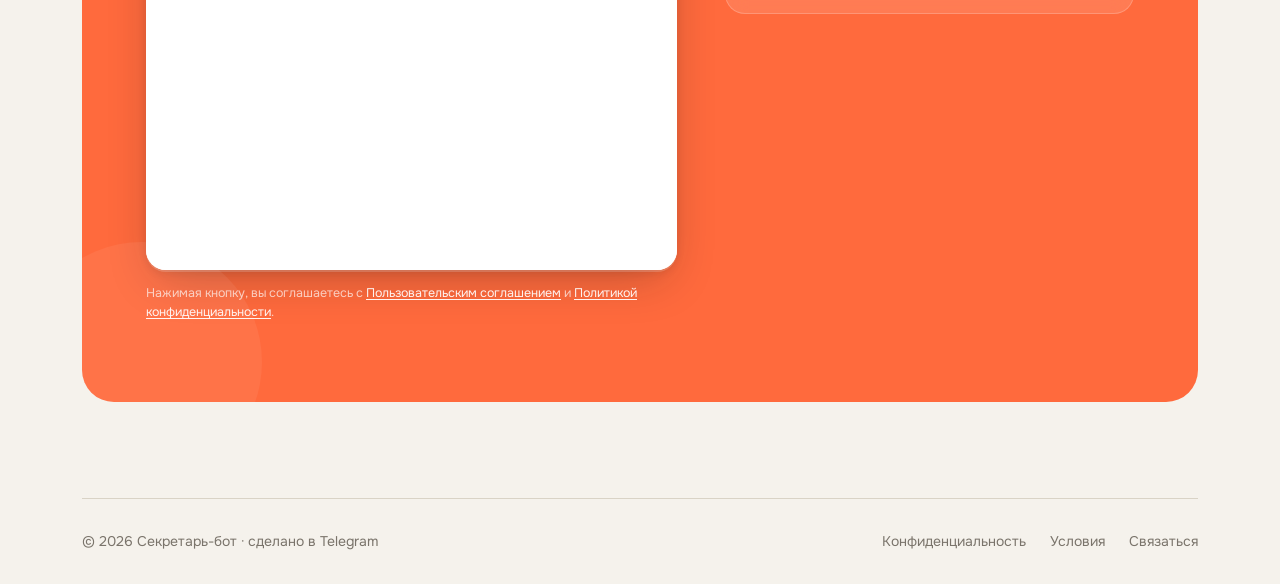
==== commit 7c0bc570: "Add files via upload" ====
--- a/index.html
+++ b/index.html
@@ -1175,7 +1175,7 @@
           </div>
           <div class="sp">
             <div class="num">05</div>
-            <p data-t="sp4"><b>Личные чаты он не&nbsp;видит. Совсем.</b> Бот не имеет доступа к твоей переписке с друзьями, семьёй и старым клиентам. Только новые входящие — и только в течение 24&nbsp;часов после получения. Всё остальное — закрыто наглухо.</p>
+            <p data-t="sp4"><b>Бот обрабатывает только то, что нужно для его работы.</b> Ваши личные переписки бот не анализирует — только новые входящие диалоги в рамках рабочего сценария.</p>
           </div>
         </div>
       </div>
@@ -1450,30 +1450,30 @@
   heroCta2:'Как это работает',
   heroMeta0:'&#10003;&#160; Подключается за 5&#160;минут',
   heroMeta1:'&#10003;&#160; Работает в твоём&#160;Telegram',
-  heroMeta2:'&#10003;&#160; Уже используют тысячи специалистов',
+  heroMeta2:'&#10003;&#160; Подобные AI-секретари уже активно используются',
   phoneStatus:'в сети', phoneField:'Написать сообщение…',
   probKicker:'/ 01 · сколько ты теряешь',
   probH2:'Каждая <em>непрочитанная заявка</em> — это деньги, которые забрал кто&#8209;то&#160;другой.',
-  probSub:'Пока ты занят, спишь или ведёшь другого клиента — запросы в Telegram остывают. Чем дольше пауза — тем меньше шанс, что клиент придёт именно к&#160;тебе. Большинство решает в первые 10&#160;минут.',
+  probSub:'Пока ты занят, спишь или ведёшь другого клиента — запросы в Telegram остывают. Чем дольше тишина — тем выше риск потерять клиента.',
   loss0Sc:'Сценарий 01', loss0H3:'Клиент написал в 23:00. Ты ответил утром.',
   loss0Out:'За ночь он успел написать ещё <b>3 конкурентам</b>. Утром выбирает того, кто ответил первым с адекватной ценой.',
-  loss0Big:'&#8722;72%', loss0Lbl:'шанс, что выберут&#160;тебя',
+  loss0Big:'&#8595;&#8595; шансы', loss0Lbl:'он уже пишет конкурентам',
   loss1Sc:'Сценарий 02', loss1H3:'Ты ведёшь одного клиента. Пишут ещё трое.',
   loss1Out:'Каждый <b>пятый</b> уходит, не дождавшись ответа в течение часа. По выходным — каждый <b>третий</b>.',
-  loss1Big:'&#8722;20%', loss1Lbl:'заявок, которые&#160;остывают',
+  loss1Big:'&#8776; каждый 5-й', loss1Lbl:'уходит без ответа за первый час',
   loss2Sc:'Сценарий 03', loss2H3:'Клиент задаёт цену. Ты молчишь 4&#160;часа.',
   loss2Out:'Психология ясна: <b>«дорого, поэтому стесняется ответить»</b>. Клиент сам себе доказал, что не подходит — и ушёл.',
-  loss2Big:'&#8722;43%', loss2Lbl:'конверсия запроса&#160;в&#160;запись',
+  loss2Big:'&#8595; конверсия', loss2Lbl:'молчание читается как «дорого»',
   probSumP:'Если ты получаешь <b style="color:var(--coral)">20 запросов в неделю</b> и теряешь хотя бы каждого пятого — это <b style="color:var(--coral)">~16 упущенных клиентов в месяц.</b> При среднем чеке 2&#160;500&#160;₽ — это 40&#160;000&#160;₽, которые просто прошли мимо. Каждый. Месяц.',
   probStatBig:'40 000&#160;₽', probStatLbl:'тихо уходит каждый месяц',
   solKicker:'/ 02 · решение',
   solH2:'Бот закрывает <em>типовые вопросы</em> и ведёт первичную обработку клиентов.',
-  solSub:'Подключается прямо в твоём Telegram — без новых приложений и сложных настроек. Один раз рассказал — отвечает столько, сколько нужно. Похожие AI-секретари уже работают у&#160;тысяч специалистов.',
+  solSub:'Подключается прямо в твоём Telegram — без новых приложений и сложных настроек. Один раз рассказал — отвечает столько, сколько нужно. Подобные AI-инструменты уже активно применяются в сервисном бизнесе.',
   sp0:'<b>Подключение за 5 минут — через Telegram.</b> Никаких приложений, личных кабинетов и интеграций. Просто запускаешь чат с ботом и рассказываешь о себе.',
   sp1:'<b>Закрывает типовые вопросы.</b> Цены, расписание, условия, адрес, как записаться — клиент получает ответ сразу. Ты подключаешься только к «горячим» заявкам.',
   sp2:'<b>От твоего имени.</b> Клиент видит твоё имя и аватар. Бот опирается только на то, что ты рассказал — не выдумывает. Не знает — пингует тебя.',
   sp3:'<b>Экономит часы каждый день.</b> Перестаёшь отвечать на «сколько стоит» и «когда свободно» по двадцать раз в день. Время освобождается на работу и жизнь.',
-  sp4:'<b>Личные чаты он не&#160;видит. Совсем.</b> Бот не имеет доступа к твоей переписке с друзьями, семьёй и старым клиентам. Только новые входящие — и только в течение 24&#160;часов после получения. Всё остальное — закрыто наглухо.',
+  sp4:'<b>Бот обрабатывает только то, что нужно для его работы.</b> Ваши личные переписки бот не анализирует — только новые входящие диалоги в рамках рабочего сценария.',
   twinClientAv:'К', twinClient:'Клиент', twinTagNormal:'обычно', twinTagBot:'с ботом',
   twinQ0:'«Сколько стоит?»', twinQ1:'«Алло?»', twinQ2:'«?»',
   twinQ0b:'«Сколько стоит?»',
@@ -1526,7 +1526,7 @@
   ben4H4:'Уведомление, когда бот не знает',
   ben4P:'Бот не выдумывает. Не знает — берёт паузу и пишет вам. Вы всегда в курсе.',
   ben5H4:'Полный контроль над данными',
-  ben5P:'Данные <b style="color:var(--paper)">никогда</b> не используются для обучения нейросетей и не передаются третьим лицам. Удалить всю историю можно одной кнопкой.',
+  ben5P:'Данные не продаются третьим лицам и не используются для обучения моделей без вашего согласия. Удалить всю историю можно одной кнопкой.',
   faqKicker:'/ 06 · часто спрашивают',
   faqH2:'Что обычно <em>смущает</em> в первый раз.',
   faq0Q:'А вдруг бот ответит что-то не то?',
@@ -1534,7 +1534,7 @@
   faq1Q:'Клиенты узнают, что это бот?',
   faq1P:'Нет. Они видят твоё имя, твой аватар, твою манеру говорить. Внешне — обычная переписка с тобой. Если хочешь — в настройках можно включить плашку «отвечает помощник».',
   faq2Q:'Что с конфиденциальностью?',
-  faq2P:'Данные не используются для обучения нейросетей и не передаются третьим лицам. По запросу удаляются в течение 24&#160;часов. Кнопка «удалить всё» — в один клик.',
+  faq2P:'Данные не продаются третьим лицам и не используются для обучения моделей без вашего согласия. По запросу удаляются в течение 24&#160;часов. Кнопка «удалить всё» — в один клик.',
   faq3Q:'Когда запуск?',
   faq3P:'Открытый запуск — летом&#160;2026. Оставь заявку — напишем за неделю до старта, чтобы ты успел подключиться в числе первых.',
   faq4Q:'Сколько это будет стоить?',
@@ -1563,30 +1563,30 @@
   heroCta2:'How it works',
   heroMeta0:'&#10003;&#160; Connect in 5 minutes',
   heroMeta1:'&#10003;&#160; Works inside your Telegram',
-  heroMeta2:'&#10003;&#160; Already used by thousands of pros',
+  heroMeta2:'&#10003;&#160; Similar AI tools already used across service businesses',
   phoneStatus:'online', phoneField:'Write a message…',
   probKicker:"/ 01 · what you're losing",
   probH2:'Every <em>unread message</em> is money someone&#160;else just took.',
-  probSub:"While you're busy, sleeping, or with another client — Telegram requests go cold. The longer the silence, the lower the odds they come back to you. Most people decide in the first 10 minutes.",
+  probSub:"While you're busy, sleeping, or with another client — Telegram requests go cold. The longer the silence, the higher the risk of losing that client.",
   loss0Sc:'Scenario 01', loss0H3:'Client messaged at 11 PM. You replied in the morning.',
   loss0Out:'Overnight they messaged 3 more competitors. By morning, they go with whoever replied first at a fair price.',
-  loss0Big:'−72%', loss0Lbl:'chance they choose you',
+  loss0Big:'↓↓ your odds', loss0Lbl:'meanwhile competitors replied',
   loss1Sc:'Scenario 02', loss1H3:"You're with one client. Three more write in.",
   loss1Out:'Every <b>fifth person</b> leaves without a reply within an hour. On weekends — every <b>third</b>.',
-  loss1Big:'−20%', loss1Lbl:'of leads that go cold',
+  loss1Big:'≈ 1 in 5', loss1Lbl:'gone unanswered within an hour',
   loss2Sc:'Scenario 03', loss2H3:"Client asks the price. You're silent for 4 hours.",
   loss2Out:'The psychology writes itself: <b>“must be expensive, that’s why they won’t say.”</b> Client talked themselves out of it — and left.',
-  loss2Big:'−43%', loss2Lbl:'query-to-booking conversion',
+  loss2Big:'↓ conversion', loss2Lbl:'silence reads as “too expensive”',
   probSumP:"If you get 20 requests a week and lose just 1 in 5 — that's <b style=\"color:var(--coral)\">~16 missed clients a month.</b> At an average ticket of $60, that's <b style=\"color:var(--coral)\">$960 walking out the door.</b> Every. Month.",
   probStatBig:'$960', probStatLbl:'silently gone every month',
   solKicker:'/ 02 · the fix',
   solH2:'The bot handles <em>routine questions</em> and runs first-contact with every client.',
-  solSub:"Plugs right into your Telegram — no new apps, no complex setup. Tell it once — it answers whenever needed. Similar AI secretaries are already working for thousands of professionals.",
+  solSub:"Plugs right into your Telegram — no new apps, no complex setup. Tell it once — it answers whenever needed. Similar AI-powered tools are already actively used across service businesses.",
   sp0:'<b>5-minute setup — right inside Telegram.</b> No apps, no dashboards, no integrations. Open a chat with the bot and tell it about yourself.',
   sp1:'<b>Handles routine questions.</b> Pricing, schedule, policies, address, how to book — clients get answers instantly. You step in only for the “hot” leads.',
   sp2:"<b>In your name.</b> Clients see your name and avatar. The bot only uses what you've told it — no making things up. Doesn't know? It pings you.",
   sp3:"<b>Saves hours every day.</b> Stop answering “how much?” and “when are you free?” twenty times a day. Get that time back for real work — and your life.",
-  sp4:"<b>Your personal chats? Completely off-limits.</b> The bot has zero access to your conversations with friends, family, and existing clients. Only new incoming messages — within 24&#160;hours of arrival. Everything else is locked tight.",
+  sp4:"<b>The bot only processes what it needs to do its job.</b> It does not analyze your personal conversations — only new incoming dialogues within the scope of its work.",
   twinClientAv:'C', twinClient:'Client', twinTagNormal:'without bot', twinTagBot:'with bot',
   twinQ0:'“How much is it?”', twinQ1:'“Hello?”', twinQ2:'“?”',
   twinQ0b:'“How much is it?”',
@@ -1639,7 +1639,7 @@
   ben4H4:"Notified when the bot doesn't know",
   ben4P:"The bot never makes things up. Doesn't know — it pauses and messages you. You're always in the loop.",
   ben5H4:'Full control over your data',
-  ben5P:'Your data is <b style="color:var(--paper)">never</b> used to train AI and never shared with third parties. Delete everything with one button.',
+  ben5P:'Your data is never sold to third parties and never used to train models without your consent. Delete everything with one button.',
   faqKicker:'/ 06 · common questions',
   faqH2:'The things that <em>give people pause</em> the first time.',
   faq0Q:'What if the bot says something wrong?',
@@ -1647,7 +1647,7 @@
   faq1Q:"Will clients know it's a bot?",
   faq1P:"No. They see your name, your avatar, your way of talking. Looks like a normal conversation with you. If you want — you can enable a “replied by assistant” label in settings.",
   faq2Q:'What about privacy?',
-  faq2P:'Data is never used to train AI and never shared with third parties. Deleted on request within 24 hours. “Delete everything” — one click.',
+  faq2P:'Data is never sold to third parties and never used to train models without your consent. Deleted on request within 24 hours. “Delete everything” — one click.',
   faq3Q:'When does it launch?',
   faq3P:"Public launch — summer 2026. Leave your details — we'll message you a week before launch so you can be among the first to connect.",
   faq4Q:'How much will it cost?',
@@ -1684,7 +1684,7 @@
       ]
     },
     en:{
-      h1:"While you're not answering — <em>your client is texting your competitor.</em><br>A personal assistant inside&#160;<span class=\"accent\">your&#160;Telegram</span>, replies in&#160;3&#160;seconds.",
+      h1:'While you’re not answering — <em>your client is texting your competitor.</em><br>A personal assistant inside&#160;<span class="accent">your&#160;Telegram</span>, replies in&#160;3&#160;seconds.',
       lede:'A virtual secretary plugs into your Telegram and answers clients on your behalf — prices, schedule, policies. They see your name and avatar. Not a single lead slips through.',
       av:'M', name:'Maria&#160;· Nails',
       f1:'You at this moment — sleeping', f2:'+1 client booked',
@@ -1715,13 +1715,13 @@
     },
     en:{
       h1:'A client is looking for a tutor — <em>they decide in 5 minutes.</em><br>Your assistant replies <span class="accent">in your own words</span> and books the trial.',
-      lede:"While you're in a session, a client asks: \"How much? What's the method? When's the trial?\" The secretary answers right away and books the slot while the client is still warm.",
+      lede:'While you’re in a session, a client asks: "How much? What’s the method? When’s the trial?" The secretary answers right away and books the slot while the client is still warm.',
       av:'D', name:'David&#160;· English',
       f1:'You at this moment — in a lesson', f2:'+1 trial booked',
       tag:'bot replies',
       chat:[
         ['them','Hi, looking for an English tutor for my kid, age 12. Rates?','7:14 PM'],
-        ['me',"Hey 😊 1-on-1 — $35/lesson (60 min). Trial — $10, we'll assess their level. Ready to book?",'7:14 PM · seen',true],
+        ['me','Hey 😊 1-on-1 — $35/lesson (60 min). Trial — $10, we’ll assess their level. Ready to book?','7:14 PM · seen',true],
         ['them','Yes, this weekend if possible.','7:15 PM'],
         ['me','Saturday 11am or Sunday 5pm — which works better?','7:15 PM · seen'],
         ['them','Saturday 11am, thanks!','7:15 PM'],
@@ -1747,13 +1747,13 @@
       h1:'When your team goes offline — <em>Telegram keeps on selling.</em><br>Your assistant handles <span class="accent">first contact</span> 24/7.',
       lede:'Clients message your work Telegram. The secretary handles the basics, runs the brief script, and passes you only the “hot” leads. Your team stops wasting hours on "how much is it?"',
       av:'A', name:'Atelier&#160;· Studio',
-      f1:"Saturday, 10:14 PM — everyone's off", f2:'+1 lead captured',
+      f1:'Saturday, 10:14 PM — everyone’s off', f2:'+1 lead captured',
       tag:'bot replies',
       chat:[
-        ['them',"Hi! We'd like a logo redesign for our café. Pricing and timeline?",'10:14 PM'],
-        ['me',"Hey 👋 Logo redesign starts at $450, delivery 7–10 days. To get you an exact quote, I'd need a brief — want to fill one out together?",'10:14 PM · seen',true],
-        ['them',"Sure, let's do it.",'10:15 PM'],
-        ['me',"5 quick questions. What's your café's name and city?",'10:15 PM · seen'],
+        ['them','Hi! We’d like a logo redesign for our café. Pricing and timeline?','10:14 PM'],
+        ['me','Hey 👋 Logo redesign starts at $450, delivery 7–10 days. To get you an exact quote, I’d need a brief — want to fill one out together?','10:14 PM · seen',true],
+        ['them','Sure, let’s do it.','10:15 PM'],
+        ['me','5 quick questions. What’s your café’s name and city?','10:15 PM · seen'],
         ['them','"Pond", Chicago.','10:16 PM'],
       ]
     }
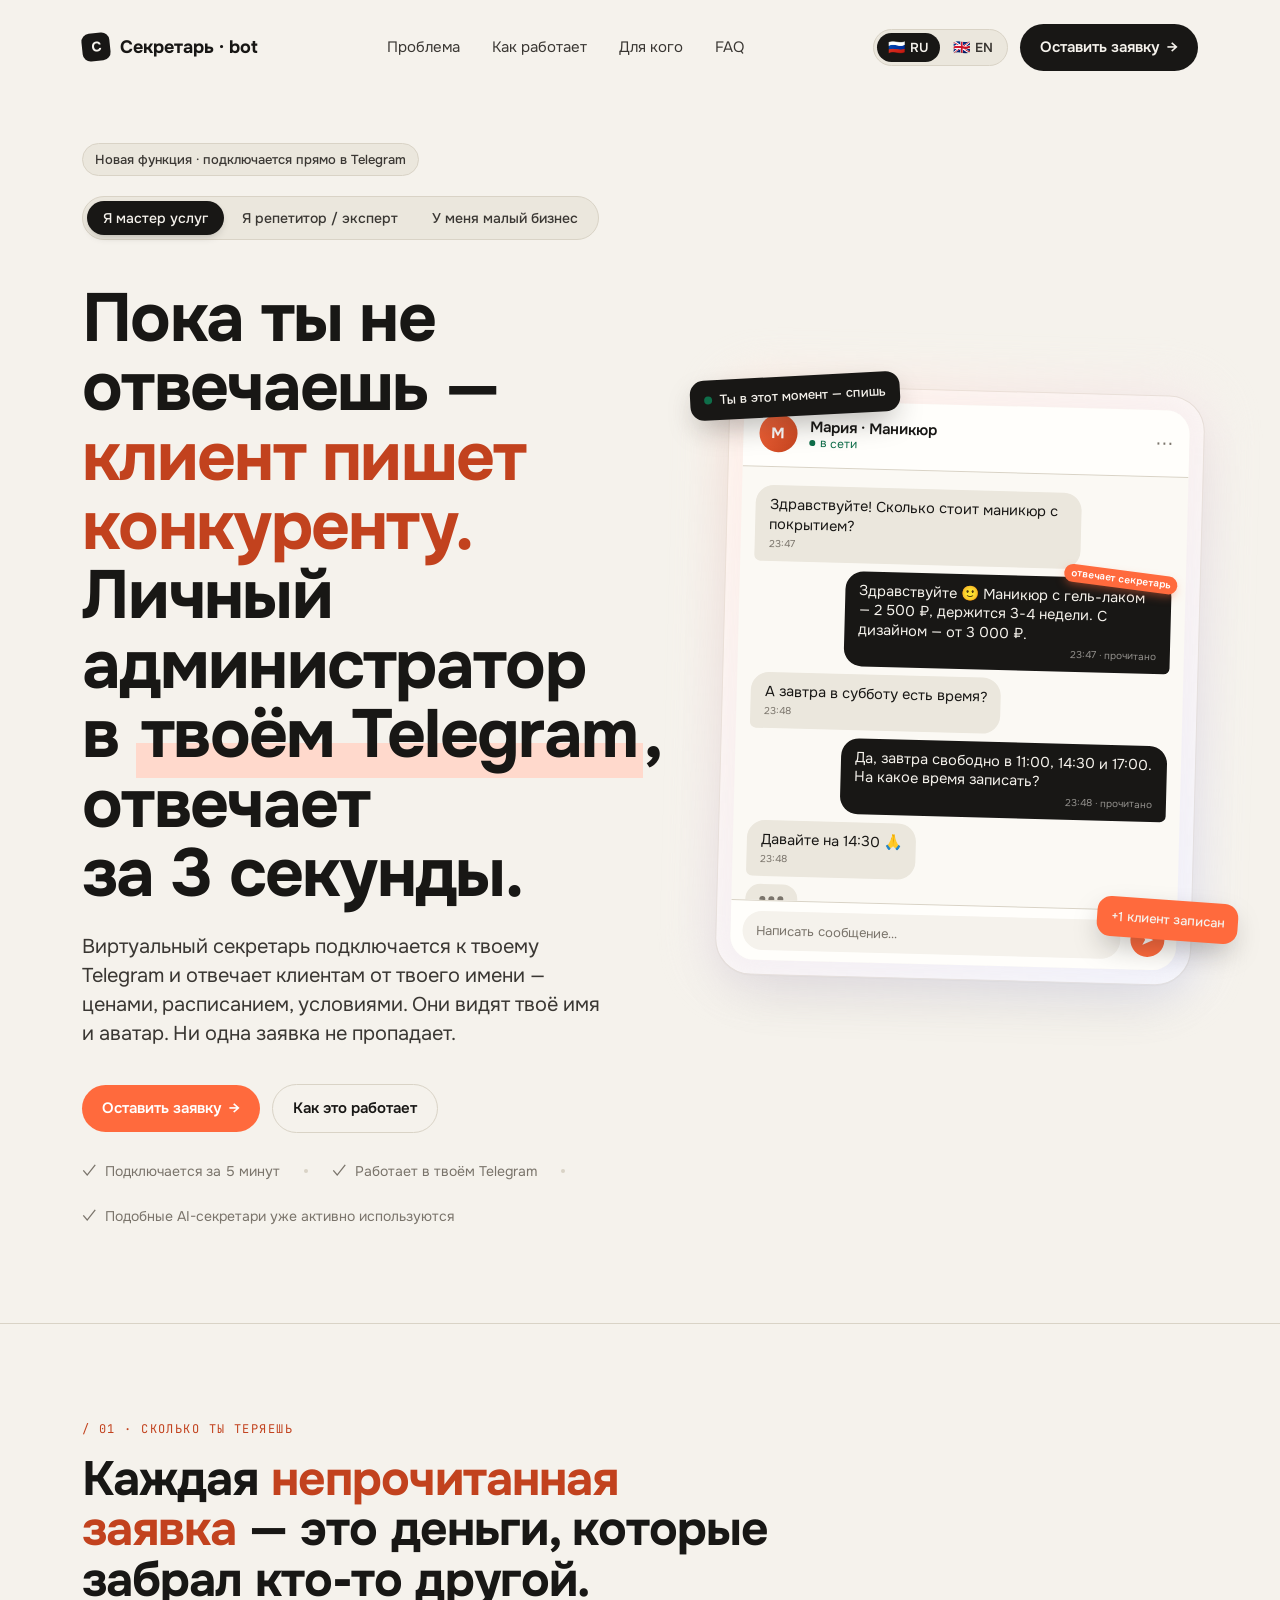
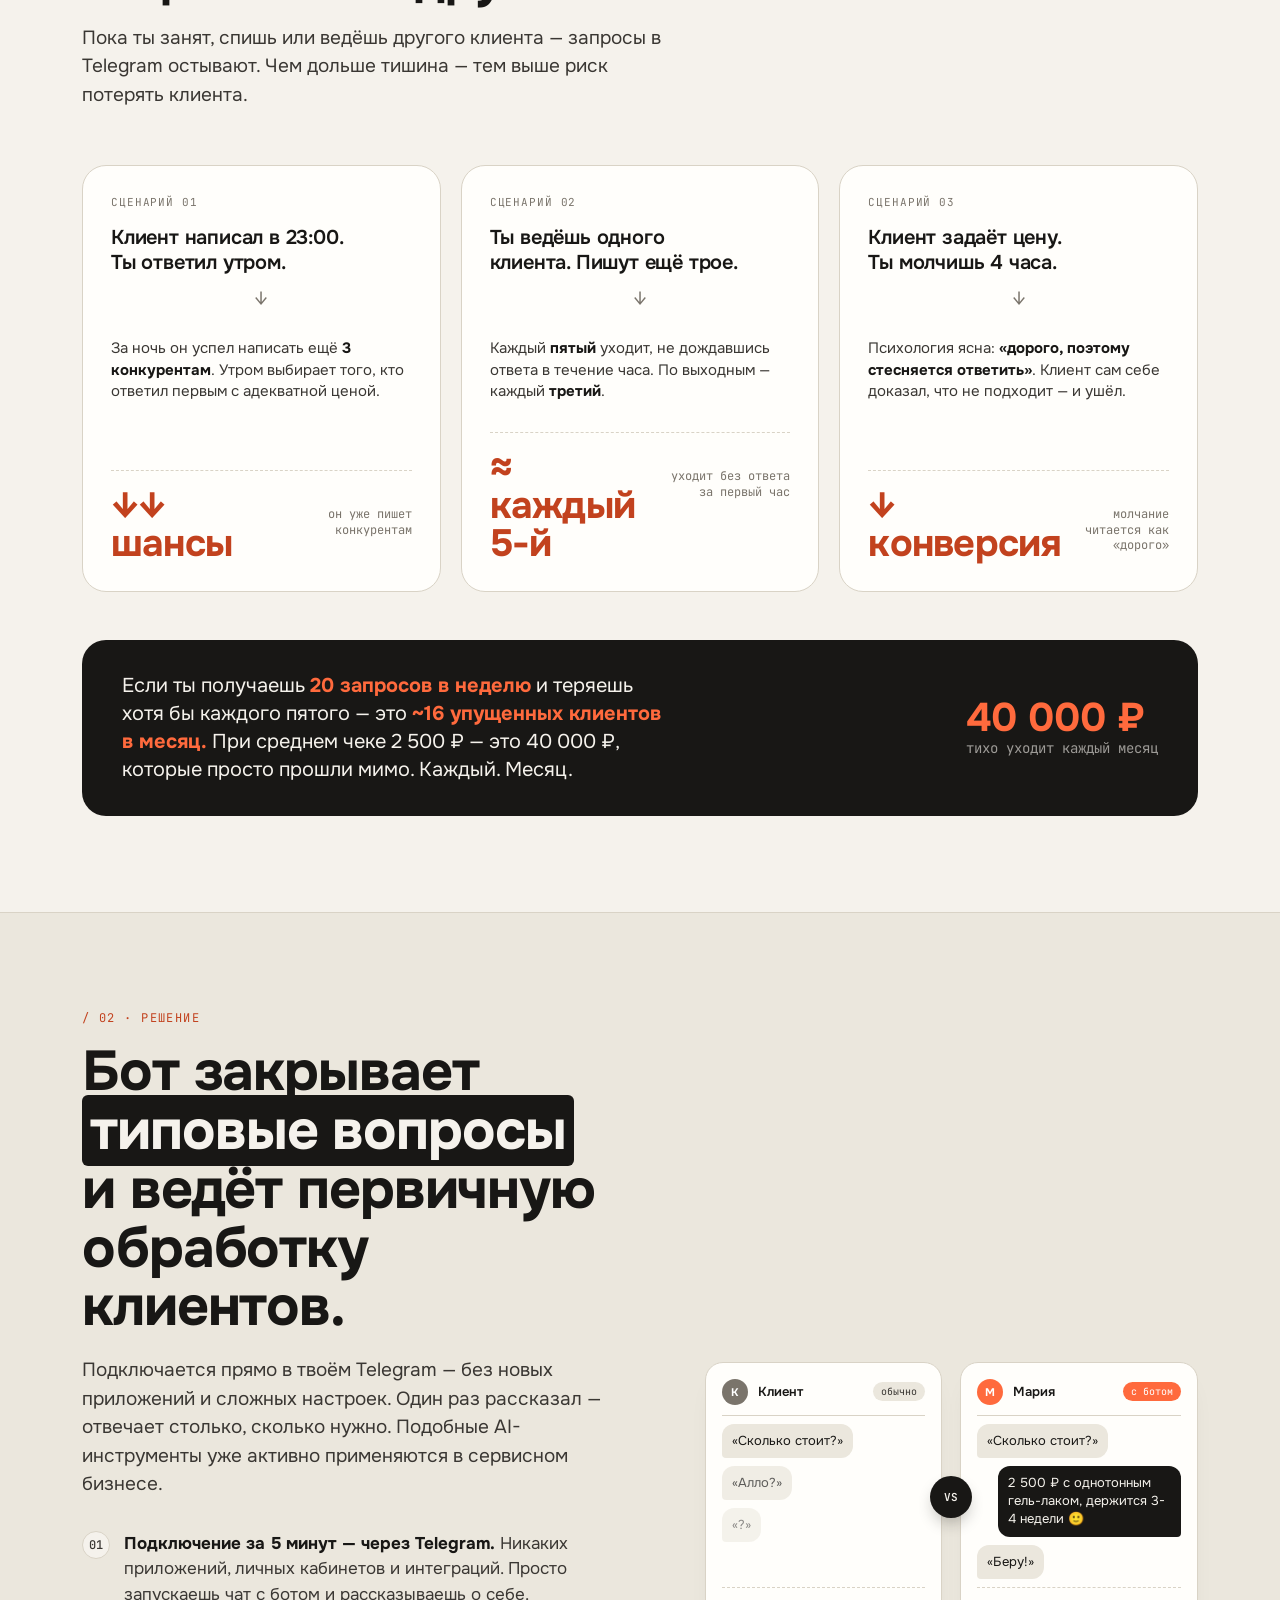
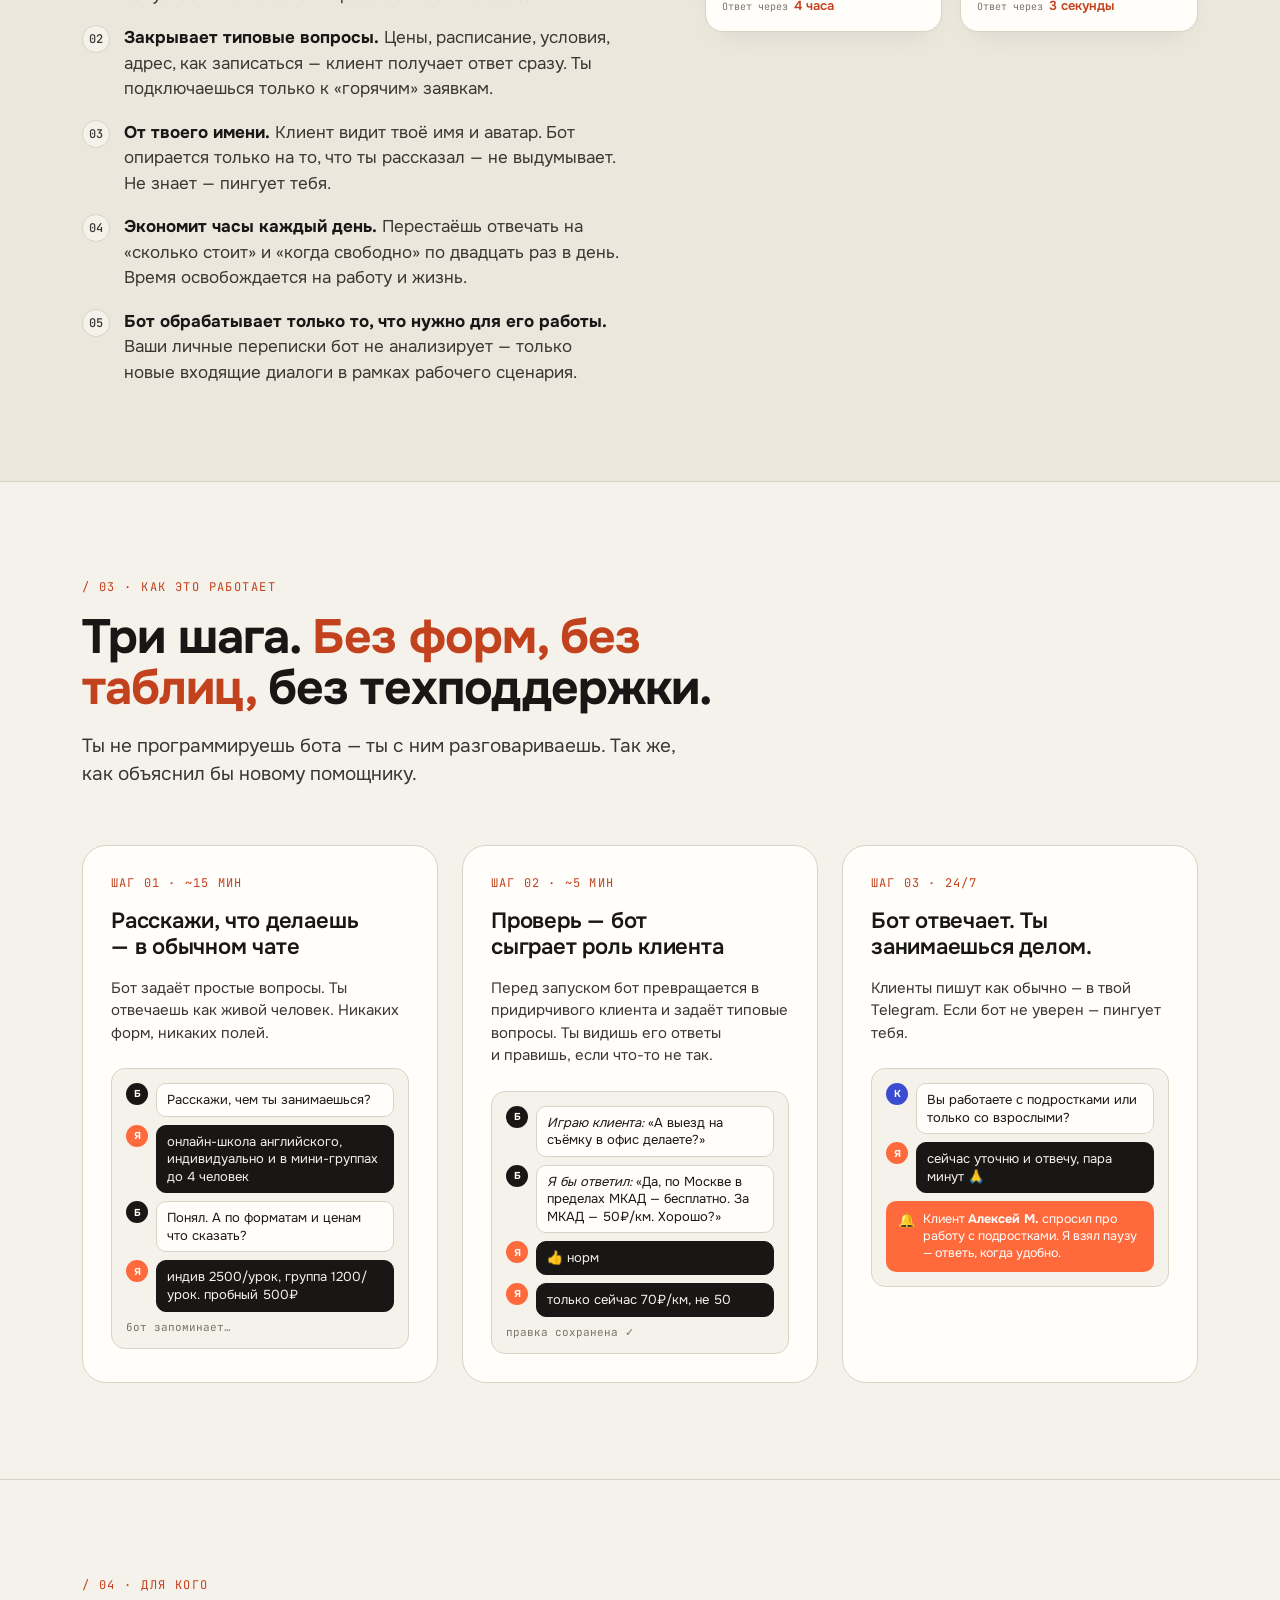
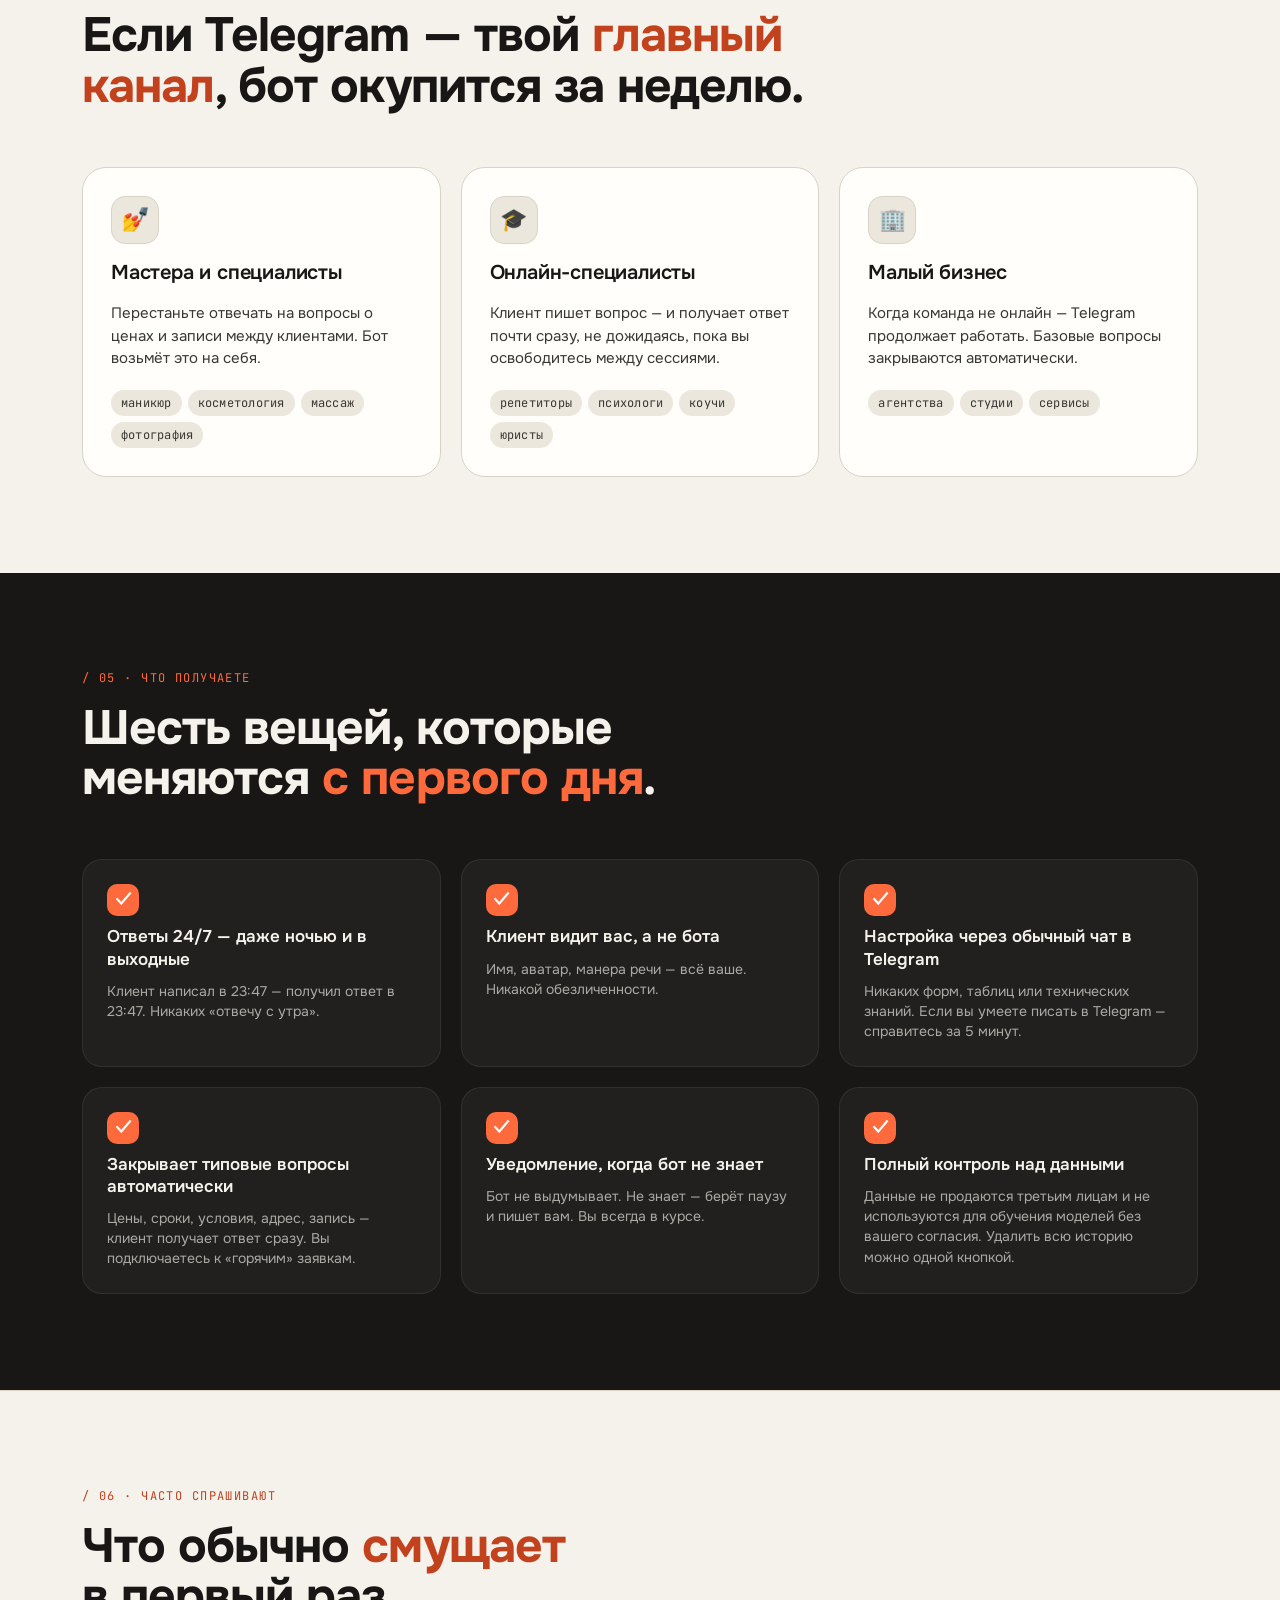
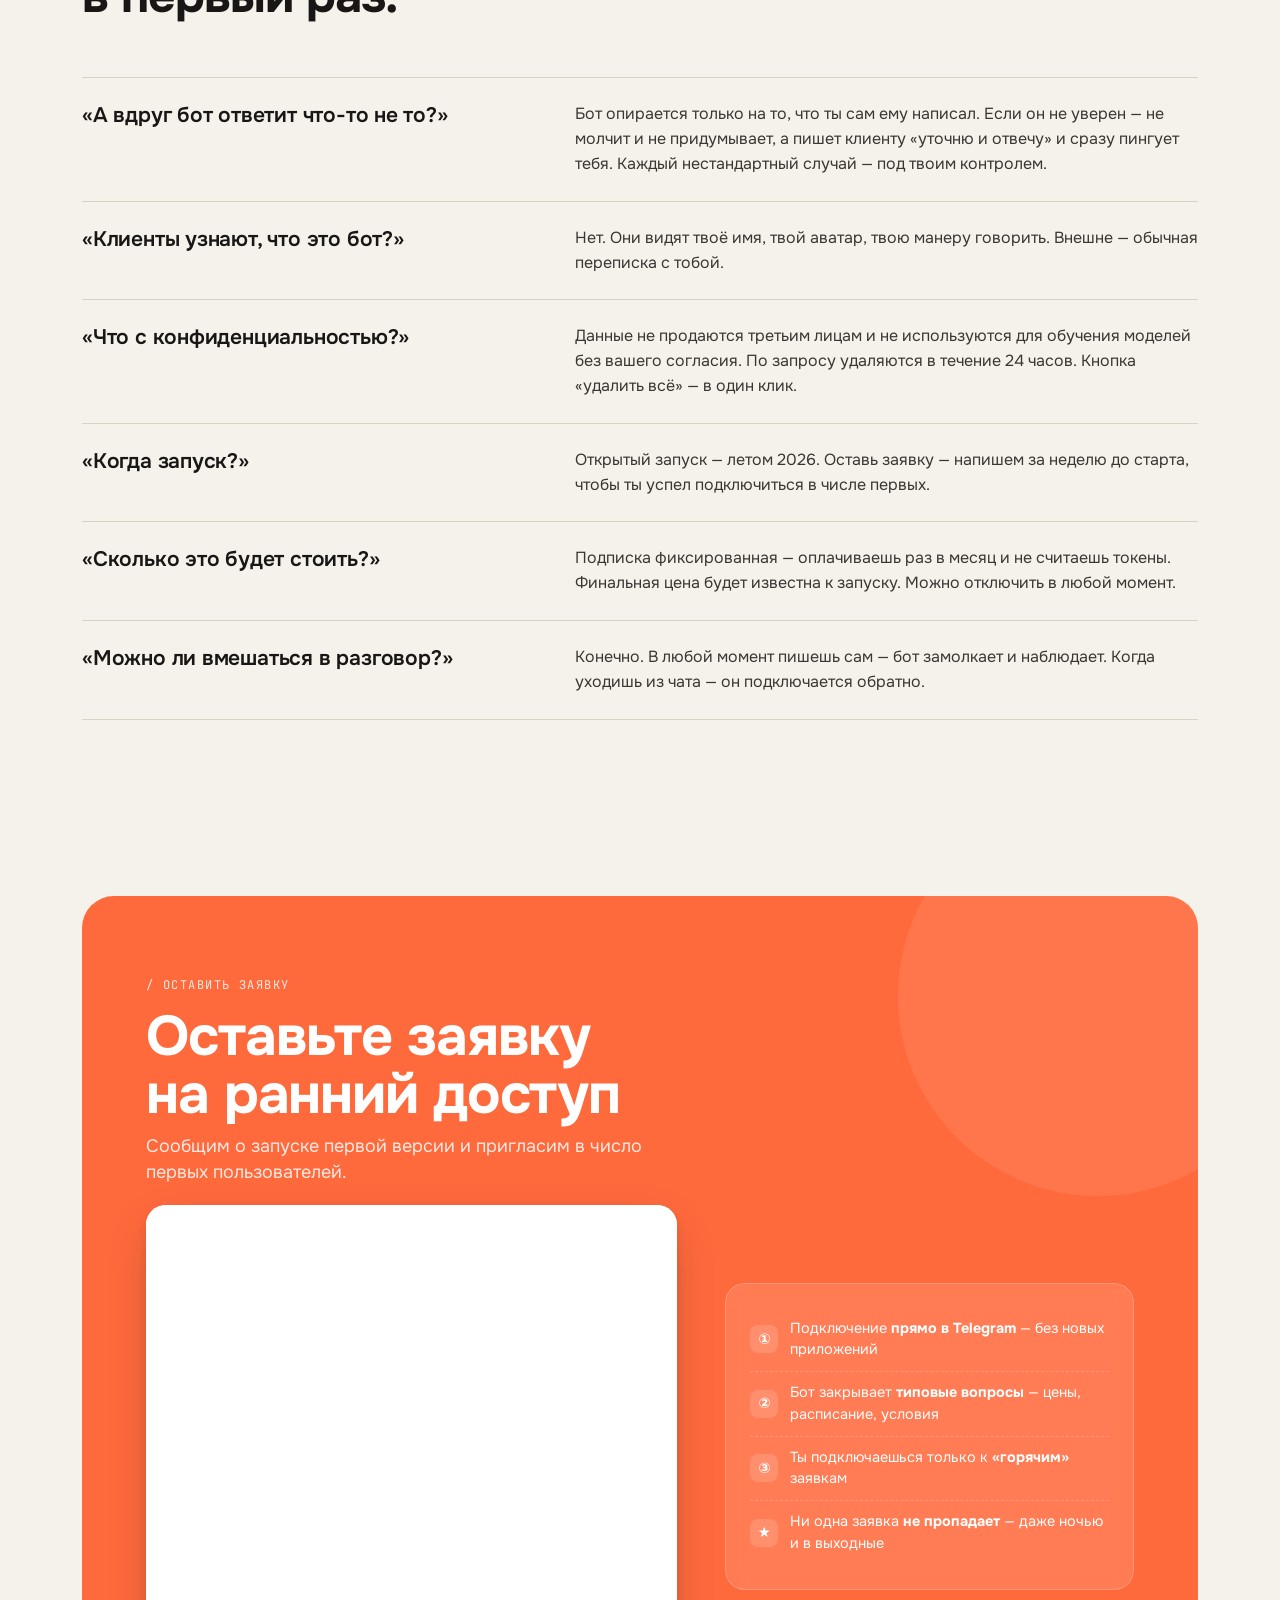
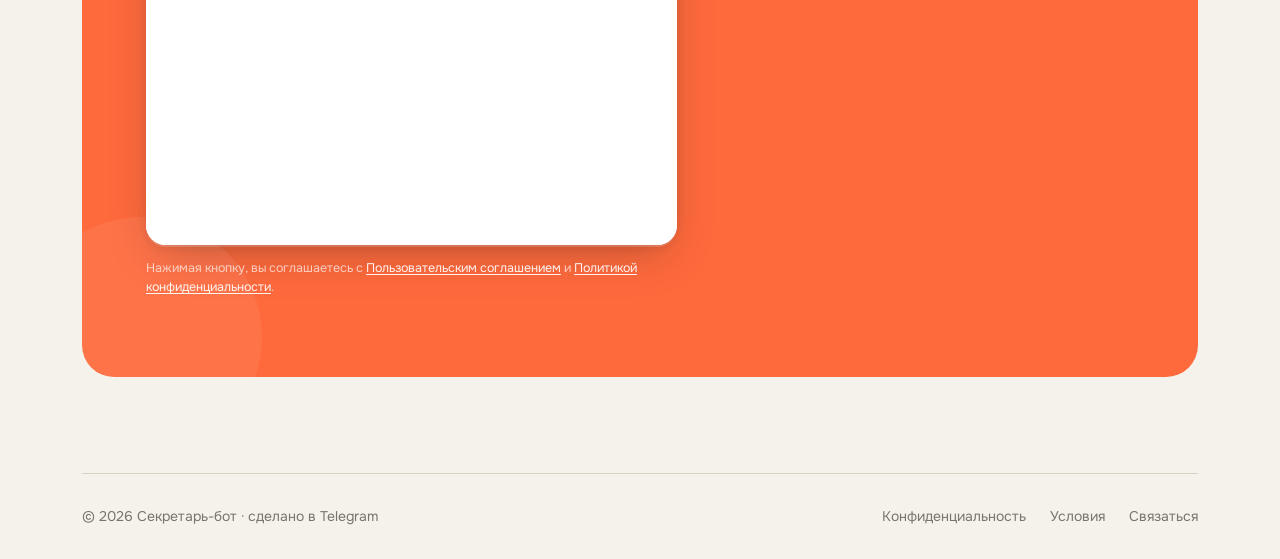
==== commit d6d23285: "Add files via upload" ====
--- a/index.html
+++ b/index.html
@@ -1373,7 +1373,7 @@
       </div>
       <div class="faq">
         <q data-t="faq1Q">Клиенты узнают, что это бот?</q>
-        <p data-t="faq1P">Нет. Они видят твоё имя, твой аватар, твою манеру говорить. Внешне — обычная переписка с тобой. Если хочешь — в настройках можно включить плашку «отвечает помощник».</p>
+        <p data-t="faq1P">Нет. Они видят твоё имя, твой аватар, твою манеру говорить. Внешне — обычная переписка с тобой.</p>
       </div>
       <div class="faq">
         <q data-t="faq2Q">Что с конфиденциальностью?</q>
@@ -1532,7 +1532,7 @@
   faq0Q:'А вдруг бот ответит что-то не то?',
   faq0P:'Бот опирается только на то, что ты сам ему написал. Если он не уверен — не молчит и&#160;не придумывает, а пишет клиенту «уточню и отвечу» и сразу пингует тебя. Каждый нестандартный случай — под твоим контролем.',
   faq1Q:'Клиенты узнают, что это бот?',
-  faq1P:'Нет. Они видят твоё имя, твой аватар, твою манеру говорить. Внешне — обычная переписка с тобой. Если хочешь — в настройках можно включить плашку «отвечает помощник».',
+  faq1P:'Нет. Они видят твоё имя, твой аватар, твою манеру говорить. Внешне — обычная переписка с тобой.',
   faq2Q:'Что с конфиденциальностью?',
   faq2P:'Данные не продаются третьим лицам и не используются для обучения моделей без вашего согласия. По запросу удаляются в течение 24&#160;часов. Кнопка «удалить всё» — в один клик.',
   faq3Q:'Когда запуск?',
@@ -1645,7 +1645,7 @@
   faq0Q:'What if the bot says something wrong?',
   faq0P:"The bot only uses what you've told it. If it's unsure — it doesn't go quiet or make things up. It tells the client “let me check” and immediately pings you. Every edge case stays under your control.",
   faq1Q:"Will clients know it's a bot?",
-  faq1P:"No. They see your name, your avatar, your way of talking. Looks like a normal conversation with you. If you want — you can enable a “replied by assistant” label in settings.",
+  faq1P:"No. They see your name, your avatar, your way of talking. Looks like a normal conversation with you.",
   faq2Q:'What about privacy?',
   faq2P:'Data is never sold to third parties and never used to train models without your consent. Deleted on request within 24 hours. “Delete everything” — one click.',
   faq3Q:'When does it launch?',
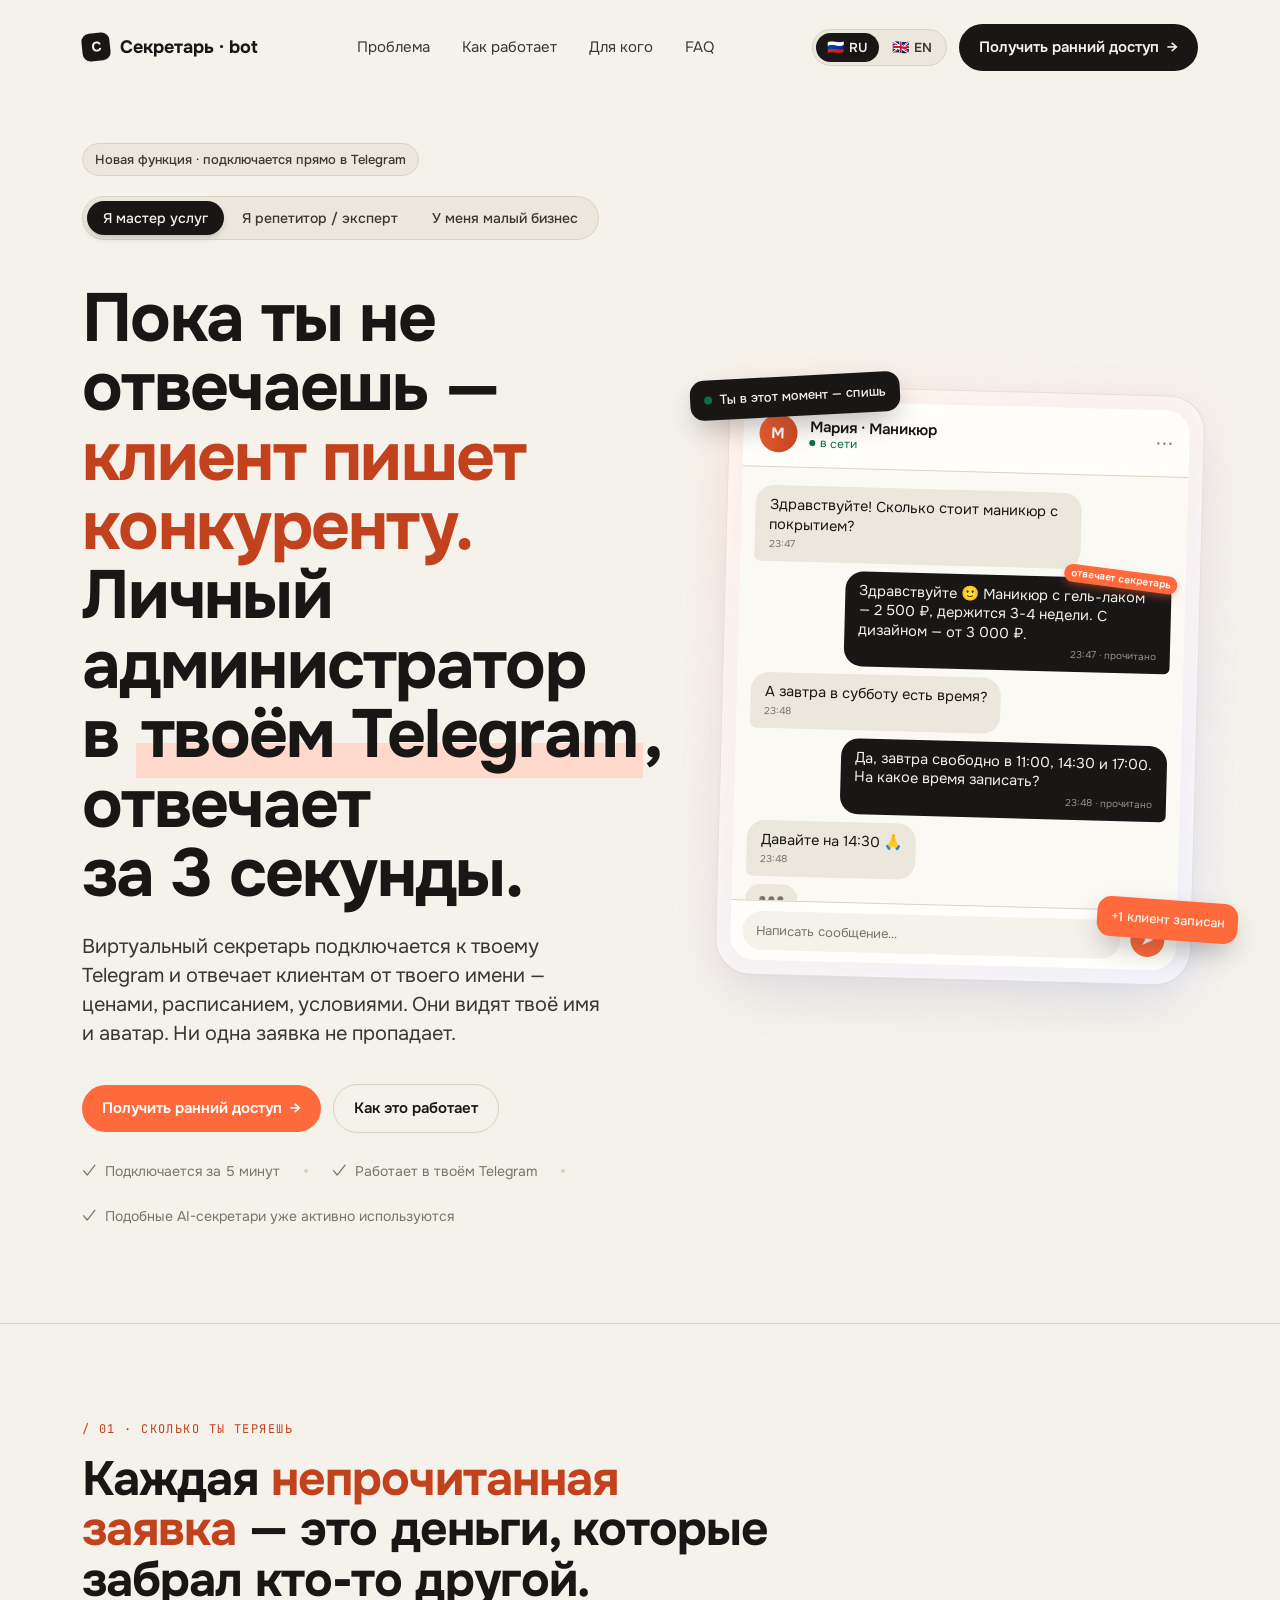
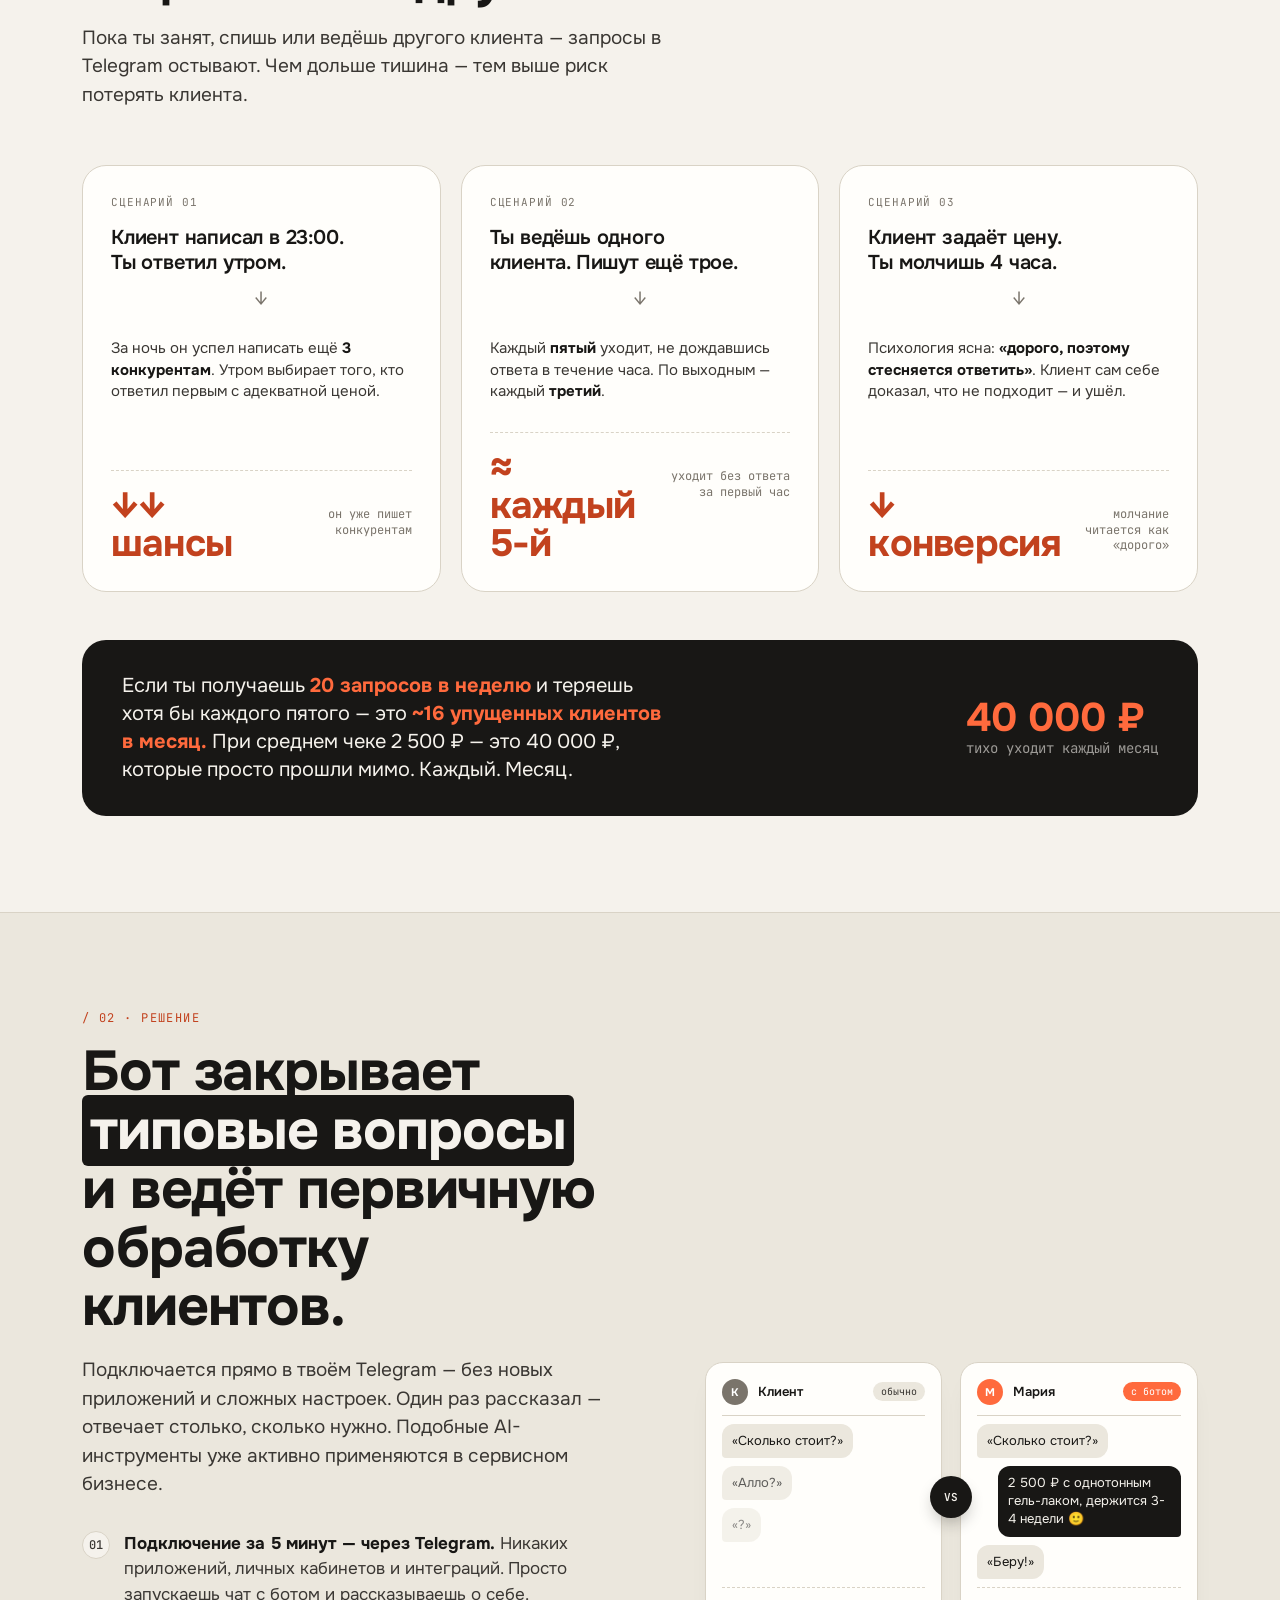
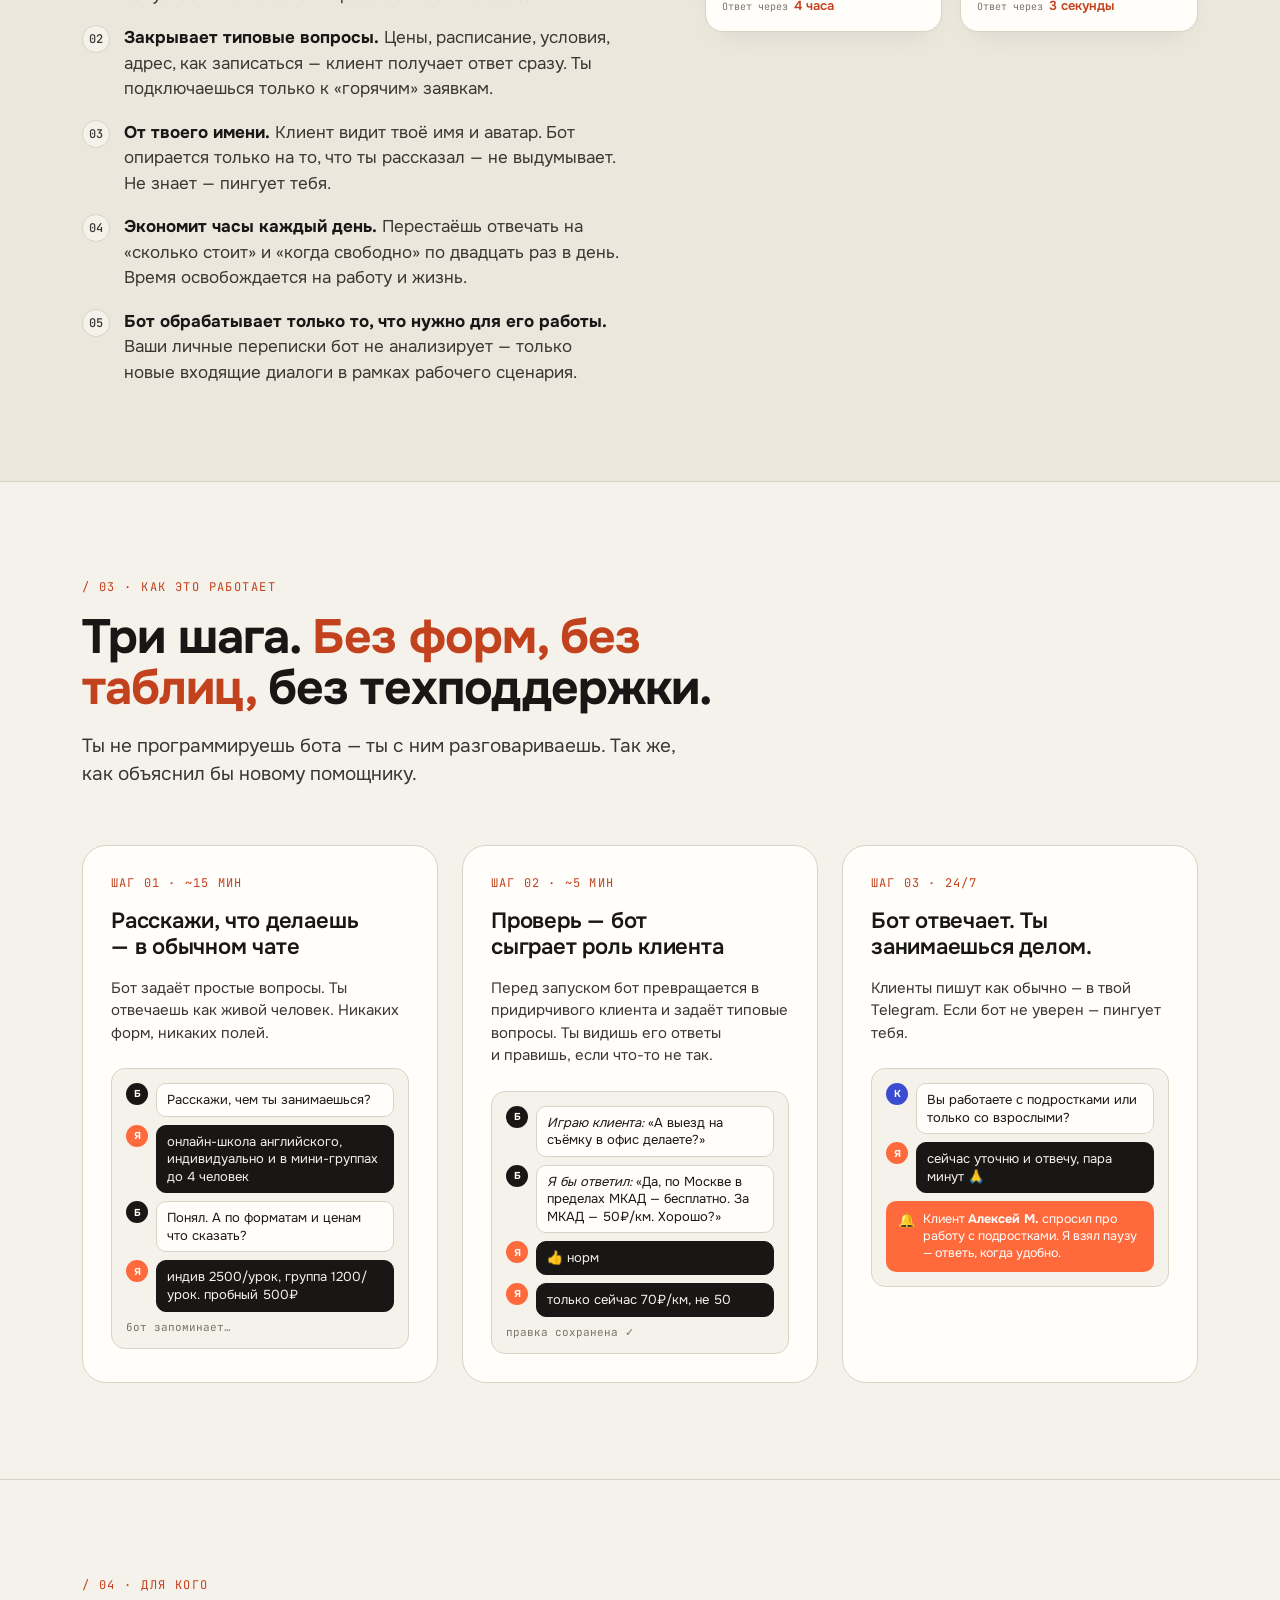
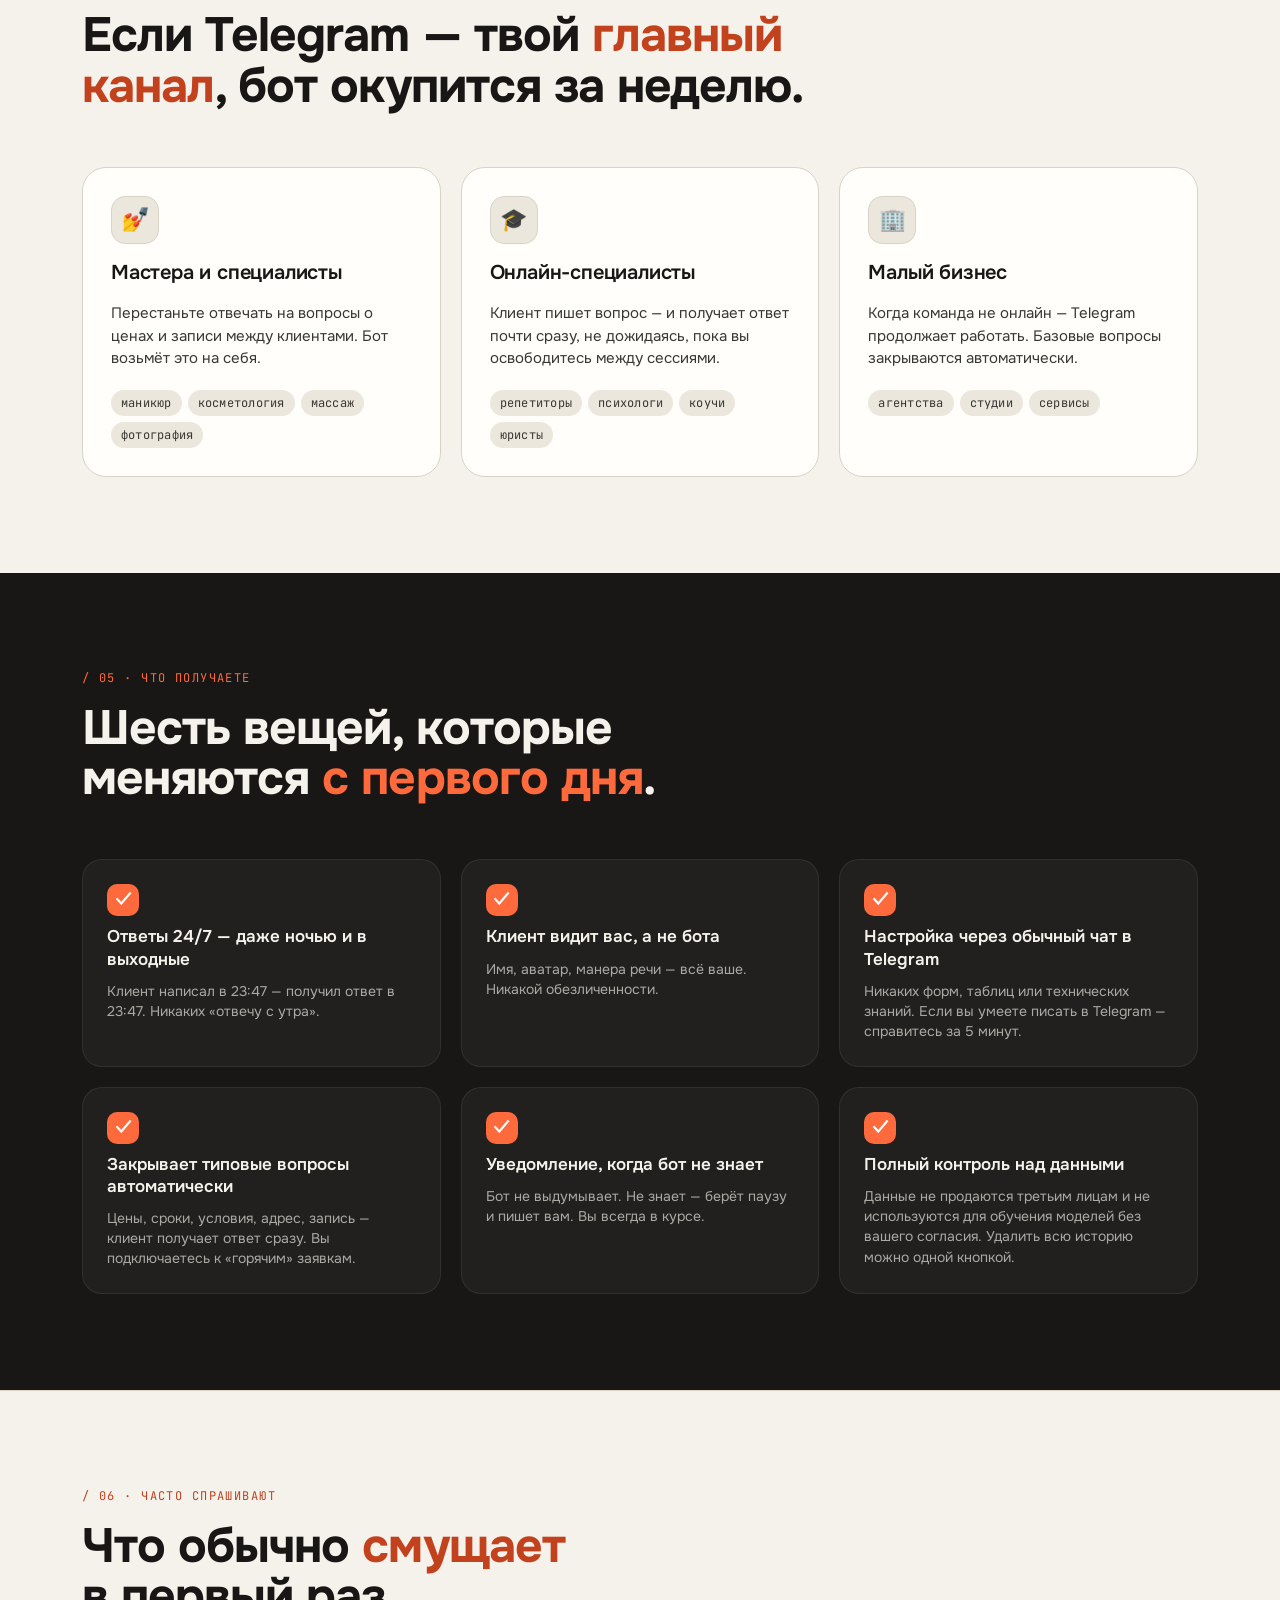
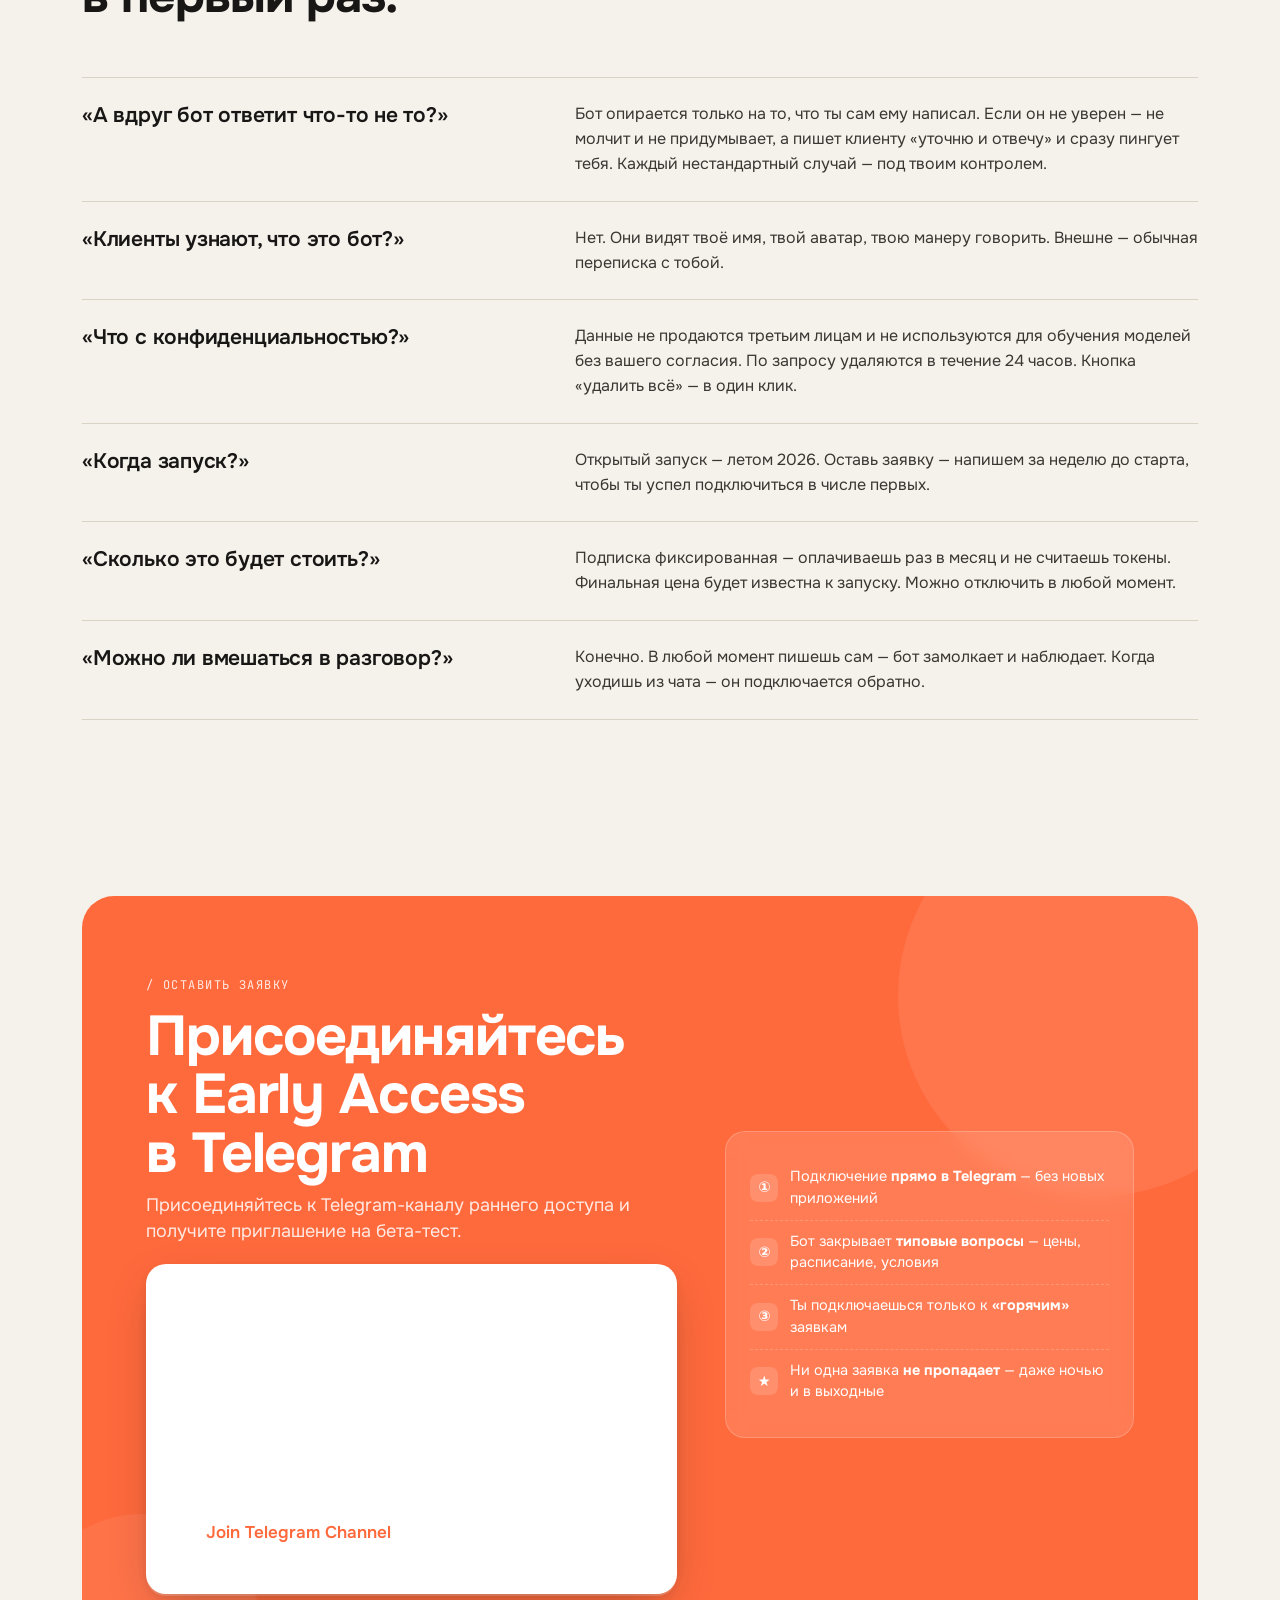
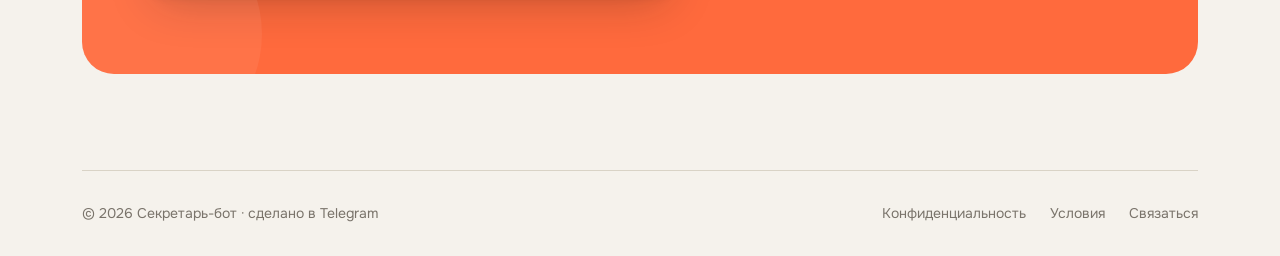
==== commit a99d8667: "Add files via upload" ====
--- a/index.html
+++ b/index.html
@@ -581,7 +581,7 @@
   }
   .yf-consent a:hover{color:#fff}
 
-  /* Waitlist form (legacy, no longer used) */
+  /* Early Access form (legacy, no longer used) */
   .lead-form{display:flex;flex-direction:column;gap:12px;margin-top:8px}
   .lead-form .field-row{display:flex;gap:10px;flex-wrap:wrap}
   .lead-form input,
@@ -1021,7 +1021,7 @@
         <button class="lang-btn"        data-lang="en" onclick="setLang('en')"><span class="lang-flag">&#x1F1EC;&#x1F1E7;</span> EN</button>
       </div>
       <a class="btn btn-primary nav-cta" href="#cta">
-        <span class="nav-cta-full" data-t="navCtaFull">Оставить заявку</span>
+        <span class="nav-cta-full" data-t="navCtaFull">Получить ранний доступ</span>
         <span class="nav-cta-short" data-t="navCtaShort">Заявка</span>
         <span class="arrow">&#8594;</span>
       </a>
@@ -1048,7 +1048,7 @@
       Виртуальный секретарь подключается к твоему Telegram и&nbsp;отвечает клиентам от&nbsp;твоего имени — ценами, расписанием, условиями. Они видят твоё имя и аватар. Ни одна заявка не пропадает.
     </p>
     <div class="hero-ctas">
-      <a class="btn btn-coral" href="#cta" data-t="heroCta1">Оставить заявку <span class="arrow">&#8594;</span></a>
+      <a class="btn btn-coral" href="#cta" data-t="heroCta1">Получить ранний доступ <span class="arrow">&#8594;</span></a>
       <a class="btn btn-ghost" href="#how" data-t="heroCta2">Как это работает</a>
     </div>
     <div class="hero-meta">
@@ -1402,25 +1402,14 @@
     <!-- LEFT: iframe form card -->
     <div class="cta-form-col">
       <div class="kicker" style="color:rgba(255,255,255,.85);margin-bottom:14px" data-t="ctaKicker">/ оставить заявку</div>
-      <h2 data-t="ctaH2">Оставьте заявку<br>на ранний доступ</h2>
-      <p data-t="ctaP">Сообщим о запуске первой версии и пригласим в число первых пользователей.</p>
-
-      <!-- Яндекс Форма — официальный iframe-embed -->
-      <div class="yf-embed">
-        <iframe
-          id="yfIframe"
-          src="https://forms.yandex.ru/u/6a15897084227c08441b37c5/"
-          frameborder="0"
-          scrolling="no"
-          width="100%"
-          height="640"
-          title="Форма заявки на ранний доступ"
-          allow="clipboard-write"
-        ></iframe>
-      </div>
-
-      <div class="yf-consent">
-        <span data-t="ctaConsent">Нажимая кнопку, вы соглашаетесь с <a href="terms.html">Пользовательским соглашением</a> и <a href="privacy.html">Политикой конфиденциальности</a>.</span>
+      <h2 data-t="ctaH2">Присоединяйтесь к Early Access<br>в Telegram</h2>
+      <p data-t="ctaP">Присоединяйтесь к Telegram-каналу раннего доступа и получите приглашение на бета-тест.</p>
+
+      <div class="yf-embed" style="padding:32px">
+        <h3>Join Early Access</h3>
+        <p>Be among the first users of Secretary Bot.</p>
+        <p>Get launch updates, beta access invitations and product news directly in Telegram.</p>
+        <a class="btn btn-coral" href="https://t.me/YOUR_CHANNEL" target="_blank" rel="noopener">Join Telegram Channel</a>
       </div>
     </div>
 
@@ -1443,10 +1432,10 @@
   pageTitle:'Секретарь-бот — отвечает клиентам в Telegram твоими словами',
   logoText:'Секретарь&#160;&#183;&#160;bot',
   navProblem:'Проблема', navHow:'Как работает', navWho:'Для&#160;кого', navFaq:'FAQ',
-  navCtaFull:'Оставить заявку', navCtaShort:'Заявка',
+  navCtaFull:'Получить ранний доступ', navCtaShort:'Заявка',
   eyebrow:'Новая функция &middot; подключается прямо&#160;в&#160;Telegram',
   audMaster:'Я мастер услуг', audTutor:'Я репетитор / эксперт', audBiz:'У меня малый бизнес',
-  heroCta1:'Оставить заявку <span class="arrow">&#8594;</span>',
+  heroCta1:'Получить ранний доступ <span class="arrow">&#8594;</span>',
   heroCta2:'Как это работает',
   heroMeta0:'&#10003;&#160; Подключается за 5&#160;минут',
   heroMeta1:'&#10003;&#160; Работает в твоём&#160;Telegram',
@@ -1542,8 +1531,8 @@
   faq5Q:'Можно ли вмешаться в разговор?',
   faq5P:'Конечно. В любой момент пишешь сам — бот замолкает и наблюдает. Когда уходишь из чата — он подключается обратно.',
   ctaKicker:'/ оставить заявку',
-  ctaH2:'Оставьте заявку<br>на ранний доступ',
-  ctaP:'Сообщим о запуске первой версии и пригласим в число первых пользователей.',
+  ctaH2:'Присоединяйтесь к Early Access<br>в Telegram',
+  ctaP:'Присоединяйтесь к Telegram-каналу раннего доступа и получите приглашение на бета-тест.',
   ctaConsent:'Нажимая кнопку, вы соглашаетесь с <a href="terms.html">Пользовательским соглашением</a> и <a href="privacy.html">Политикой конфиденциальности</a>.',
   ctaItem0:'Подключение <b>прямо в Telegram</b> — без новых приложений',
   ctaItem1:'Бот закрывает <b>типовые вопросы</b> — цены, расписание, условия',
@@ -1556,10 +1545,10 @@
   pageTitle:'Secretary·bot — answers your Telegram clients in your own words',
   logoText:'Secretary&#160;&#183;&#160;bot',
   navProblem:'Problem', navHow:'How it works', navWho:"Who it's for", navFaq:'FAQ',
-  navCtaFull:'Join waitlist', navCtaShort:'Waitlist',
+  navCtaFull:'Join Early Access', navCtaShort:'Early Access',
   eyebrow:'Now live &middot; connects right inside Telegram',
   audMaster:"I'm a service pro", audTutor:"I'm a tutor / expert", audBiz:"I run a small biz",
-  heroCta1:'Join waitlist <span class="arrow">&#8594;</span>',
+  heroCta1:'Join Early Access <span class="arrow">&#8594;</span>',
   heroCta2:'How it works',
   heroMeta0:'&#10003;&#160; Connect in 5 minutes',
   heroMeta1:'&#10003;&#160; Works inside your Telegram',
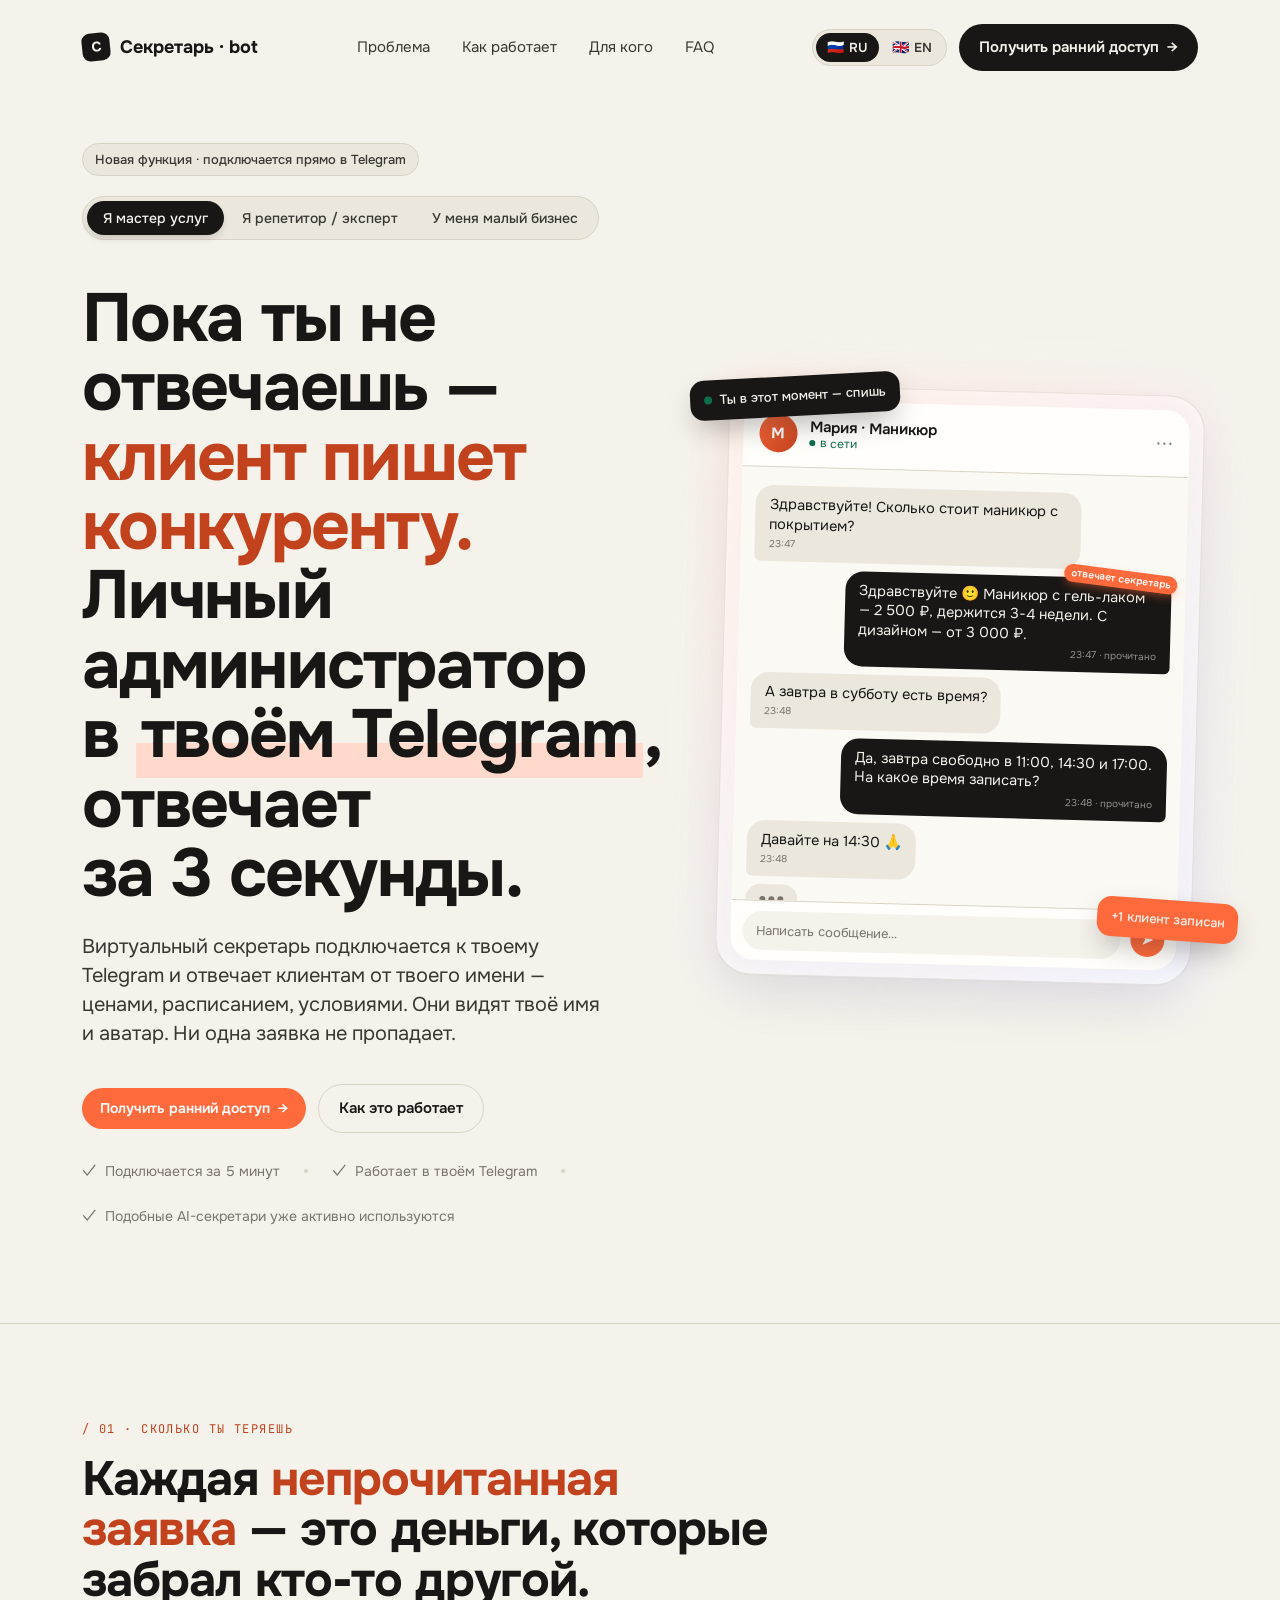
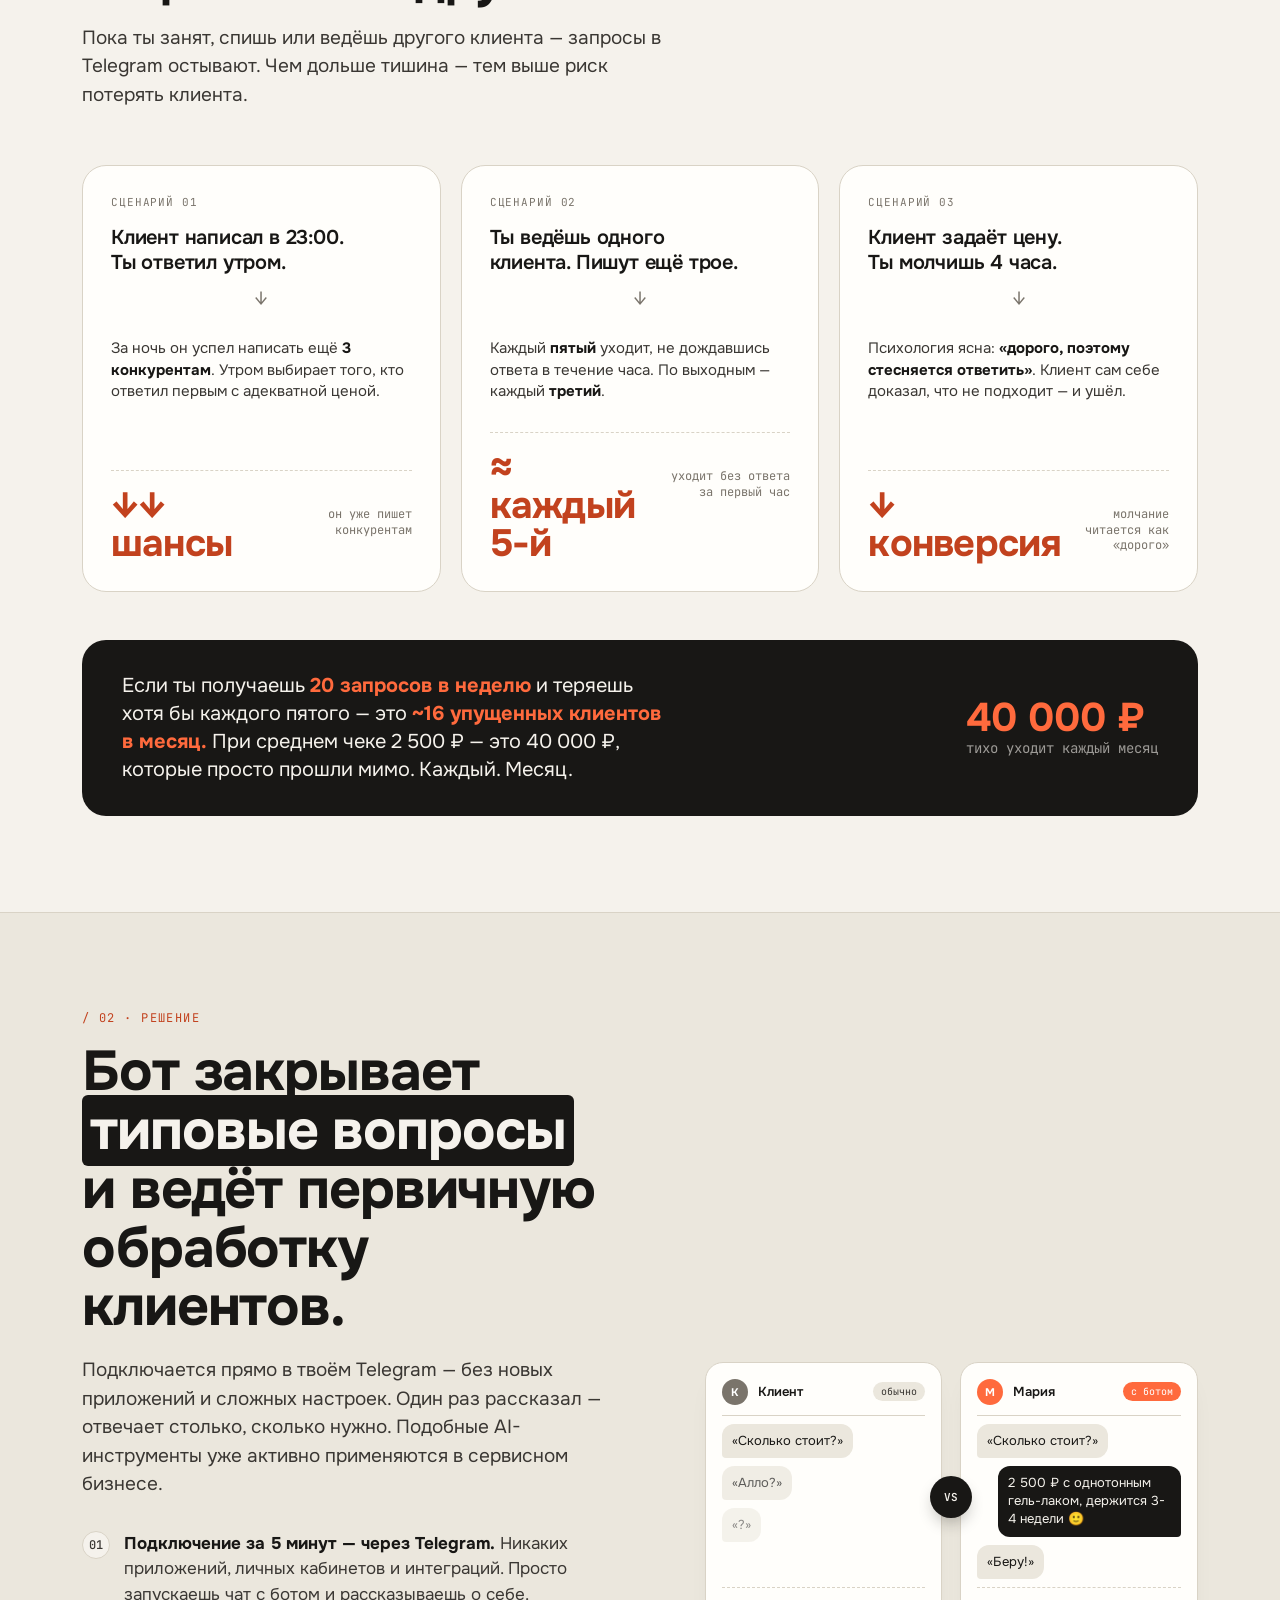
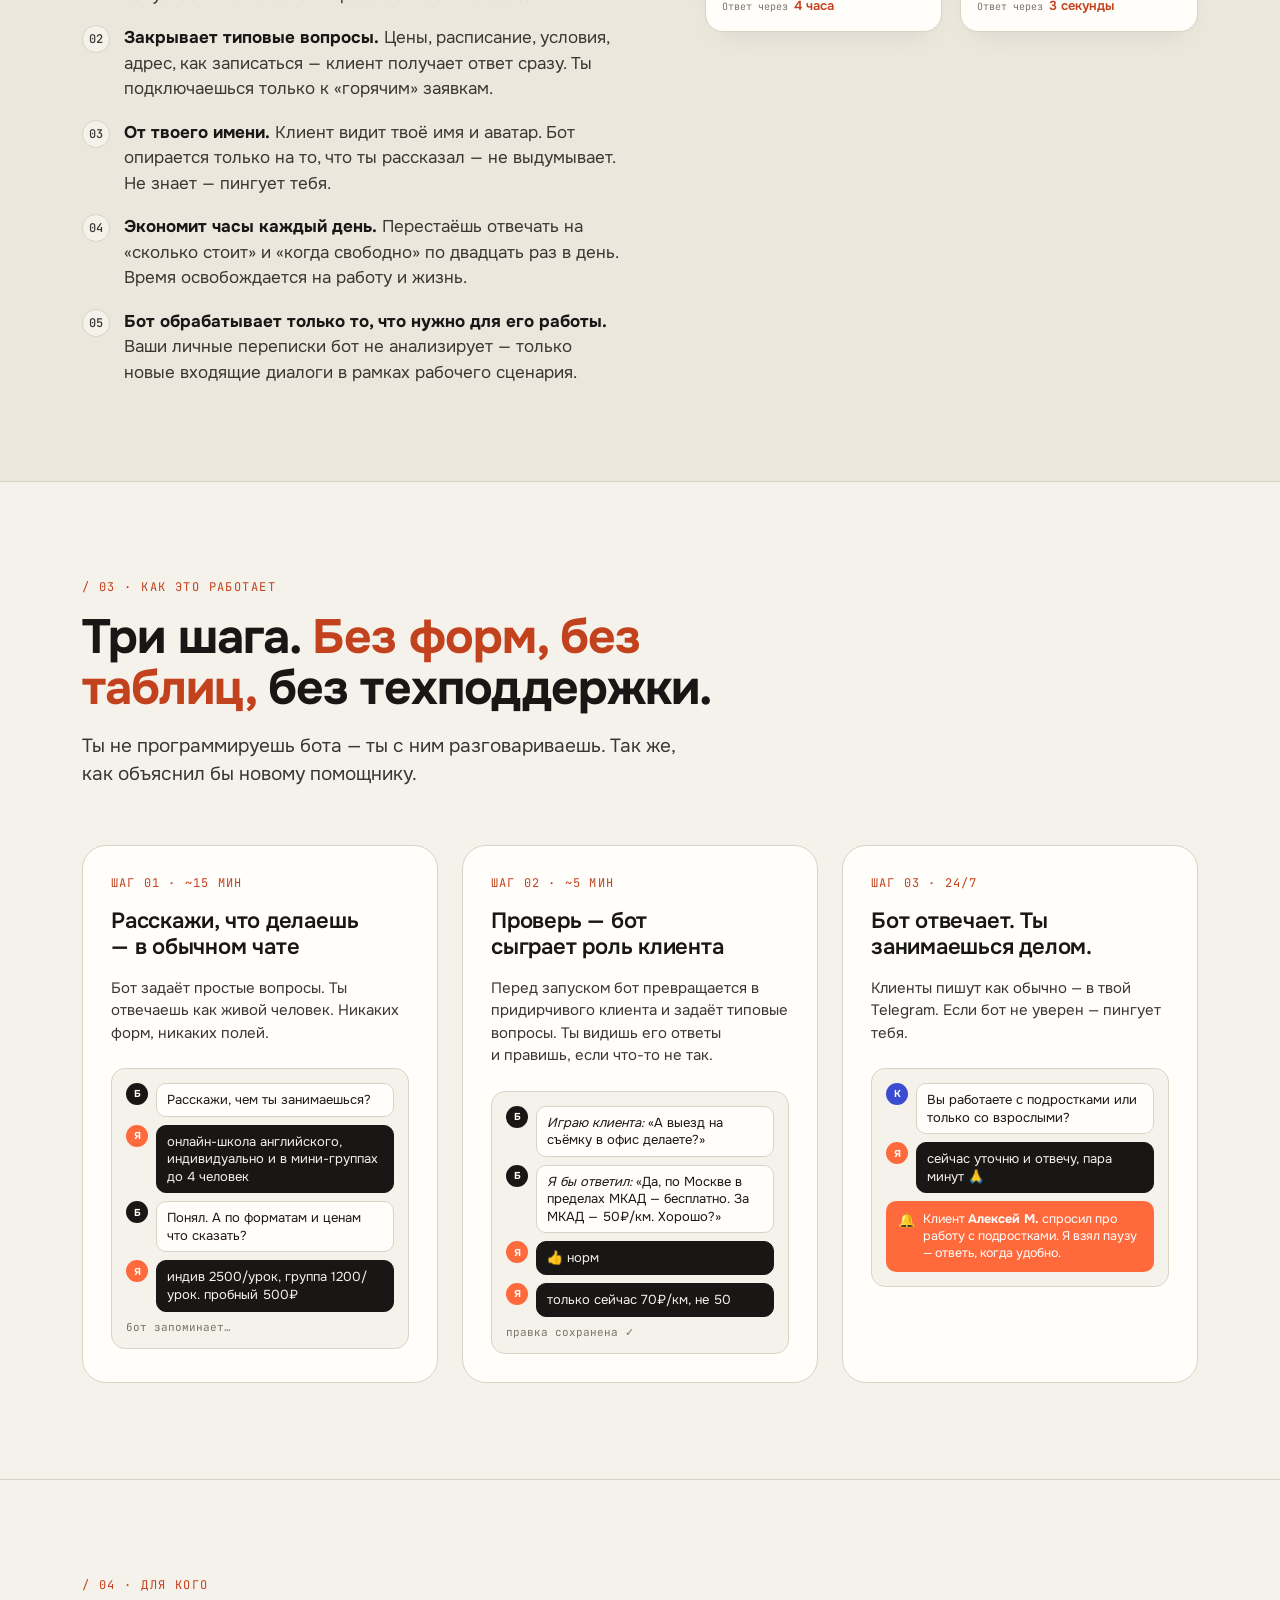
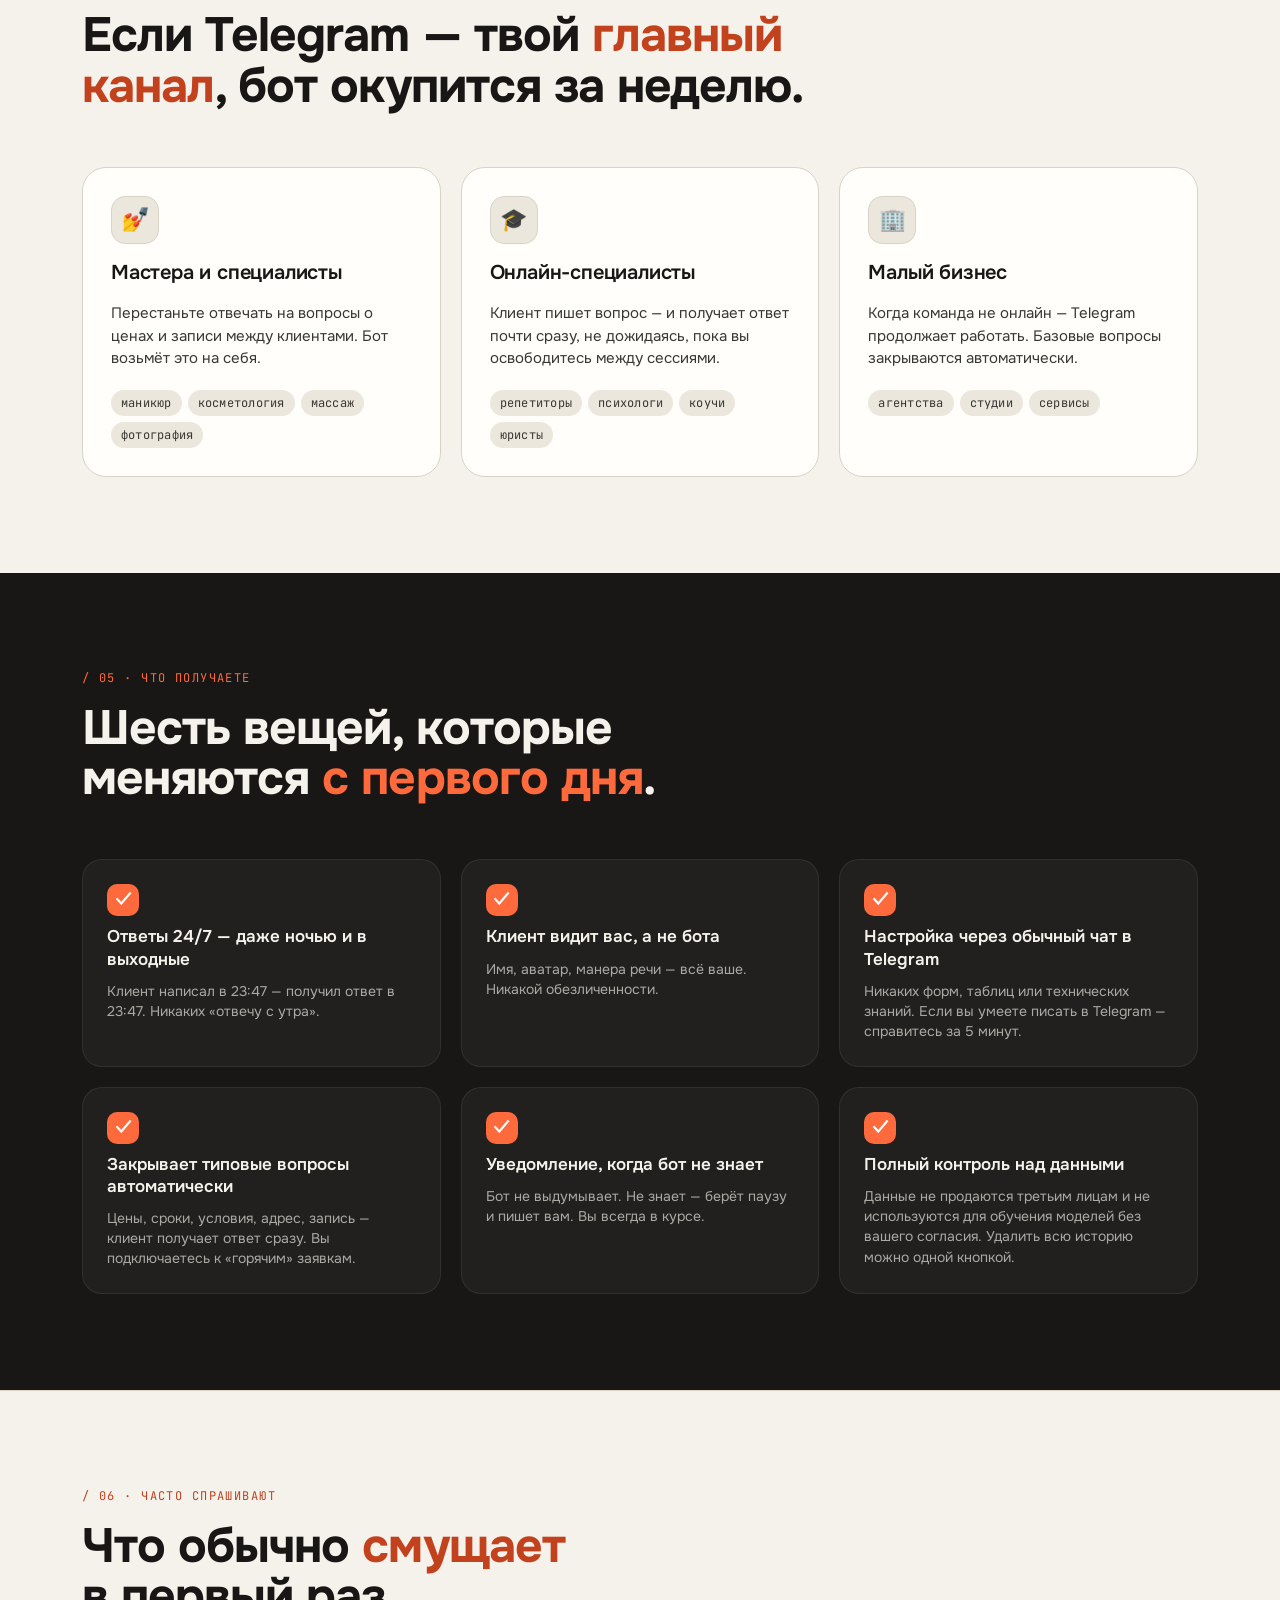
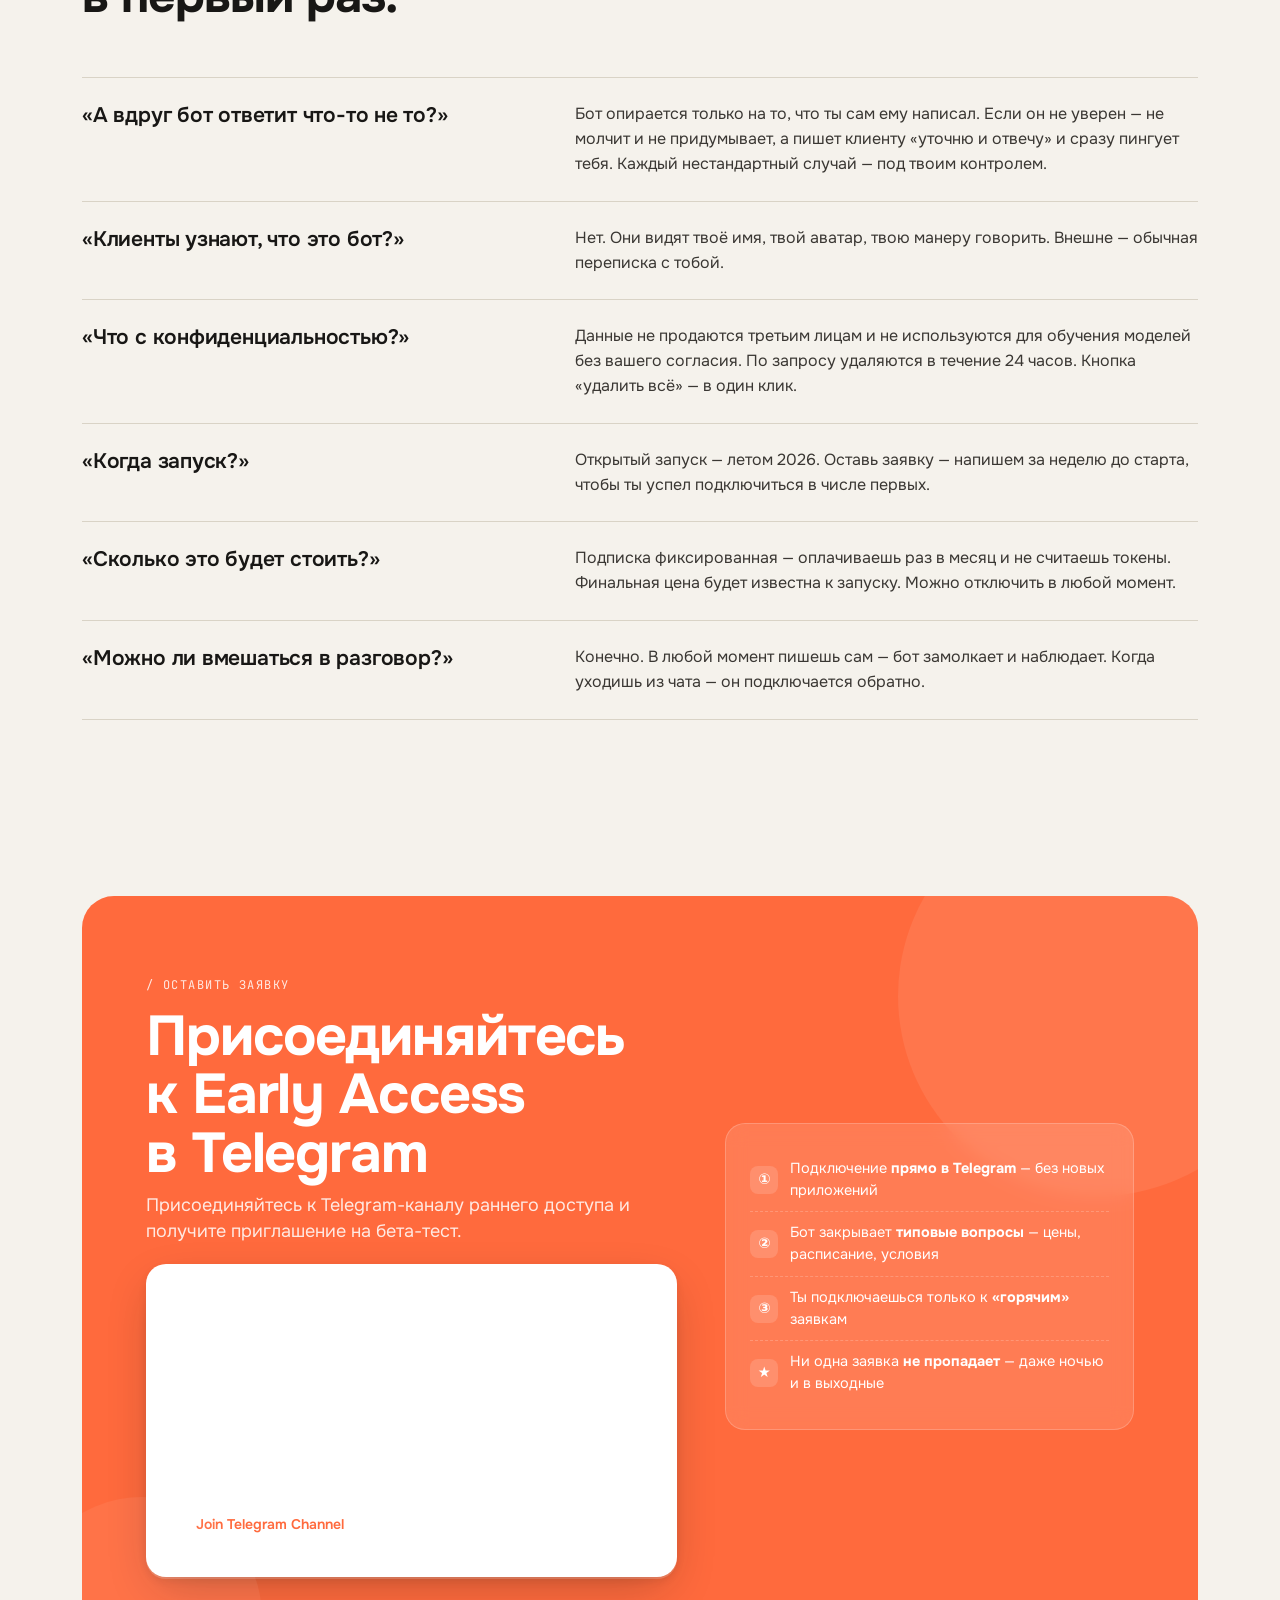
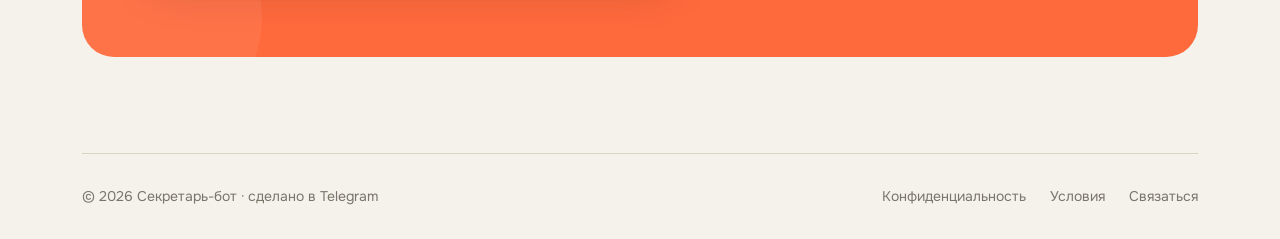
==== commit 0b48faff: "Add files via upload" ====
--- a/index.html
+++ b/index.html
@@ -1048,7 +1048,7 @@
       Виртуальный секретарь подключается к твоему Telegram и&nbsp;отвечает клиентам от&nbsp;твоего имени — ценами, расписанием, условиями. Они видят твоё имя и аватар. Ни одна заявка не пропадает.
     </p>
     <div class="hero-ctas">
-      <a class="btn btn-coral" href="#cta" data-t="heroCta1">Получить ранний доступ <span class="arrow">&#8594;</span></a>
+      <a class="btn btn-coral" style="padding:10px 18px;font-size:14px;width:auto;display:inline-flex" href="#cta" data-t="heroCta1">Получить ранний доступ <span class="arrow">&#8594;</span></a>
       <a class="btn btn-ghost" href="#how" data-t="heroCta2">Как это работает</a>
     </div>
     <div class="hero-meta">
@@ -1409,7 +1409,7 @@
         <h3>Join Early Access</h3>
         <p>Be among the first users of Secretary Bot.</p>
         <p>Get launch updates, beta access invitations and product news directly in Telegram.</p>
-        <a class="btn btn-coral" href="https://t.me/YOUR_CHANNEL" target="_blank" rel="noopener">Join Telegram Channel</a>
+        <a class="btn btn-coral" style="padding:10px 18px;font-size:14px;width:auto;display:inline-flex" href="https://t.me/+hn2-lQeRA0phZDcy" target="_blank" rel="noopener">Join Telegram Channel</a>
       </div>
     </div>
 
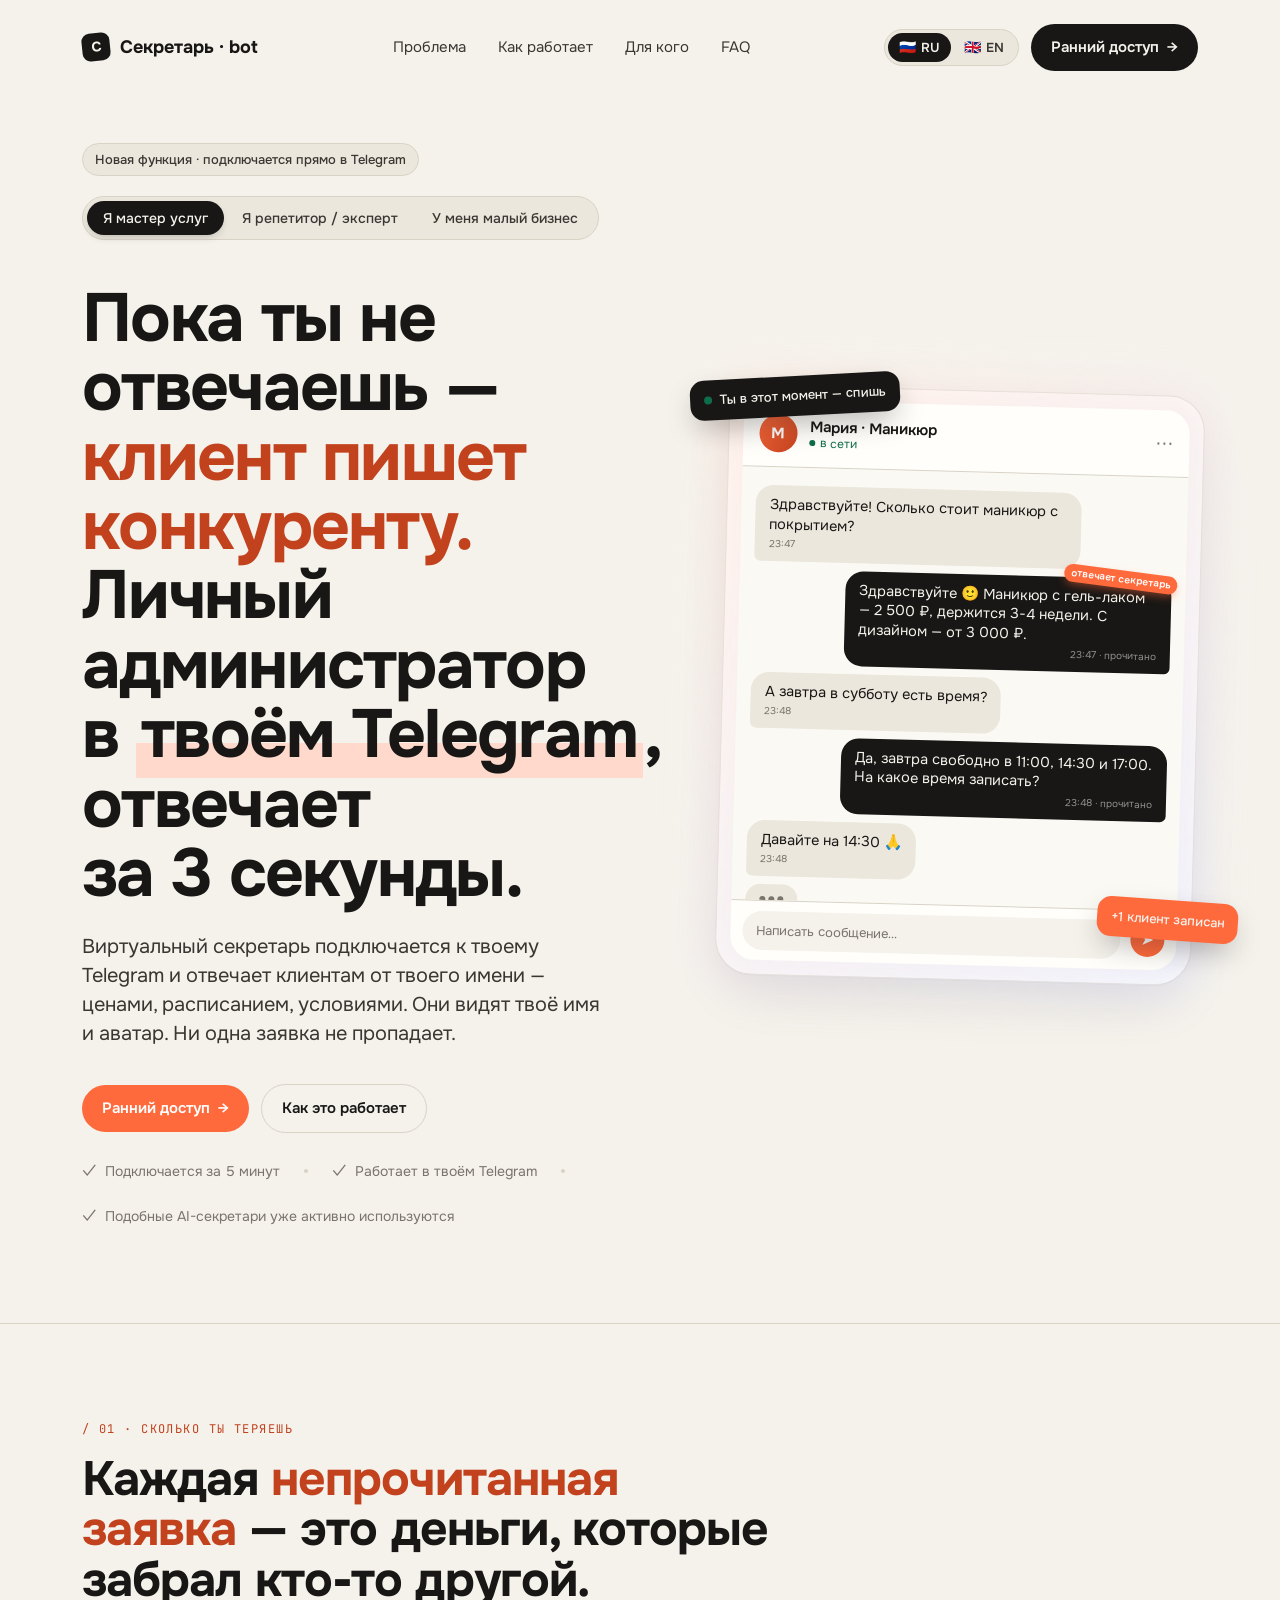
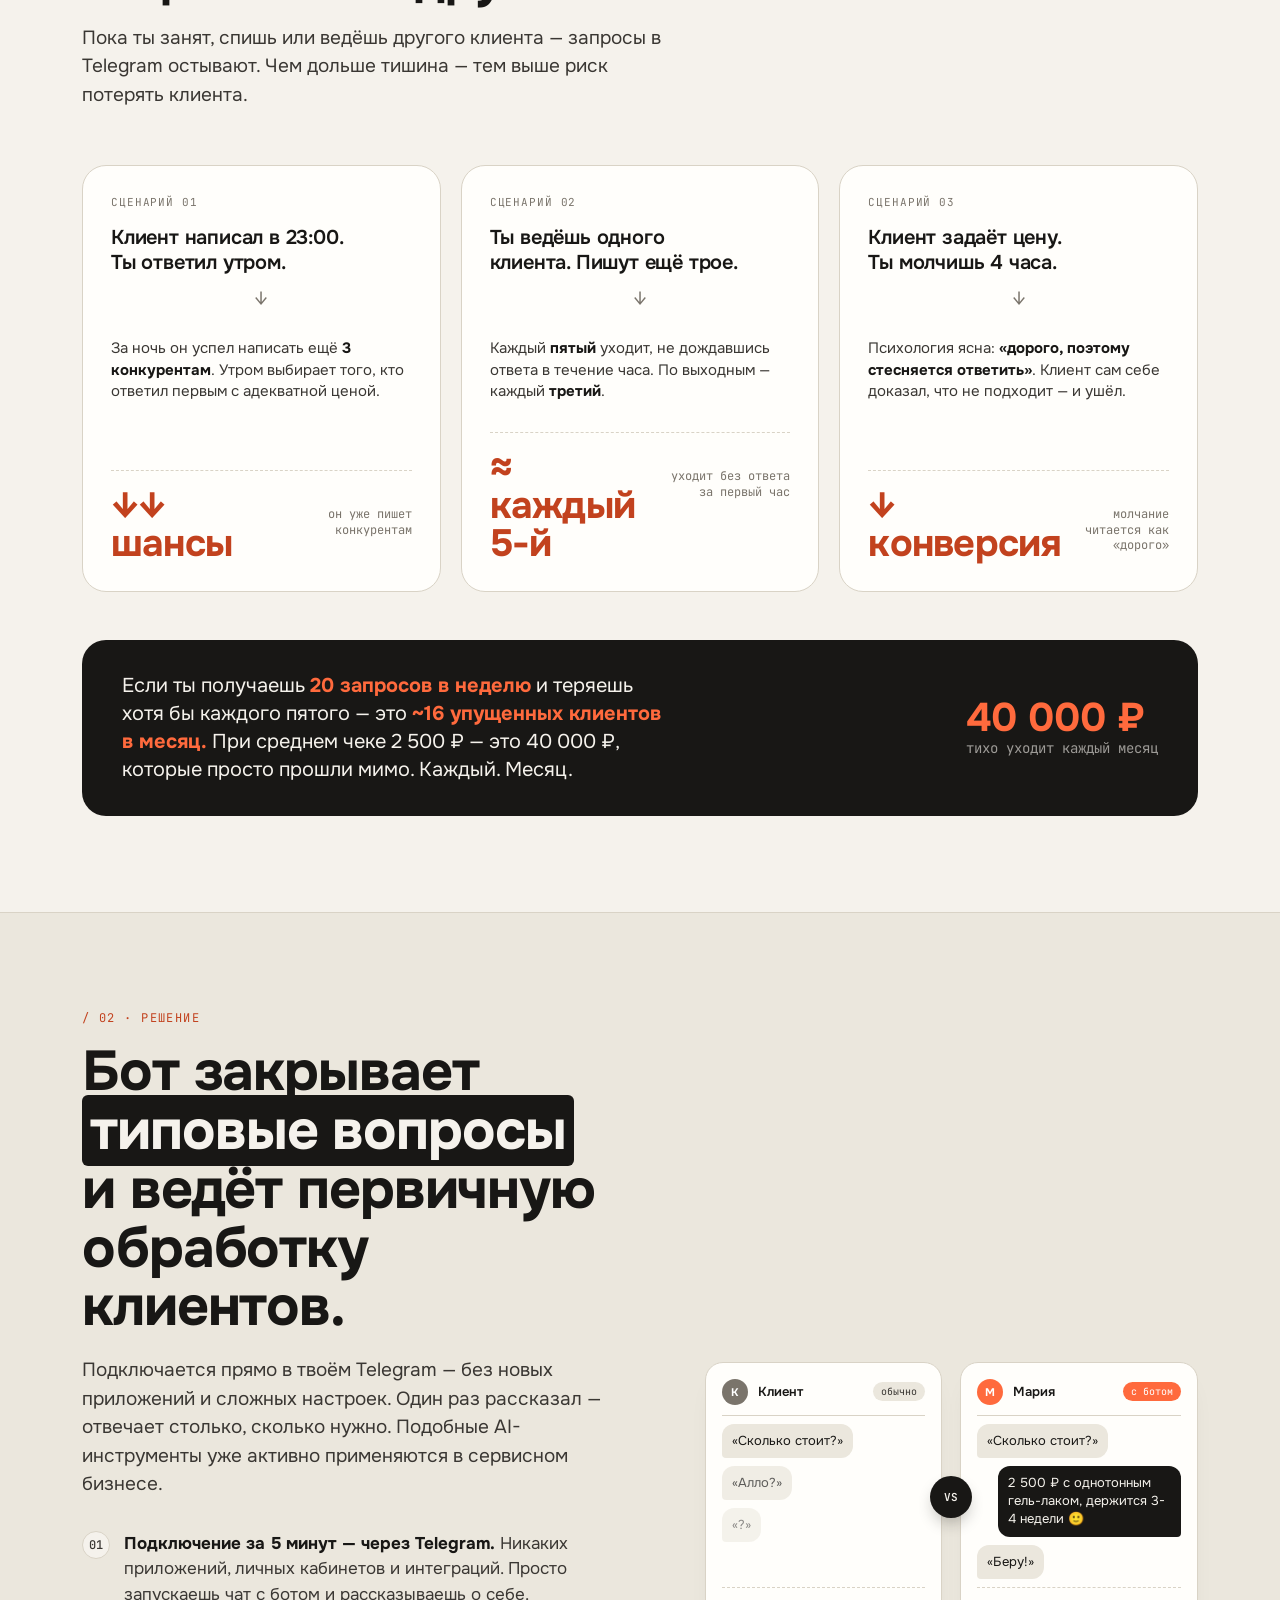
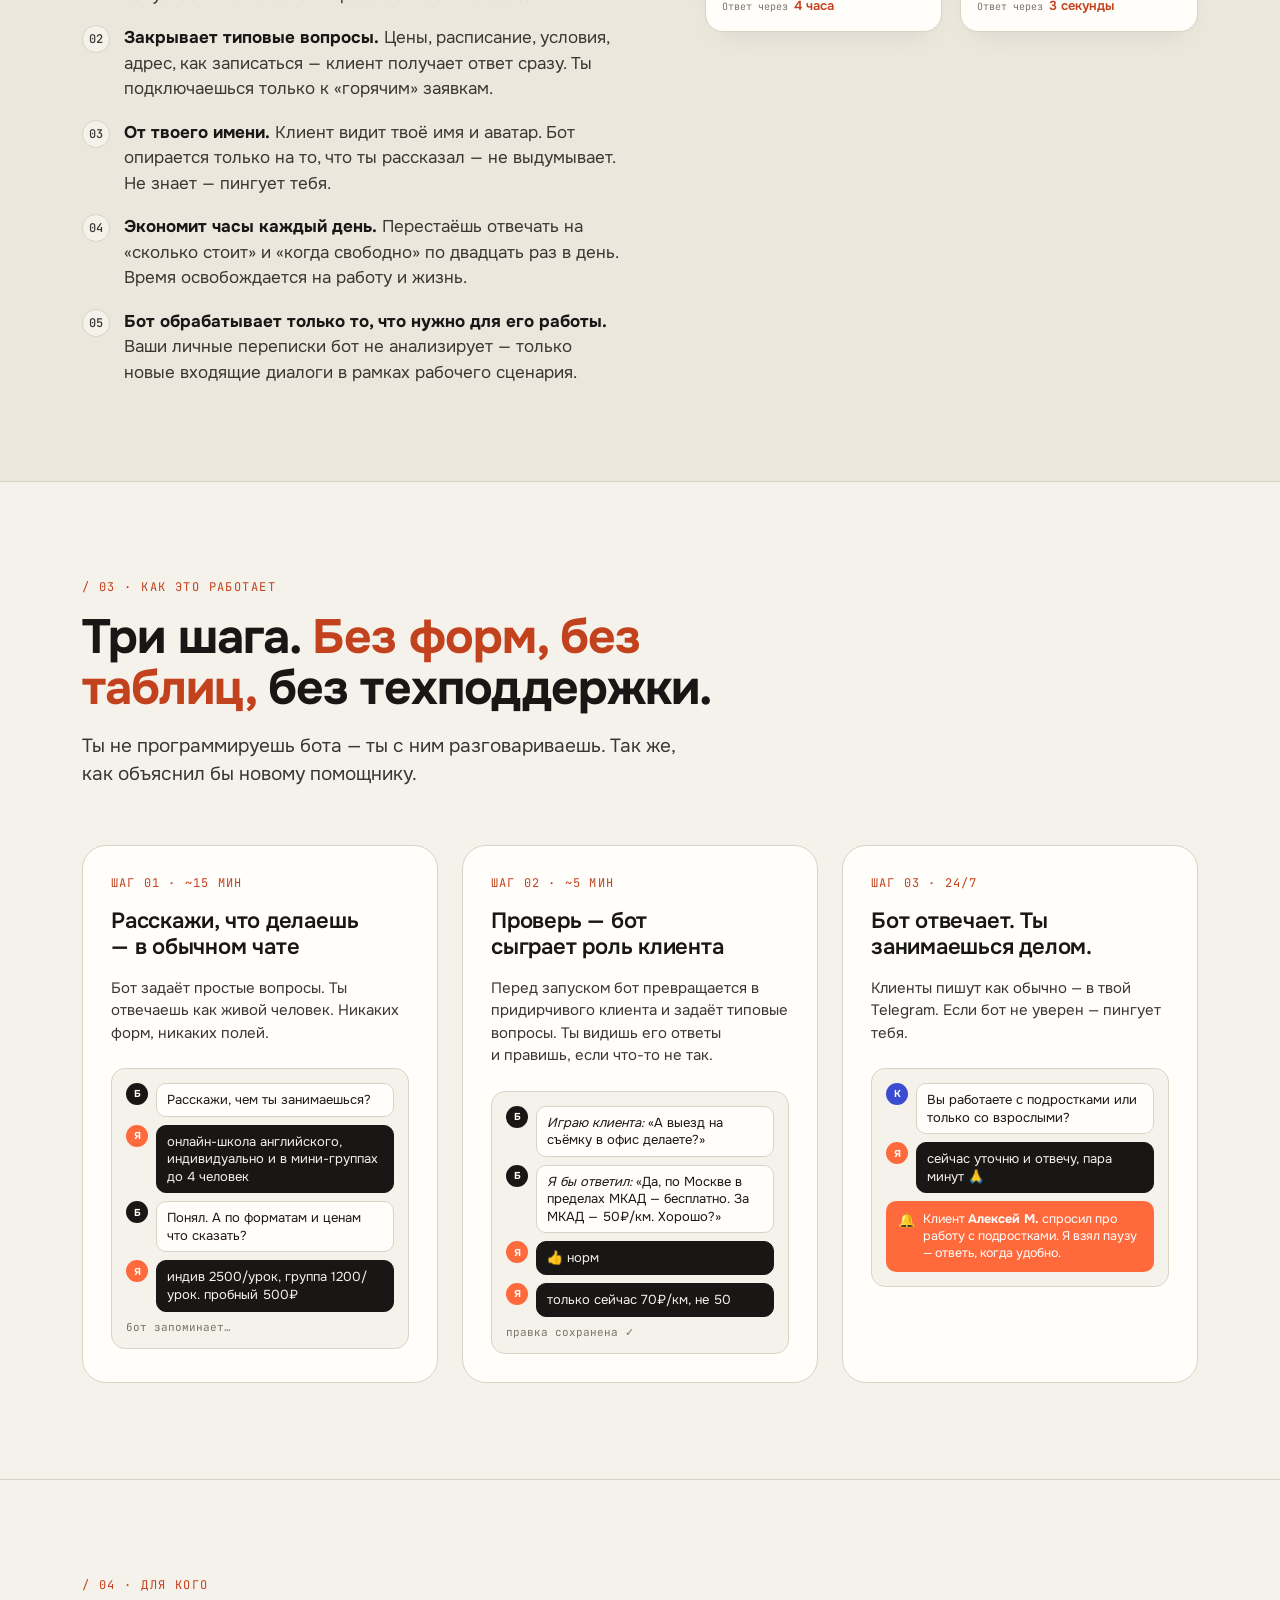
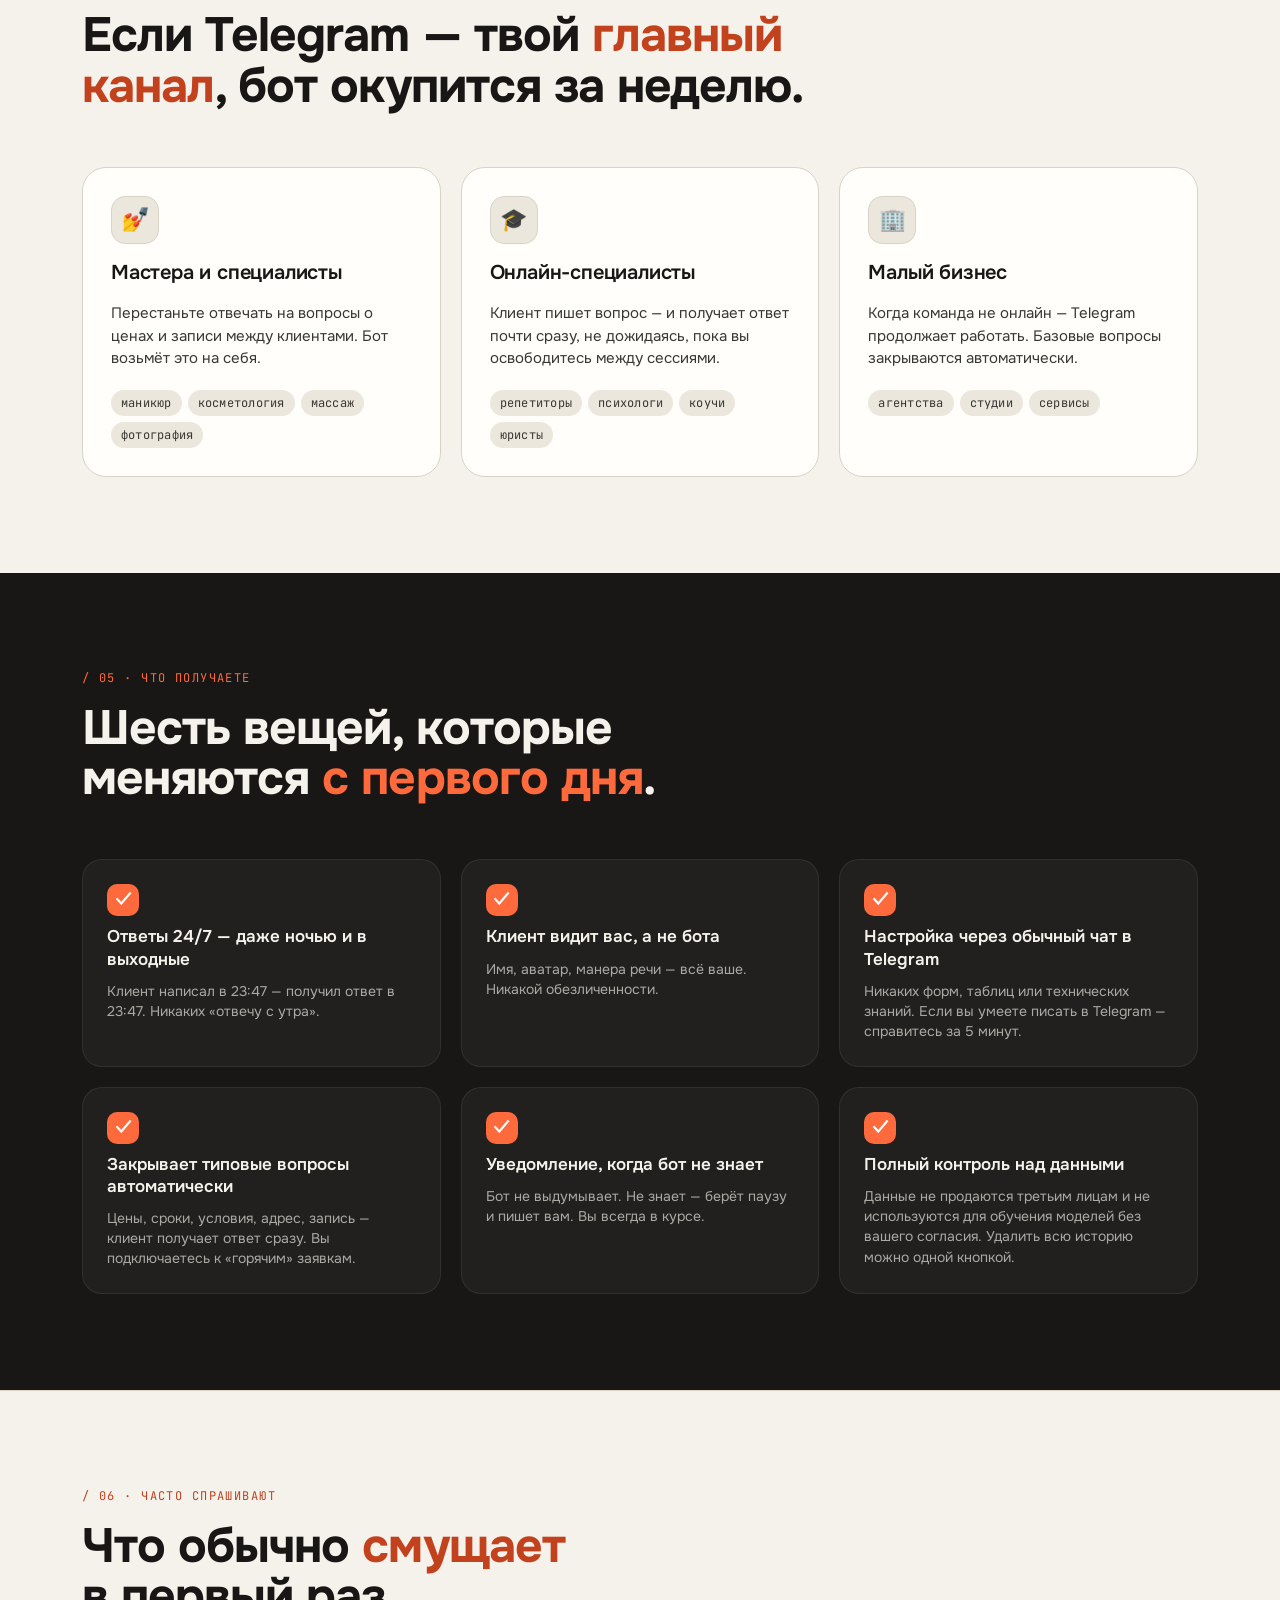
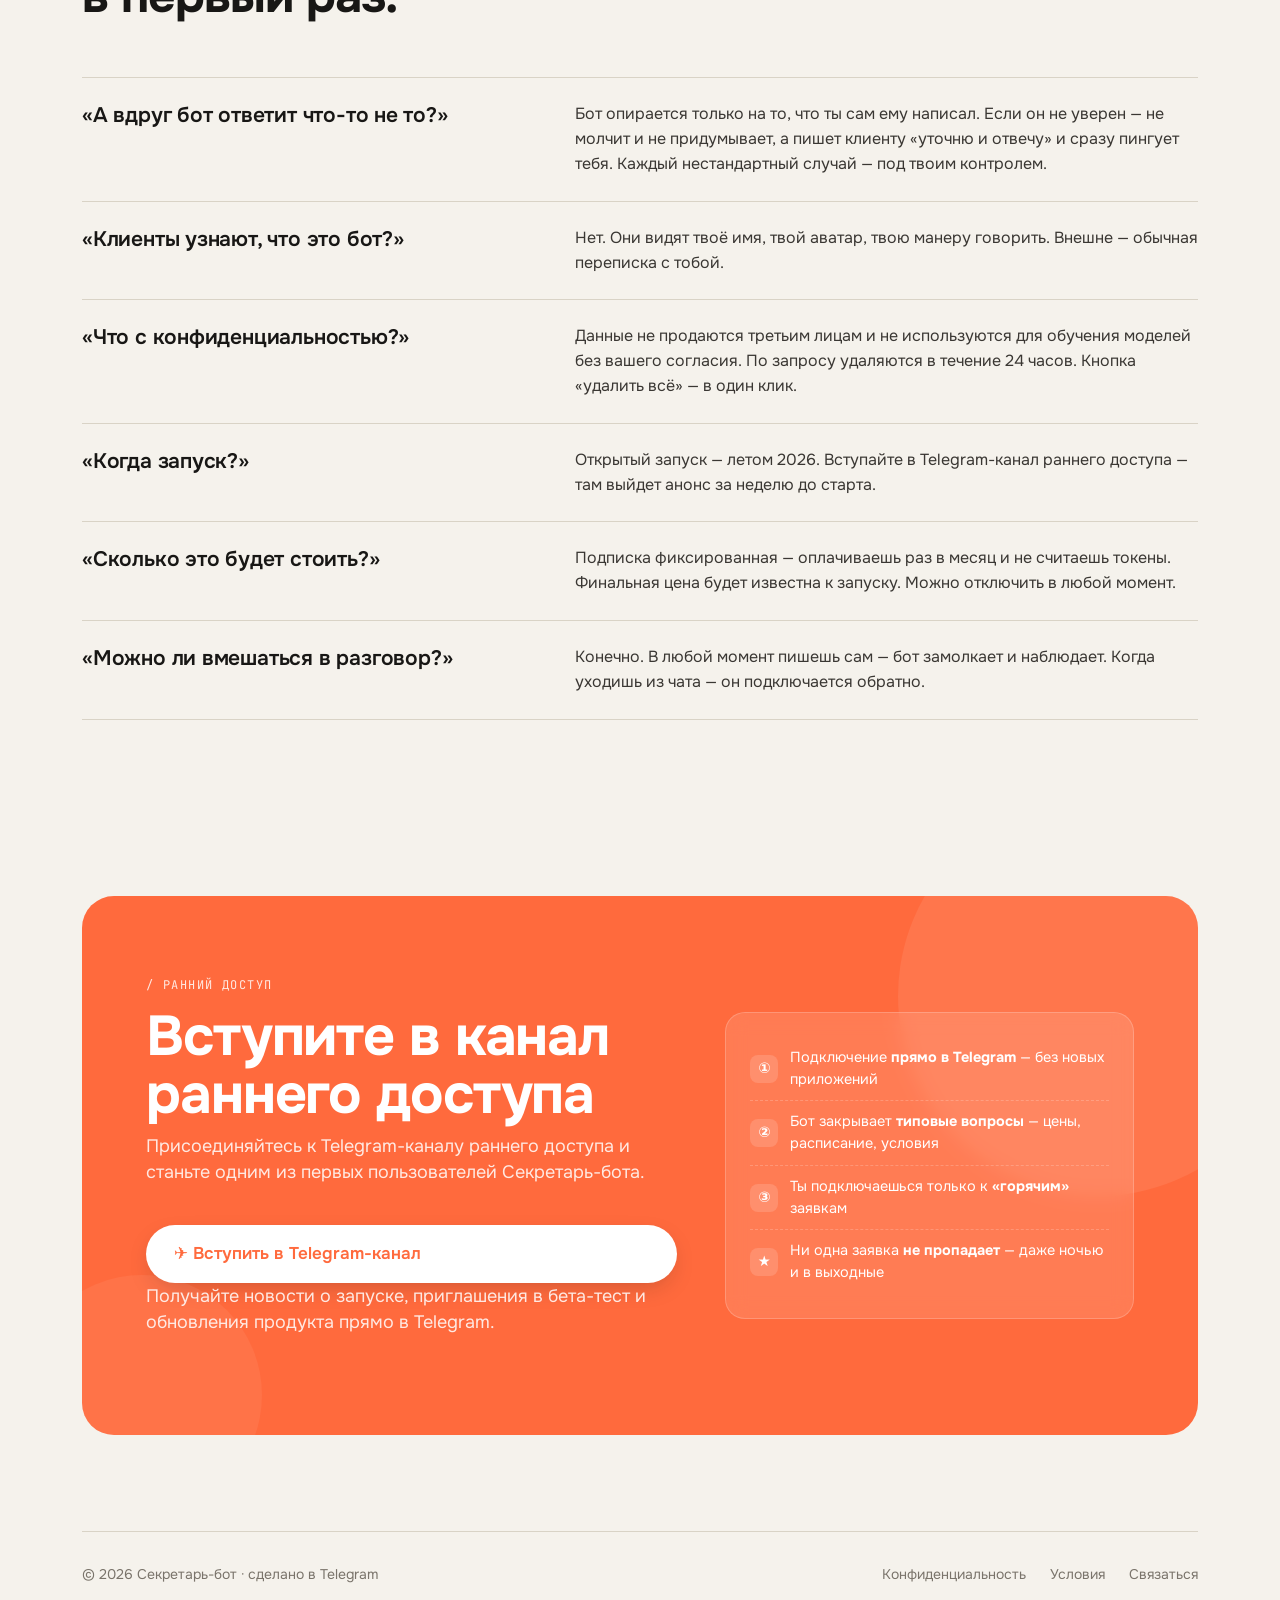
==== commit 3a965831: "Add files via upload" ====
--- a/index.html
+++ b/index.html
@@ -581,7 +581,17 @@
   }
   .yf-consent a:hover{color:#fff}
 
-  /* Early Access form (legacy, no longer used) */
+  /* Telegram CTA button */
+  .tg-cta-btn{
+    background:#fff;color:var(--coral);
+    font-size:17px;padding:18px 28px;
+    margin:20px 0 0;
+    display:inline-flex;align-items:center;gap:10px;
+    box-shadow:0 8px 24px -8px rgba(24,23,21,.25);
+  }
+  .tg-cta-btn:hover{background:var(--ink);color:#fff;transform:translateY(-2px)}
+
+  /* Waitlist form (legacy, no longer used) */
   .lead-form{display:flex;flex-direction:column;gap:12px;margin-top:8px}
   .lead-form .field-row{display:flex;gap:10px;flex-wrap:wrap}
   .lead-form input,
@@ -1020,9 +1030,9 @@
         <button class="lang-btn active" data-lang="ru" onclick="setLang('ru')"><span class="lang-flag">&#x1F1F7;&#x1F1FA;</span> RU</button>
         <button class="lang-btn"        data-lang="en" onclick="setLang('en')"><span class="lang-flag">&#x1F1EC;&#x1F1E7;</span> EN</button>
       </div>
-      <a class="btn btn-primary nav-cta" href="#cta">
-        <span class="nav-cta-full" data-t="navCtaFull">Получить ранний доступ</span>
-        <span class="nav-cta-short" data-t="navCtaShort">Заявка</span>
+      <a class="btn btn-primary nav-cta" href="https://t.me/secretary_bot_early" target="_blank" rel="noopener">
+        <span class="nav-cta-full" data-t="navCtaFull">Ранний доступ</span>
+        <span class="nav-cta-short" data-t="navCtaShort">Доступ</span>
         <span class="arrow">&#8594;</span>
       </a>
     </div>
@@ -1048,7 +1058,7 @@
       Виртуальный секретарь подключается к твоему Telegram и&nbsp;отвечает клиентам от&nbsp;твоего имени — ценами, расписанием, условиями. Они видят твоё имя и аватар. Ни одна заявка не пропадает.
     </p>
     <div class="hero-ctas">
-      <a class="btn btn-coral" style="padding:10px 18px;font-size:14px;width:auto;display:inline-flex" href="#cta" data-t="heroCta1">Получить ранний доступ <span class="arrow">&#8594;</span></a>
+      <a class="btn btn-coral" href="https://t.me/secretary_bot_early" target="_blank" rel="noopener" data-t="heroCta1">Ранний доступ <span class="arrow">&#8594;</span></a>
       <a class="btn btn-ghost" href="#how" data-t="heroCta2">Как это работает</a>
     </div>
     <div class="hero-meta">
@@ -1399,18 +1409,17 @@
 <div class="wrap">
   <div class="final" id="cta">
 
-    <!-- LEFT: iframe form card -->
+    <!-- LEFT: Telegram Early Access card -->
     <div class="cta-form-col">
-      <div class="kicker" style="color:rgba(255,255,255,.85);margin-bottom:14px" data-t="ctaKicker">/ оставить заявку</div>
-      <h2 data-t="ctaH2">Присоединяйтесь к Early Access<br>в Telegram</h2>
-      <p data-t="ctaP">Присоединяйтесь к Telegram-каналу раннего доступа и получите приглашение на бета-тест.</p>
-
-      <div class="yf-embed" style="padding:32px">
-        <h3>Join Early Access</h3>
-        <p>Be among the first users of Secretary Bot.</p>
-        <p>Get launch updates, beta access invitations and product news directly in Telegram.</p>
-        <a class="btn btn-coral" style="padding:10px 18px;font-size:14px;width:auto;display:inline-flex" href="https://t.me/+hn2-lQeRA0phZDcy" target="_blank" rel="noopener">Join Telegram Channel</a>
-      </div>
+      <div class="kicker" style="color:rgba(255,255,255,.85);margin-bottom:14px" data-t="ctaKicker">/ ранний доступ</div>
+      <h2 data-t="ctaH2">Вступите в канал<br>раннего доступа</h2>
+      <p data-t="ctaP">Присоединяйтесь к Telegram-каналу раннего доступа и станьте одним из первых пользователей Секретарь-бота.</p>
+
+      <a class="btn tg-cta-btn" href="https://t.me/secretary_bot_early" target="_blank" rel="noopener" data-t="ctaBtn">
+        <span>✈</span> <span data-t="ctaBtnLabel">Вступить в Telegram-канал</span> <span class="arrow">→</span>
+      </a>
+
+      <p class="yf-consent" data-t="ctaNote">Получайте новости о запуске, приглашения в бета-тест и обновления продукта прямо в Telegram.</p>
     </div>
 
     <!-- RIGHT: feature bullets -->
@@ -1432,10 +1441,10 @@
   pageTitle:'Секретарь-бот — отвечает клиентам в Telegram твоими словами',
   logoText:'Секретарь&#160;&#183;&#160;bot',
   navProblem:'Проблема', navHow:'Как работает', navWho:'Для&#160;кого', navFaq:'FAQ',
-  navCtaFull:'Получить ранний доступ', navCtaShort:'Заявка',
+  navCtaFull:'Ранний доступ', navCtaShort:'Доступ',
   eyebrow:'Новая функция &middot; подключается прямо&#160;в&#160;Telegram',
   audMaster:'Я мастер услуг', audTutor:'Я репетитор / эксперт', audBiz:'У меня малый бизнес',
-  heroCta1:'Получить ранний доступ <span class="arrow">&#8594;</span>',
+  heroCta1:'Ранний доступ <span class="arrow">&#8594;</span>',
   heroCta2:'Как это работает',
   heroMeta0:'&#10003;&#160; Подключается за 5&#160;минут',
   heroMeta1:'&#10003;&#160; Работает в твоём&#160;Telegram',
@@ -1525,15 +1534,17 @@
   faq2Q:'Что с конфиденциальностью?',
   faq2P:'Данные не продаются третьим лицам и не используются для обучения моделей без вашего согласия. По запросу удаляются в течение 24&#160;часов. Кнопка «удалить всё» — в один клик.',
   faq3Q:'Когда запуск?',
-  faq3P:'Открытый запуск — летом&#160;2026. Оставь заявку — напишем за неделю до старта, чтобы ты успел подключиться в числе первых.',
+  faq3P:'Открытый запуск — летом&#160;2026. Вступайте в Telegram-канал раннего доступа — там выйдет анонс за неделю до старта.',
   faq4Q:'Сколько это будет стоить?',
   faq4P:'Подписка фиксированная — оплачиваешь раз в месяц и не считаешь токены. Финальная цена будет известна к запуску. Можно отключить в&#160;любой&#160;момент.',
   faq5Q:'Можно ли вмешаться в разговор?',
   faq5P:'Конечно. В любой момент пишешь сам — бот замолкает и наблюдает. Когда уходишь из чата — он подключается обратно.',
-  ctaKicker:'/ оставить заявку',
-  ctaH2:'Присоединяйтесь к Early Access<br>в Telegram',
-  ctaP:'Присоединяйтесь к Telegram-каналу раннего доступа и получите приглашение на бета-тест.',
-  ctaConsent:'Нажимая кнопку, вы соглашаетесь с <a href="terms.html">Пользовательским соглашением</a> и <a href="privacy.html">Политикой конфиденциальности</a>.',
+  ctaKicker:'/ ранний доступ',
+  ctaH2:'Вступите в канал<br>раннего доступа',
+  ctaP:'Присоединяйтесь к Telegram-каналу раннего доступа и станьте одним из первых пользователей Секретарь-бота.',
+  ctaBtn:'✈ Вступить в Telegram-канал',
+  ctaBtnLabel:'Вступить в Telegram-канал',
+  ctaNote:'Получайте новости о запуске, приглашения в бета-тест и обновления продукта прямо в Telegram.',
   ctaItem0:'Подключение <b>прямо в Telegram</b> — без новых приложений',
   ctaItem1:'Бот закрывает <b>типовые вопросы</b> — цены, расписание, условия',
   ctaItem2:'Ты подключаешься только к <b>«горячим»</b> заявкам',
@@ -1545,10 +1556,10 @@
   pageTitle:'Secretary·bot — answers your Telegram clients in your own words',
   logoText:'Secretary&#160;&#183;&#160;bot',
   navProblem:'Problem', navHow:'How it works', navWho:"Who it's for", navFaq:'FAQ',
-  navCtaFull:'Join Early Access', navCtaShort:'Early Access',
+  navCtaFull:'Early Access', navCtaShort:'Access',
   eyebrow:'Now live &middot; connects right inside Telegram',
   audMaster:"I'm a service pro", audTutor:"I'm a tutor / expert", audBiz:"I run a small biz",
-  heroCta1:'Join Early Access <span class="arrow">&#8594;</span>',
+  heroCta1:'Get Early Access <span class="arrow">&#8594;</span>',
   heroCta2:'How it works',
   heroMeta0:'&#10003;&#160; Connect in 5 minutes',
   heroMeta1:'&#10003;&#160; Works inside your Telegram',
@@ -1638,15 +1649,17 @@
   faq2Q:'What about privacy?',
   faq2P:'Data is never sold to third parties and never used to train models without your consent. Deleted on request within 24 hours. “Delete everything” — one click.',
   faq3Q:'When does it launch?',
-  faq3P:"Public launch — summer 2026. Leave your details — we'll message you a week before launch so you can be among the first to connect.",
+  faq3P:"Public launch — summer 2026. Join the Telegram Early Access channel — we'll announce it there a week before the launch.",
   faq4Q:'How much will it cost?',
   faq4P:'Fixed subscription — pay once a month, no token counting. Final pricing will be announced at launch. Cancel anytime.',
   faq5Q:'Can I jump into a conversation?',
   faq5P:"Absolutely. Just start typing — the bot steps back and watches. When you leave the chat — it picks back up.",
-  ctaKicker:'/ join the waitlist',
-  ctaH2:'Reserve your spot<br>for early access',
-  ctaP:"We'll notify you when v1 launches and invite you to be among the first users.",
-  ctaConsent:'By submitting, you agree to our <a href="terms.html">Terms of Service</a> and <a href="privacy.html">Privacy Policy</a>.',
+  ctaKicker:'/ early access',
+  ctaH2:'Join the Early Access<br>Telegram channel',
+  ctaP:'Be among the first users of Secretary Bot. Get launch updates, beta invitations and product news directly in Telegram.',
+  ctaBtn:'✈ Join Telegram Channel',
+  ctaBtnLabel:'Join Telegram Channel',
+  ctaNote:'Get launch updates, beta access invitations and product news directly in Telegram.',
   ctaItem0:'Connect <b>directly in Telegram</b> — no new apps',
   ctaItem1:'Bot handles <b>routine questions</b> — pricing, schedule, policies',
   ctaItem2:'You only deal with <b>“hot”</b> leads',
@@ -1851,28 +1864,6 @@
   initSwipeDots('benefitsGrid', 'benefitsDots');
 
 // ═══════════════════════════════════════════════════════
-//  YANDEX FORMS AUTO-HEIGHT
-// ═══════════════════════════════════════════════════════
-  (function(){
-    var iframe = document.getElementById('yfIframe');
-    if (!iframe) return;
-    function applyHeight(px){
-      var h = Math.round(px) + 64;
-      if (h < 640) return;
-      iframe.style.height = h + 'px';
-    }
-    window.addEventListener('message', function(e){
-      if (e.origin !== 'https://forms.yandex.ru') return;
-      try {
-        var d = (typeof e.data === 'string') ? JSON.parse(e.data) : e.data;
-        if (!d) return;
-        var h = d.height || d.iframe_height || 0;
-        if (h > 50) applyHeight(h);
-      } catch(_){}
-    }, false);
-  })();
-
-// ═══════════════════════════════════════════════════════
 //  INIT
 // ═══════════════════════════════════════════════════════
 currentLang = localStorage.getItem('lang') || 'ru';
